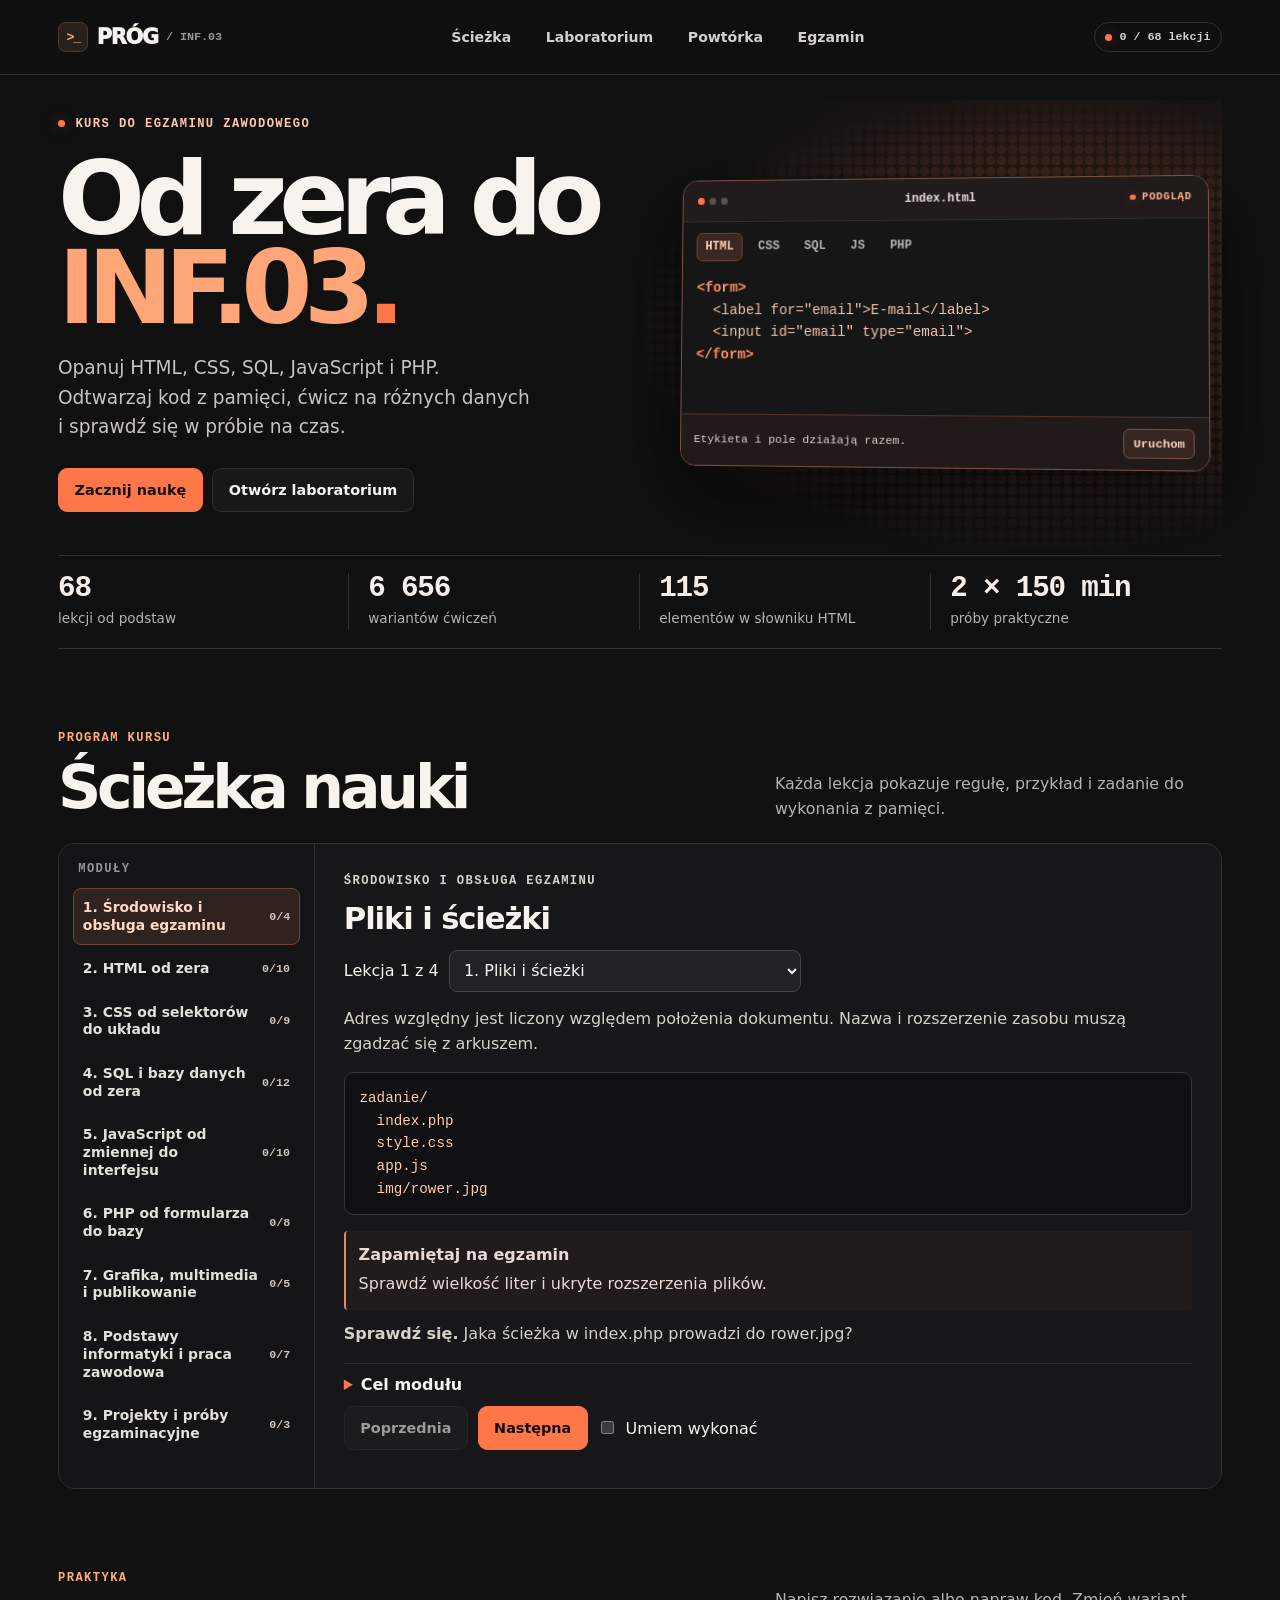
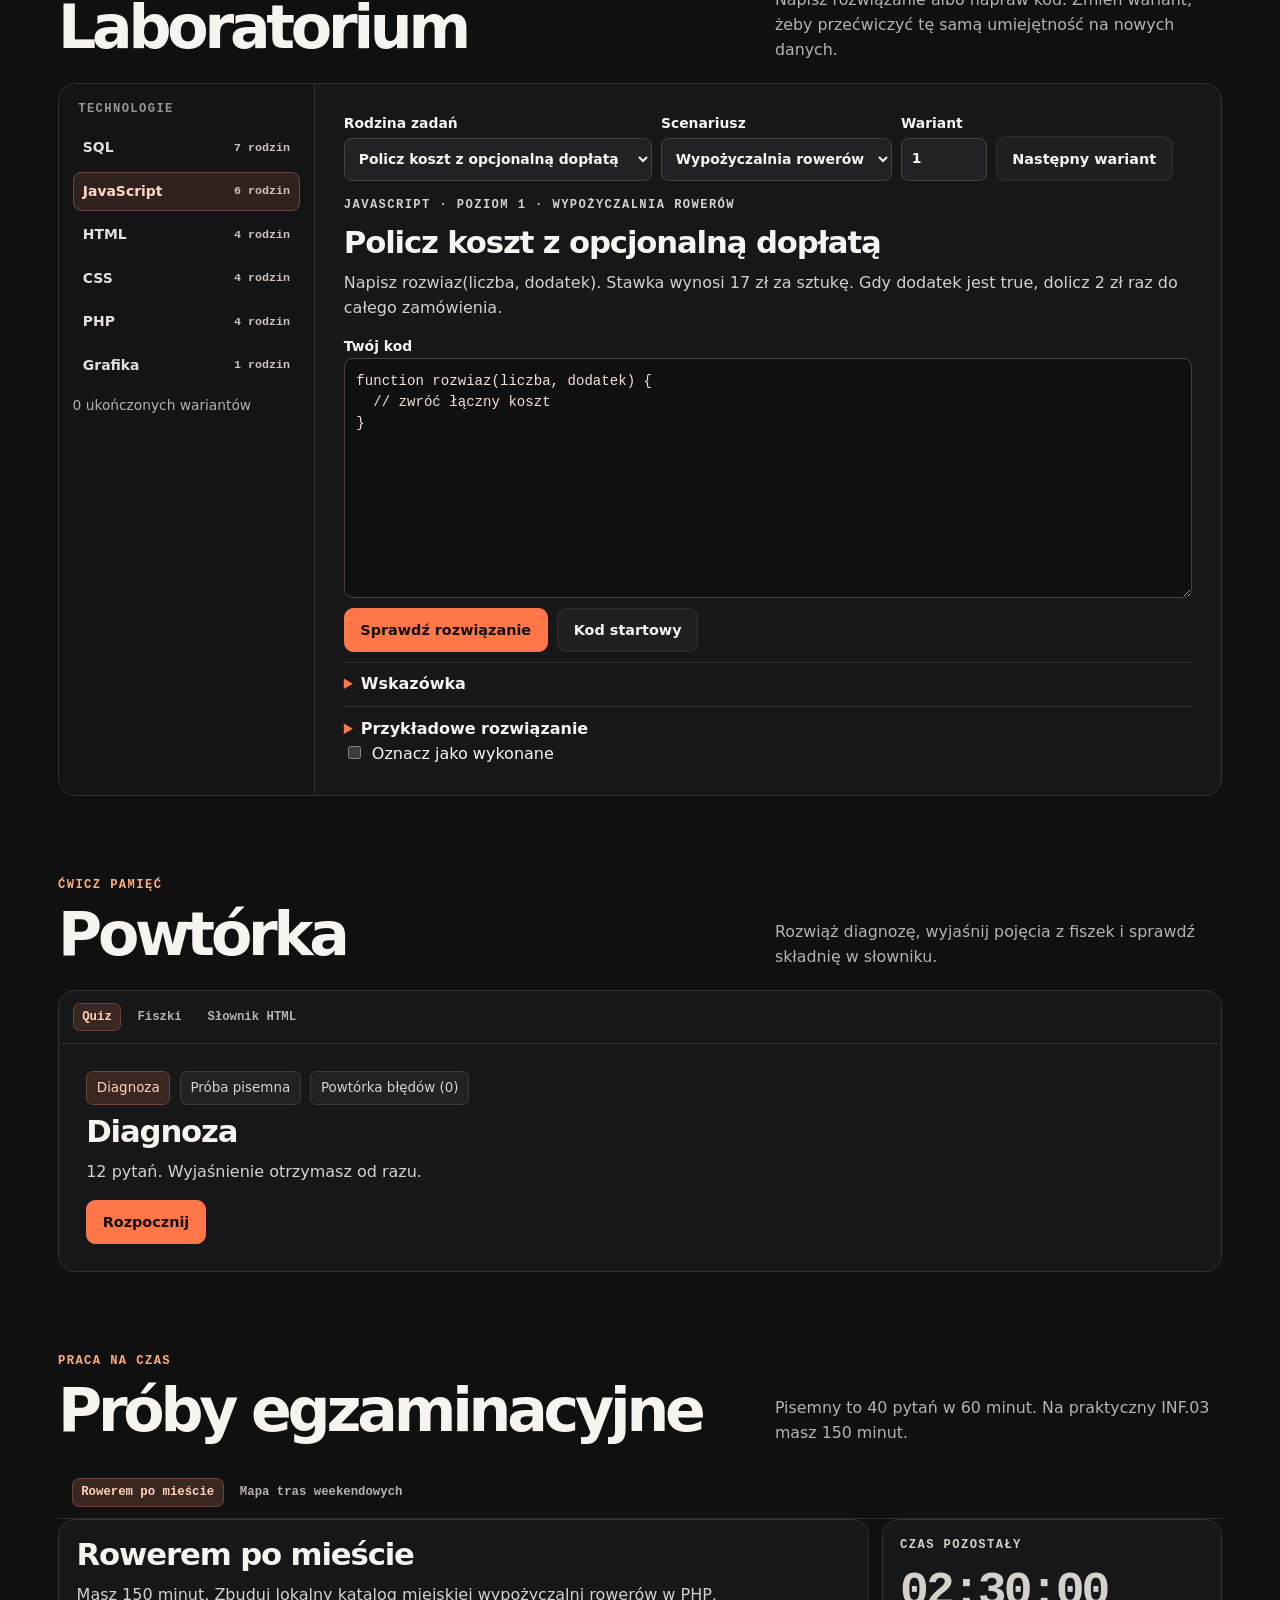
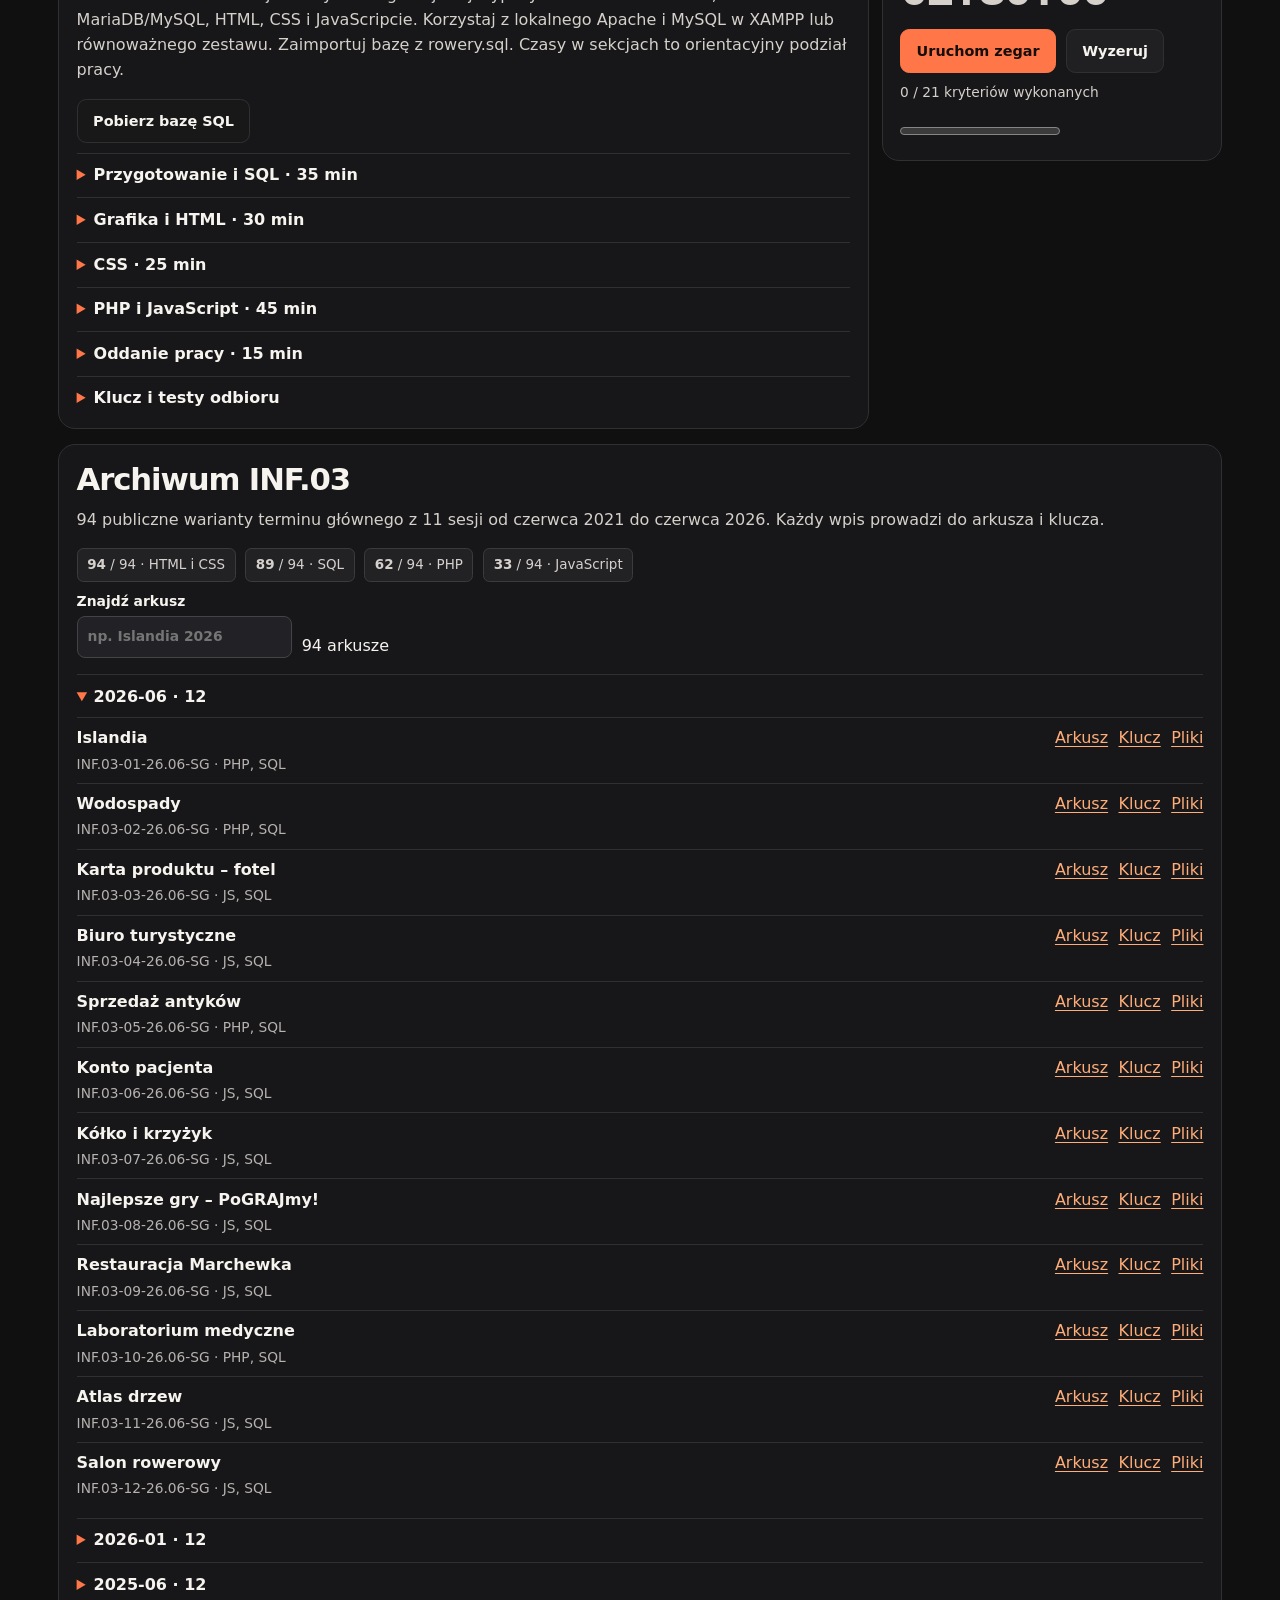
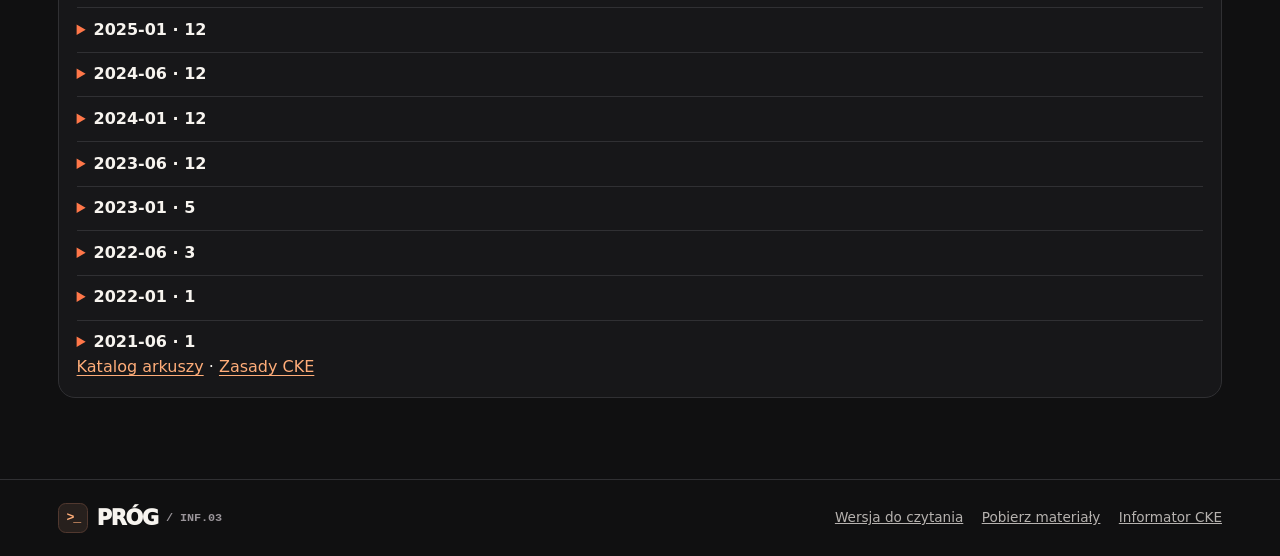
==== index.html @ 267eb2c7 "Opublikuj kurs INF.03" ====
<!doctype html>
<html lang="pl">
<head>
  <meta charset="utf-8">
  <meta name="viewport" content="width=device-width,initial-scale=1">
  <meta name="color-scheme" content="dark">
  <meta name="theme-color" content="#101011">
  <meta name="description" content="Kurs do INF.03 od zera. Lekcje, ćwiczenia z kodem, fiszki i próby egzaminacyjne dla technika programisty.">
  <title>PRÓG / Kurs INF.03</title>
  <link rel="stylesheet" href="style.css">
  <script type="module" src="app.mjs"></script>
</head>
<body>
<a class="skip" href="#tresc">Przejdź do treści</a>
<header class="site-header">
  <div class="wrap bar">
    <a class="brand" href="#start"><span class="brand-mark" aria-hidden="true">&gt;_</span> PRÓG<span class="brand-code">/ INF.03</span></a>
    <button type="button" id="menu" aria-controls="nav" aria-expanded="false" hidden>Menu</button>
    <nav id="nav" aria-label="Kurs"><a href="#sciezka">Ścieżka</a><a href="#laboratorium">Laboratorium</a><a href="#powtorka">Powtórka</a><a href="#egzamin">Egzamin</a></nav>
    <a class="head-progress" href="#sciezka"><span class="status-dot"></span><span id="header-progress">Mój postęp</span></a>
  </div>
</header>
<main id="tresc">
  <section id="start" class="wrap hero" aria-labelledby="hero-heading">
    <div class="hero-text">
      <p class="eyebrow"><span></span> KURS DO EGZAMINU ZAWODOWEGO</p>
      <h1 id="hero-heading">Od zera do<br><em>INF.03<span>.</span></em></h1>
      <p class="intro">Opanuj HTML, CSS, SQL, JavaScript i PHP. Odtwarzaj kod z pamięci, ćwicz na różnych danych i sprawdź się w próbie na czas.</p>
      <div class="actions"><a class="button primary" id="continue" href="#sciezka">Zacznij naukę</a><a class="button quiet" href="#laboratorium">Otwórz laboratorium</a></div>
    </div>
    <div class="hero-visual" aria-label="Interaktywny podgląd kodu i jego wyniku">
      <div class="visual-grid" aria-hidden="true"></div>
      <div class="console">
        <div class="console-top"><span class="window-dots" aria-hidden="true"><i></i><i></i><i></i></span><span id="demo-file">index.html</span><span class="console-state"><i></i> PODGLĄD</span></div>
        <div class="demo-tabs" id="demo-tabs" role="group" aria-label="Przykładowa technologia"></div>
        <pre class="demo-code" id="demo-code"><code><b>&lt;form&gt;</b>
  &lt;label for="email"&gt;E-mail&lt;/label&gt;
  &lt;input id="email" type="email"&gt;
<b>&lt;/form&gt;</b></code></pre>
        <div class="console-output"><span class="console-result" id="demo-result">Etykieta i pole działają razem.</span><button type="button" class="run" id="demo-run" hidden>Uruchom</button></div>
      </div>
      <div class="orbit" aria-hidden="true"></div>
    </div>
  </section>
  <div class="wrap metrics" aria-label="Zawartość kursu">
    <div><strong>68</strong><span>lekcji od podstaw</span></div><div><strong>6 656</strong><span>wariantów ćwiczeń</span></div><div><strong>115</strong><span>elementów w słowniku HTML</span></div><div><strong>2 × 150 min</strong><span>próby praktyczne</span></div>
  </div>
  <noscript><div class="wrap notice">Materiały do czytania, przykłady, zadania i archiwum działają w <a href="lektura.html">wersji do czytania</a>. Edytor i quiz wymagają JavaScriptu.</div></noscript>
  <section class="wrap section" id="sciezka" aria-labelledby="lesson-heading">
    <div class="section-heading"><div><p class="kicker">PROGRAM KURSU</p><h2 id="lesson-heading">Ścieżka nauki</h2></div><p class="lede">Każda lekcja pokazuje regułę, przykład i zadanie do wykonania z pamięci.</p></div>
    <div class="course layout" id="course"><div class="loading">Wczytuję lekcje… <a href="lektura.html">Wersja do czytania</a></div></div>
  </section>
  <section class="wrap section" id="laboratorium" aria-labelledby="lab-heading">
    <div class="section-heading"><div><p class="kicker">PRAKTYKA</p><h2 id="lab-heading">Laboratorium</h2></div><p class="lede">Napisz rozwiązanie albo napraw kod. Zmień wariant, żeby przećwiczyć tę samą umiejętność na nowych danych.</p></div>
    <div id="lab" class="layout"></div>
  </section>
  <section class="wrap section" id="powtorka" aria-labelledby="recall-heading">
    <div class="section-heading"><div><p class="kicker">ĆWICZ PAMIĘĆ</p><h2 id="recall-heading">Powtórka</h2></div><p class="lede">Rozwiąż diagnozę, wyjaśnij pojęcia z fiszek i sprawdź składnię w słowniku.</p></div>
    <div id="recall" class="panel"></div>
  </section>
  <section class="wrap section" id="egzamin" aria-labelledby="exam-heading">
    <div class="section-heading"><div><p class="kicker">PRACA NA CZAS</p><h2 id="exam-heading">Próby egzaminacyjne</h2></div><p class="lede">Pisemny to 40 pytań w 60 minut. Na praktyczny INF.03 masz 150 minut.</p></div>
    <div id="exams"></div>
    <div class="archive" id="archiwum"><h3>Archiwum INF.03</h3><p>94 publiczne warianty terminu głównego z 11 sesji od czerwca 2021 do czerwca 2026. Każdy wpis prowadzi do arkusza i klucza.</p><div id="archive"></div></div>
  </section>
</main>
<footer class="site-footer"><div class="wrap footer-row"><a class="brand" href="#start"><span class="brand-mark" aria-hidden="true">&gt;_</span> PRÓG<span class="brand-code">/ INF.03</span></a><a href="lektura.html">Wersja do czytania</a><a href="materialy-inf03.zip" download>Pobierz materiały</a><a href="https://bip.cke.gov.pl/attachments/download/8580">Informator CKE</a></div></footer>
</body>
</html>
---- style.css ----
:root{color-scheme:dark;--bg:#101011;--surface:#171719;--lift:#1e1e21;--line:#303033;--text:#f7f4ef;--muted:#b6b2af;--quiet:#999499;--hot:#ff7749;--hot2:#ffad79;--amber:#ffca94;--good:#a6e2a3;--bad:#ffaca0;--r:17px;--mono:"Cascadia Mono",Consolas,monospace;--sans:"Segoe UI",system-ui,sans-serif}
*,*::before,*::after{box-sizing:border-box}
html{scroll-behavior:smooth;scroll-padding-top:96px}body{margin:0;background:var(--bg);color:var(--text);font:1rem/1.58 var(--sans)}body::selection{background:#e67451;color:#130e0c}
button,input,select,textarea{font:inherit}a{color:inherit}button{cursor:pointer}button:disabled{cursor:default;opacity:.6}
[hidden]{display:none!important}*:focus-visible{outline:2px solid var(--hot2);outline-offset:4px}
h1,h2,h3,h4,p{margin-top:0}h2,h3,h4{line-height:1.13;letter-spacing:-.037em}p:last-child{margin-bottom:0}
pre{margin:0;font: .89rem/1.6 var(--mono);white-space:pre;overflow:auto;tab-size:2}code{font-family:var(--mono)}
.wrap{width:min(calc(100% - 7.25rem),1168px);margin-inline:auto}
.skip{position:fixed;top:-8rem;left:1rem;background:var(--hot);color:#140e0b;padding:.5rem 1rem;z-index:10}.skip:focus{top:.5rem}
.site-header{position:sticky;top:0;z-index:5;background:#101011f5;backdrop-filter:blur(14px);border-bottom:1px solid var(--line)}
.bar{height:4.65rem;display:flex;align-items:center;justify-content:space-between;gap:1rem}.brand{display:inline-flex;align-items:center;gap:.52rem;font-weight:930;font-size:1.3rem;letter-spacing:-.06em;text-decoration:none;white-space:nowrap}.brand-code{font:600 .74rem var(--mono);color:var(--quiet);letter-spacing:-.01em}.brand-mark{background:#27201d;color:var(--hot2);display:grid;place-items:center;width:1.9rem;height:1.9rem;border-radius:.48rem;border:1px solid #51382f;font:650 .83rem var(--mono)}
.bar nav{display:flex;align-items:center;gap:clamp(.9rem,2.7vw,2.55rem)}.bar nav a,.head-progress{text-decoration:none;color:#d3cfcc;font-size:.88rem;font-weight:650;white-space:nowrap}.bar nav a:hover,.bar nav a[aria-current=location]{color:var(--hot2)}
.head-progress{display:flex;align-items:center;gap:.45rem;border:1px solid var(--line);padding:.43rem .65rem;border-radius:2rem;font:600 .73rem var(--mono)}
.status-dot,.eyebrow>span,.console-state i{width:.44rem;height:.44rem;border-radius:50%;display:inline-block;background:var(--hot);box-shadow:0 0 14px #ff77495c}
.hero{display:grid;grid-template-columns:1fr 1.03fr;min-height:30rem;align-items:center;gap:clamp(.5rem,2vw,2rem);padding-top:1.1rem}
.hero-text{position:relative;z-index:2;padding-bottom:1.3rem}
.eyebrow,.kicker,.small-label{font:650 .76rem/1.35 var(--mono);letter-spacing:.115em;text-transform:uppercase;color:var(--hot2)}
.eyebrow{color:#ffc7ac;display:flex;align-items:center;gap:.65rem;margin-bottom:1.35rem}
h1{font-size:clamp(4.05rem,8vw,7.2rem);line-height:.87;letter-spacing:-.084em;margin:0 0 1.35rem;font-weight:850}
h1 em{font-style:normal;color:#ffa678}h1 em span{color:var(--hot)}
.intro{color:#c8c2c0;font-size:clamp(1rem,1.7vw,1.16rem);line-height:1.58;max-width:30rem;margin-bottom:1.65rem}
.actions,.tool-row,.choice-row{display:flex;align-items:center;flex-wrap:wrap;gap:.6rem}
.button{display:inline-flex;justify-content:center;align-items:center;gap:.4rem;text-align:center;min-height:2.76rem;padding:.63rem .97rem;border:1px solid var(--line);border-radius:.58rem;background:#202023;color:var(--text);text-decoration:none;font-size:.9rem;font-weight:730;line-height:1.25;transition:border-color .15s,background .15s,transform .15s}
.button:hover{border-color:#78615b;background:#2a2525}.button:active{transform:translateY(1px)}
.button.primary{background:var(--hot);border-color:var(--hot);color:#160e0a}.button.primary:hover{background:#ff9a6e}.button.quiet{background:#181819}
.hero-visual{min-width:0;position:relative;min-height:28rem;isolation:isolate;display:grid;place-items:center;padding:2.6rem 1.1rem 2.8rem 1.9rem;background:radial-gradient(ellipse at 73% 40%,#4d291d90,transparent 66%)}
.visual-grid{position:absolute;inset:0;background:radial-gradient(circle closest-side,#dc724963 75%,transparent) 0 0/11px 11px;mask-image:radial-gradient(ellipse at 70% 50%,#000 2%,#0008 52%,transparent 74%);opacity:.58}
.orbit{position:absolute;border:1px solid #9b503857;border-radius:50%;width:91%;height:38%;top:35%;left:7%;transform:rotate(-23deg);z-index:-1;box-shadow:0 0 45px #aa573a27,inset 0 0 42px #8e4a2925;animation:ember 10s ease-in-out infinite alternate}
@keyframes ember{to{transform:rotate(-14deg) translateY(-9px);opacity:.42}}
.console{width:100%;position:relative;border:1px solid #765348;border-radius:1rem;overflow:hidden;background:#171617;box-shadow:0 1.8rem 4.5rem #000a;z-index:1;transform:perspective(1100px) rotateY(-5deg) rotateX(2deg);transition:transform .4s ease,border-color .3s ease}
.console:hover,.console:focus-within{transform:perspective(1100px) rotateY(0);border-color:#a46d58}
.console-top{background:#211b1b;color:#eee1dc;font:650 .75rem var(--mono);display:grid;grid-template-columns:1fr 1fr 1fr;align-items:center;text-align:center;padding:.83rem .95rem;border-bottom:1px solid #3a2d29}
.window-dots{display:flex;gap:.32rem}.window-dots i{width:.42rem;height:.42rem;border-radius:50%;background:#5b504e}.window-dots i:first-child{background:var(--hot)}
.console-state{justify-self:end;display:flex;align-items:center;gap:.4rem;font-size:.65rem;color:#ffb38c;letter-spacing:.065em}
.console-state i{width:.34rem;height:.34rem}
.demo-tabs{display:flex;gap:.38rem;padding:.72rem .85rem 0;overflow:auto}.demo-tabs button,.tab{font:650 .77rem var(--mono);color:var(--muted);background:transparent;border:1px solid transparent;border-radius:.42rem;padding:.4rem .54rem;white-space:nowrap}
.demo-tabs button[aria-pressed=true],.tab[aria-pressed=true],.chip[aria-pressed=true]{color:#ffd1b8;background:#3a2721;border-color:#6c4235}
.demo-code{padding:1rem .92rem;color:#f2c4aa;min-height:9.7rem}.demo-code b{color:#ff8f62;font-weight:600}
.console-output{background:#211a19;display:flex;gap:.5rem;align-items:center;justify-content:space-between;border-top:1px solid #50342b;padding:.65rem .83rem;min-height:3.25rem}
.console-result{font:.73rem/1.35 var(--mono);color:#d9cfca}.console-result[data-ran]{color:#ffb884;animation:resultIn .27s ease-out}@keyframes resultIn{from{opacity:.15;transform:translateY(3px)}}
.run{font:700 .74rem var(--mono);padding:.42rem .55rem;border-radius:.38rem;border:1px solid #765044;background:#352621;color:#ffd4bb}
.metrics{display:grid;grid-template-columns:repeat(4,1fr);border-block:1px solid var(--line);padding:1.05rem 0 1.12rem}
.metrics>div{display:grid;gap:.19rem;padding:0 1.2rem;border-right:1px solid var(--line)}.metrics>div:first-child{padding-left:0}.metrics>div:last-child{border:0}
.metrics strong{font:700 clamp(1.16rem,2.35vw,1.83rem)/1.1 var(--mono);color:#f6eee9;letter-spacing:-.04em}.metrics span{color:var(--muted);font-size:.85rem}
.section{margin-block:5.05rem;scroll-margin-top:0}.section-heading{display:grid;grid-template-columns:1fr minmax(15rem,.64fr);gap:1.15rem;align-items:end;margin-bottom:1.35rem}
.kicker{margin-bottom:.47rem}.section h2{font-weight:820;font-size:clamp(2.15rem,4.7vw,4.06rem);letter-spacing:-.07em;margin-bottom:0}.lede{color:var(--muted);margin:0;max-width:30rem;justify-self:end;font-size:.99rem}
.layout{display:grid;grid-template-columns:minmax(12rem,16rem) minmax(0,1fr);border:1px solid var(--line);border-radius:var(--r);overflow:hidden;background:var(--surface)}
.sidebar{padding:.85rem;border-right:1px solid var(--line);background:#141416;min-width:0}.sidebar .small-label{margin:.2rem .35rem .7rem;color:var(--quiet)}.side-button{display:flex;align-items:center;gap:.64rem;justify-content:space-between;color:#e3dfda;background:transparent;border:1px solid transparent;border-radius:.5rem;text-align:left;width:100%;padding:.59rem .58rem;font-weight:650;font-size:.87rem;line-height:1.28}
.side-button:hover{background:#222226}.side-button[aria-pressed=true]{background:#30231f;border-color:#68473c;color:#ffd8c5}
.side-button span{font:600 .73rem var(--mono);color:#cfc3bc;white-space:nowrap}
.main-panel{padding:clamp(1rem,2.5vw,1.8rem);min-width:0}
.main-panel h3,.recall-content h3,.exam-card h3,.archive h3{font-size:clamp(1.47rem,2.4vw,2.14rem);margin-bottom:.6rem}
.main-panel h4{font-size:1.16rem;margin-bottom:.55rem}.main-panel p,.recall-content>p,.exam-card>p,.archive>p{color:#d5d0ca}
.step{min-height:3rem;display:grid;gap:.22rem}.contacts{display:grid;gap:.3rem;margin-bottom:.65rem}.lesson-select{margin:.85rem 0;display:flex;align-items:center;gap:.65rem}.lesson-select select{max-width:100%}
.chip{color:#d7d1cd;background:#222225;border:1px solid #3c3b3c;border-radius:.4rem;padding:.34rem .6rem;font-size:.84rem}
.codebox{border:1px solid #38363a;background:#101012;padding:.85rem .92rem;border-radius:.6rem;color:#ffcaad;margin:.65rem 0 1rem}
.note{padding:.64rem .8rem;background:#211c1b;border-left:2px solid #e98764;border-radius:.25rem;margin:.7rem 0;color:#e8d9d4}.note p{margin:.25rem 0;color:inherit}
.note.ok{border-color:#8ac791}.note.error{border-color:#ff9d8b}.muted,.small{color:var(--muted)}.small{font-size:.86rem}
fieldset{border:1px solid var(--line);border-radius:.6rem;margin:.7rem 0;padding:.62rem .72rem;min-width:0}legend{padding:0 .35rem}.check{display:flex;align-items:baseline;gap:.5rem}.check input{flex:none}input[type=checkbox],input[type=radio],progress{accent-color:var(--hot)}
select,input[type=search],input[type=number]{min-height:2.65rem;color:var(--text);background:#222226;border:1px solid #444447;border-radius:.5rem;padding:.37rem .62rem}
input[type=number]{width:5.35rem}.control{display:grid;gap:.2rem;font-size:.87rem;font-weight:650}.controls{display:flex;align-items:end;gap:.58rem;flex-wrap:wrap;margin-bottom:1rem}.controls select{max-width:100%}
.editor{display:block;width:100%;min-height:15rem;resize:vertical;background:#101012;color:#f4e1d5;border:1px solid #494148;border-radius:.55rem;padding:.72rem;font:.88rem/1.5 var(--mono);tab-size:2}
.editor-grid{display:grid;grid-template-columns:1fr;gap:.75rem;margin:.6rem 0}.editor-grid.with-preview{grid-template-columns:1fr 1fr}.editor-grid>div{min-width:0}.preview{width:100%;min-height:15rem;background:white;border:1px solid #aca6a2;border-radius:.55rem;display:block}
.fold{border-top:1px solid var(--line);margin-top:.62rem;padding:.53rem 0 0}.fold summary{cursor:pointer;font-weight:700}.fold summary:hover{color:var(--hot2)}summary::marker{color:var(--hot)}
.panel,.exam-card,.archive{background:var(--surface);border:1px solid var(--line);border-radius:var(--r);min-width:0}.tabs{padding:.7rem .85rem;border-bottom:1px solid var(--line);display:flex;gap:.4rem;flex-wrap:wrap}.recall-content{padding:clamp(1rem,2.5vw,1.7rem)}
.question,.quiz-option{white-space:pre-wrap;overflow-wrap:anywhere}.quiz-option{display:flex;align-items:baseline;gap:.48rem;background:#222225;border:1px solid #3b393d;border-radius:.5rem;padding:.46rem .7rem;margin:.4rem 0;color:#f4efea}.quiz-option input{flex:none}.quiz-option:has(:checked){border-color:#e48c67}
.flash-card{min-height:10.3rem;border:1px solid #604235;border-radius:.75rem;background:radial-gradient(ellipse at 84% 8%,#422c24,#211919 75%);padding:1rem 1.1rem;margin:.65rem 0}.flash-answer{animation:resultIn .22s ease}
.tag-list{display:grid;grid-template-columns:repeat(auto-fit,minmax(min(100%,18rem),1fr));gap:.55rem;margin-top:.75rem}.tag-card{background:#201f22;border:1px solid #3a383d;border-radius:.57rem;padding:.59rem .64rem;min-width:0}.tag-card summary{cursor:pointer}.tag-card p{margin:.55rem 0}
.exam-grid{display:grid;grid-template-columns:minmax(0,1fr) minmax(15rem,.42fr);gap:.8rem;align-items:start}.exam-card,.archive{padding:1.1rem}.exam-time{font:750 clamp(1.7rem,3.8vw,3rem)/1.1 var(--mono);letter-spacing:-.06em;color:var(--hot2);margin:.65rem 0}.exam-sticky{position:sticky;top:5.65rem}
.exam-card .fold .check{border-top:1px solid #303033;padding:.47rem 0;margin:.42rem 0}.archive{margin-top:.9rem}.archive a,.recall-content a,.footer-row>a:hover,.source a{color:var(--hot2);text-underline-offset:.16em}
.archive-list{margin:.5rem 0;padding:0;list-style:none}.archive-list li{display:flex;justify-content:space-between;flex-wrap:wrap;border-top:1px solid var(--line);padding:.45rem 0;gap:.25rem .7rem}.archive-links{display:flex;gap:.65rem;flex-wrap:wrap}
.notice,.loading{background:#221f20;border:1px solid var(--line);padding:.7rem .9rem;border-radius:.5rem;margin-block:.8rem}.loading{grid-column:1/-1;margin:.7rem}
.site-footer{border-top:1px solid var(--line);padding:1.35rem 0}.footer-row{display:flex;flex-wrap:wrap;align-items:center;gap:.55rem 1.15rem}.footer-row .brand{margin-right:auto}.footer-row>a:not(.brand){color:var(--muted);font-size:.85rem}
.reading{max-width:59rem;margin-block:3rem}.reading h1{font-size:clamp(2.65rem,7vw,4.7rem)}.reading details{margin:.6rem 0}
.recall-content h3{margin-top:.6rem}.tool-row{margin-block:.55rem}
@media(max-width:1000px){.wrap{width:min(calc(100% - 3.45rem),1168px)}.hero{min-height:29rem}.hero-visual{padding-left:.75rem;padding-right:.35rem}.section{margin-block:4rem}}
@media(max-width:760px){html{scroll-padding-top:6rem}.wrap{width:calc(100% - 1.5rem)}.bar{height:auto;min-height:3.7rem;justify-content:flex-start;gap:.55rem;flex-wrap:wrap;padding:.5rem 0}.head-progress{margin-left:auto}.bar nav{order:3;width:100%;gap:1.1rem;overflow:auto;padding:.21rem 0 .35rem}.bar nav a{font-size:.82rem}.hero{grid-template-columns:1fr;min-height:auto;padding-top:2.3rem;gap:0}.hero-text{padding-bottom:0}.intro{max-width:32rem;margin-bottom:1.1rem}.eyebrow{margin-bottom:.85rem}h1{font-size:clamp(3.72rem,12vw,6.1rem);margin-bottom:1.05rem}.hero-visual{min-height:19rem;padding:1.5rem .36rem 1.5rem}.console{transform:none}.demo-code{min-height:8.65rem}.metrics{grid-template-columns:1fr 1fr;row-gap:.72rem}.metrics>div{padding:0 .56rem}.metrics>div:nth-child(2){border-right:0}.metrics>div:nth-child(3){padding-left:0}.metrics span{font-size:.78rem}.section{margin-block:3.15rem}.section-heading{grid-template-columns:1fr;gap:.45rem;margin-bottom:.8rem}.lede{justify-self:start}.layout,.exam-grid{grid-template-columns:1fr}.sidebar{border-right:0;border-bottom:1px solid var(--line);padding:.57rem}.contacts{grid-template-columns:repeat(2,minmax(0,1fr));gap:.24rem;margin-bottom:0}.sidebar .small-label{margin-bottom:.3rem}.side-button{font-size:.8rem;padding:.42rem .4rem}.exam-sticky{position:static;grid-row:1}.editor-grid.with-preview{grid-template-columns:1fr}}
@media(prefers-reduced-motion:reduce){*,*::before,*::after{scroll-behavior:auto!important;animation:none!important;transition:none!important}}
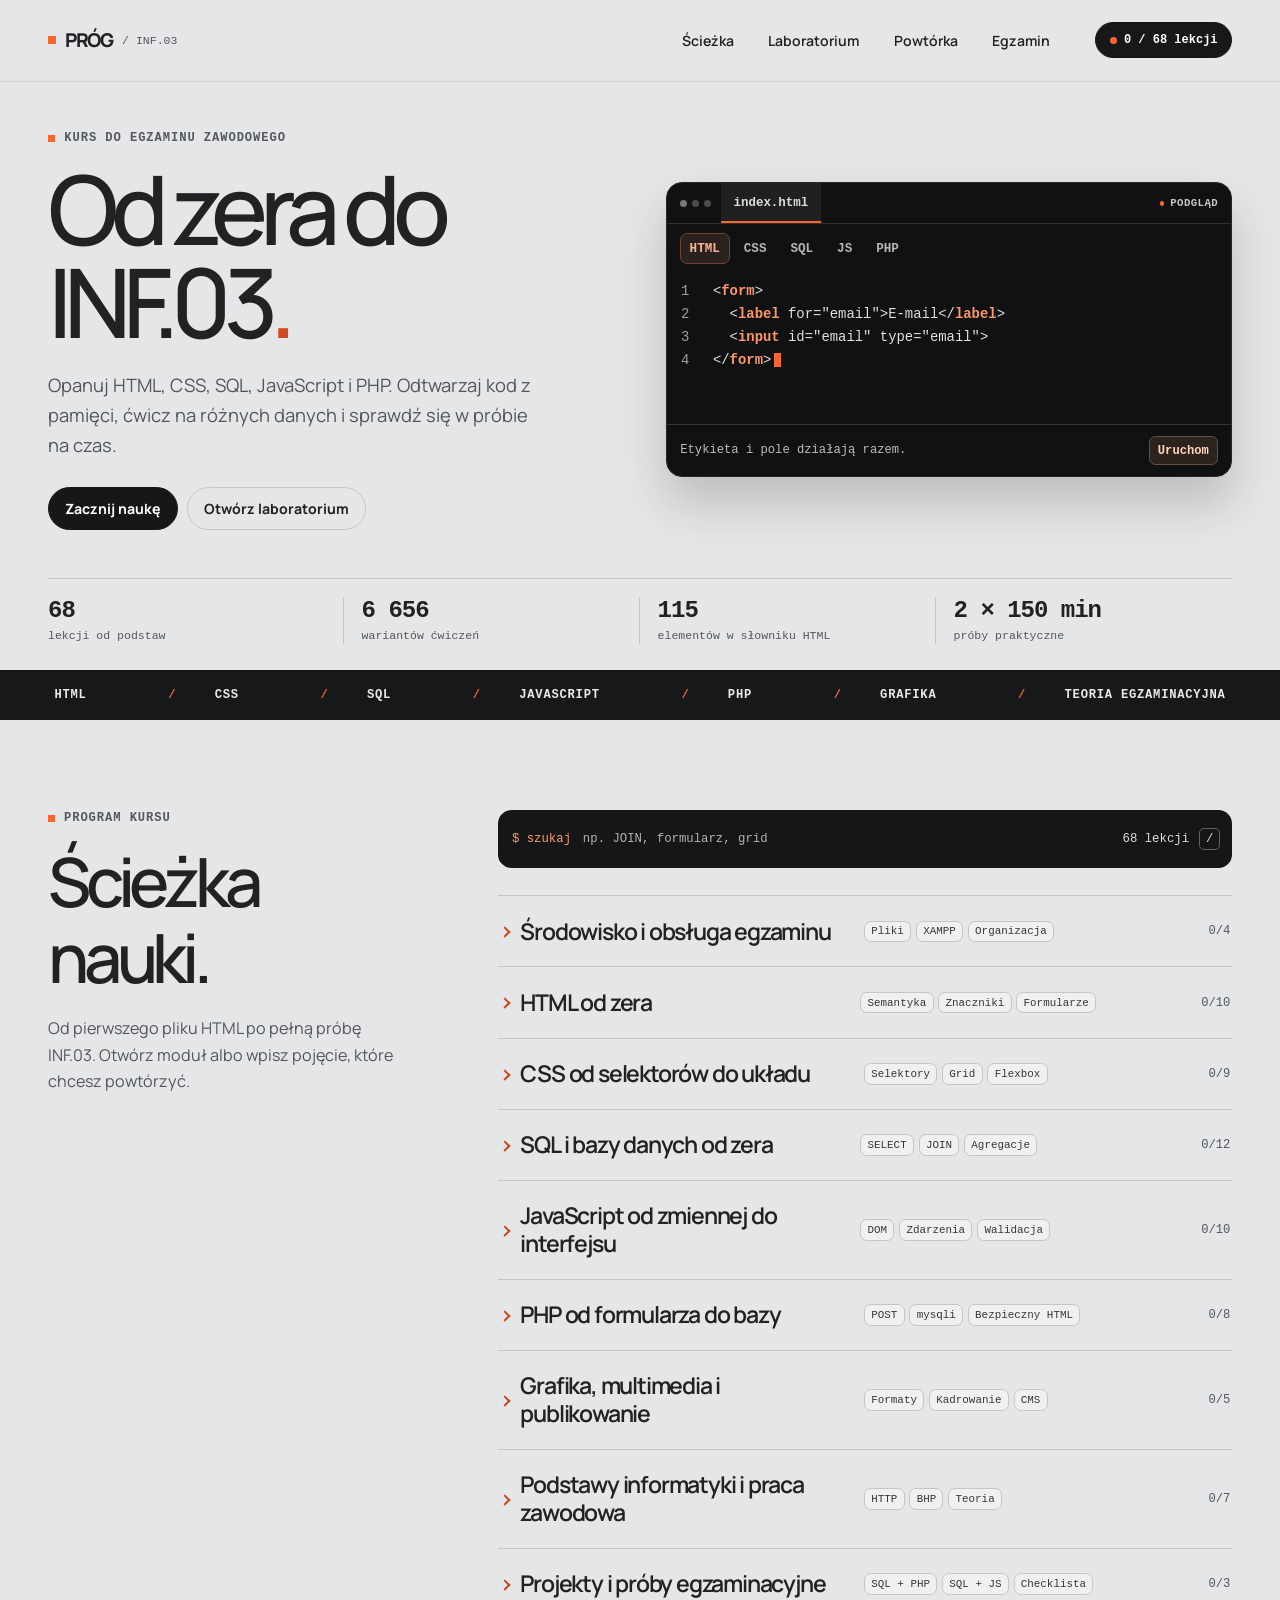
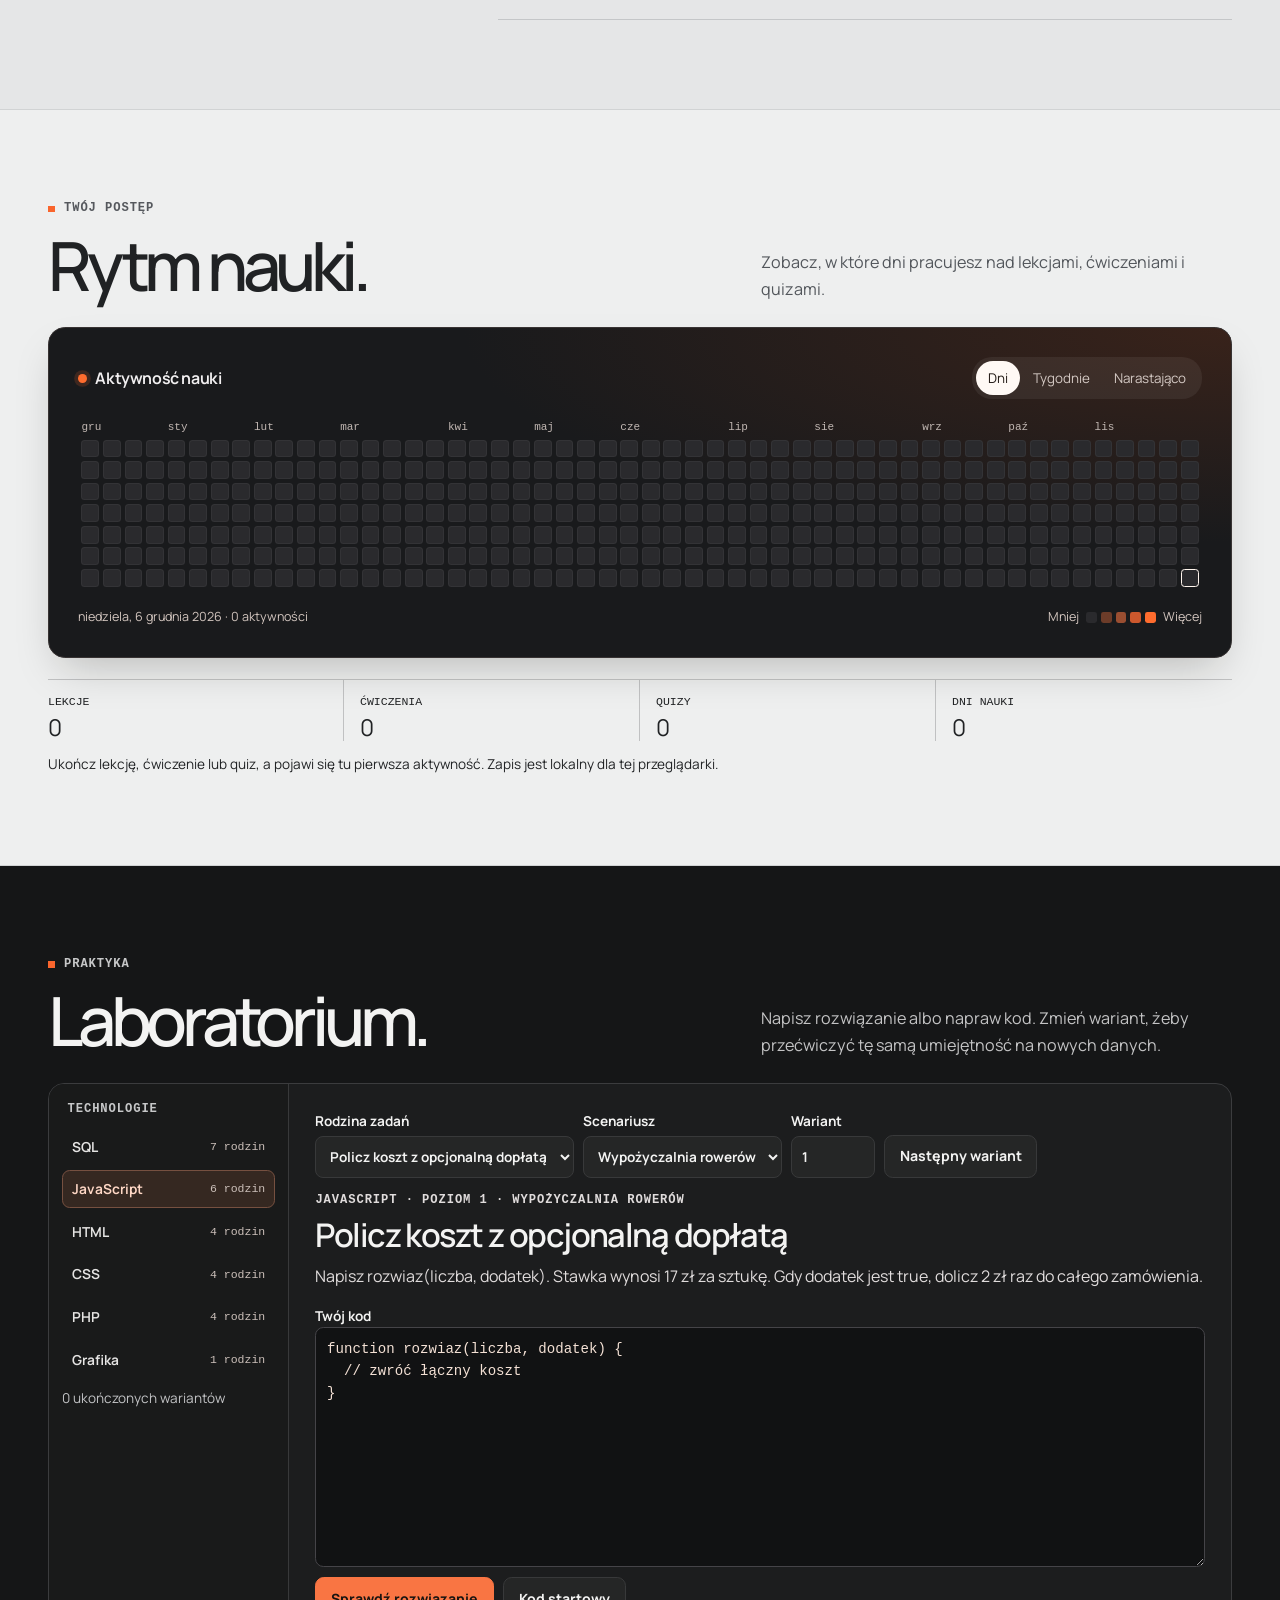
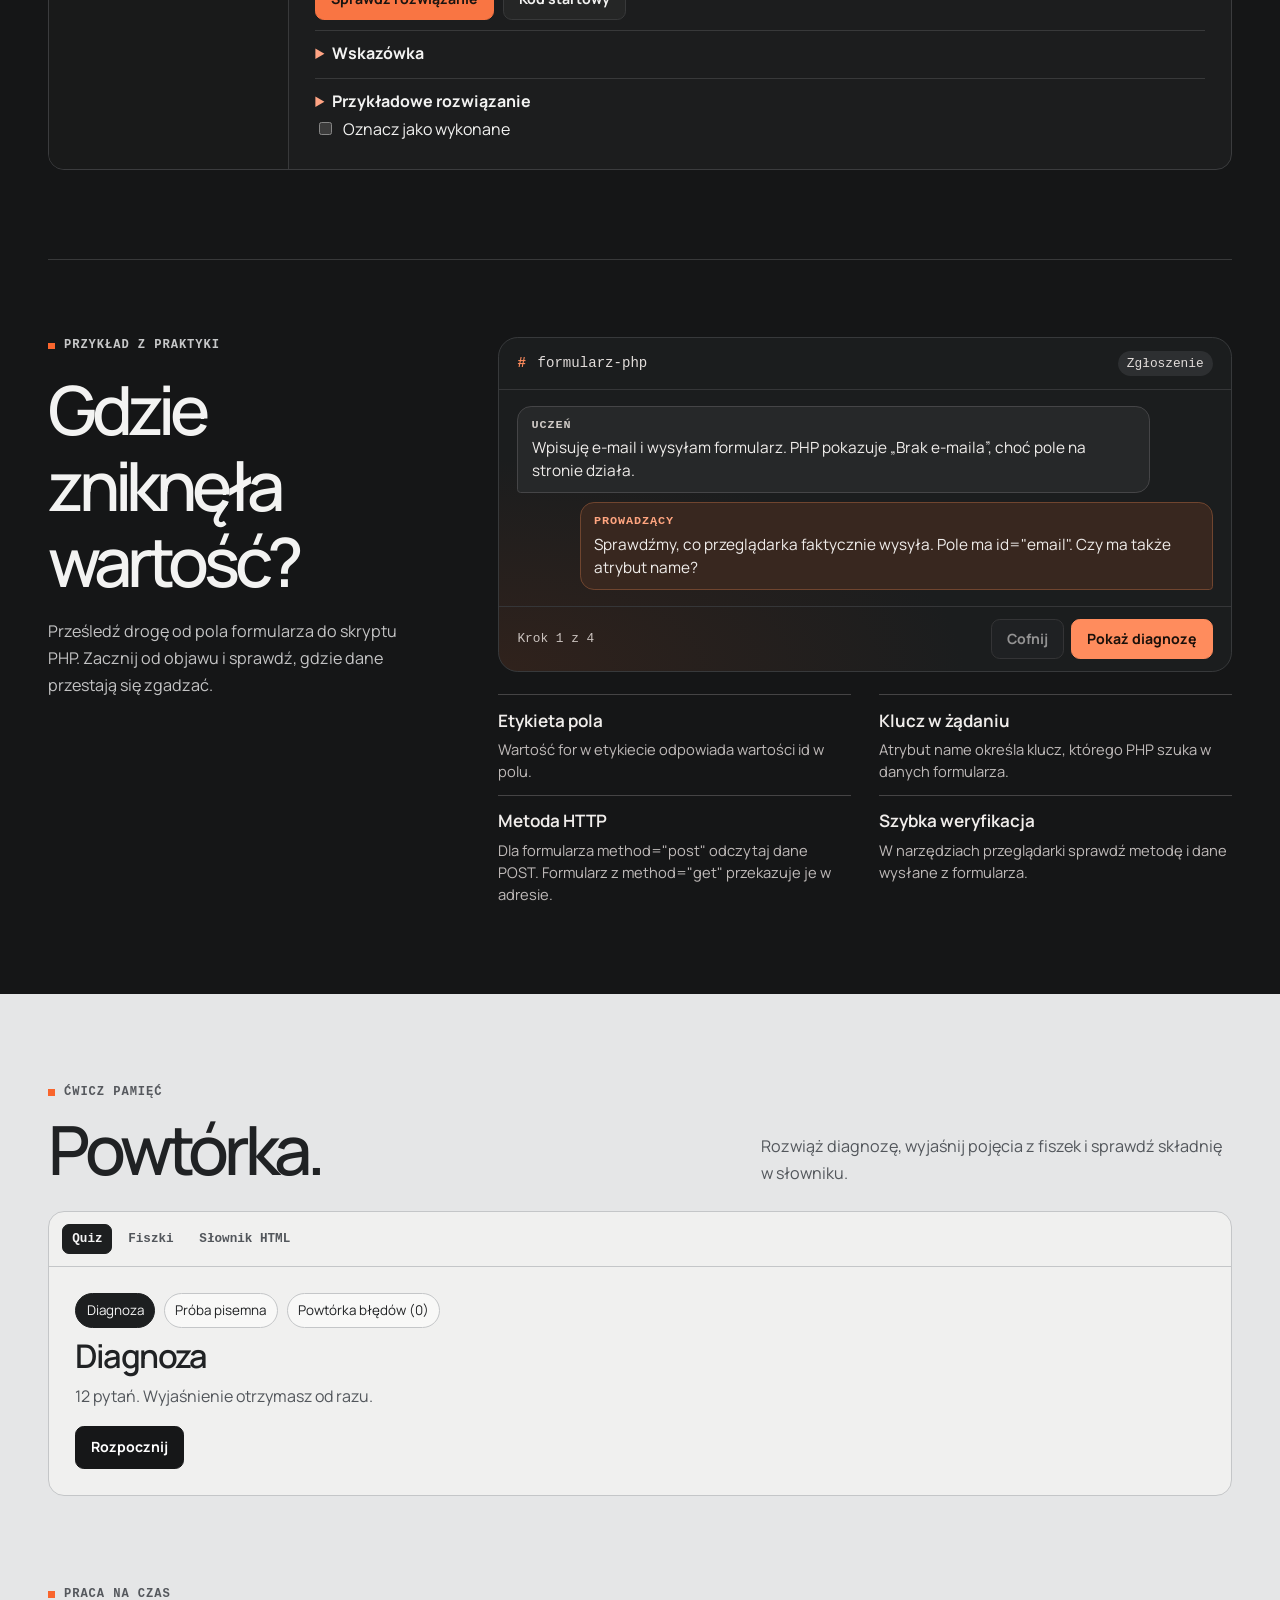
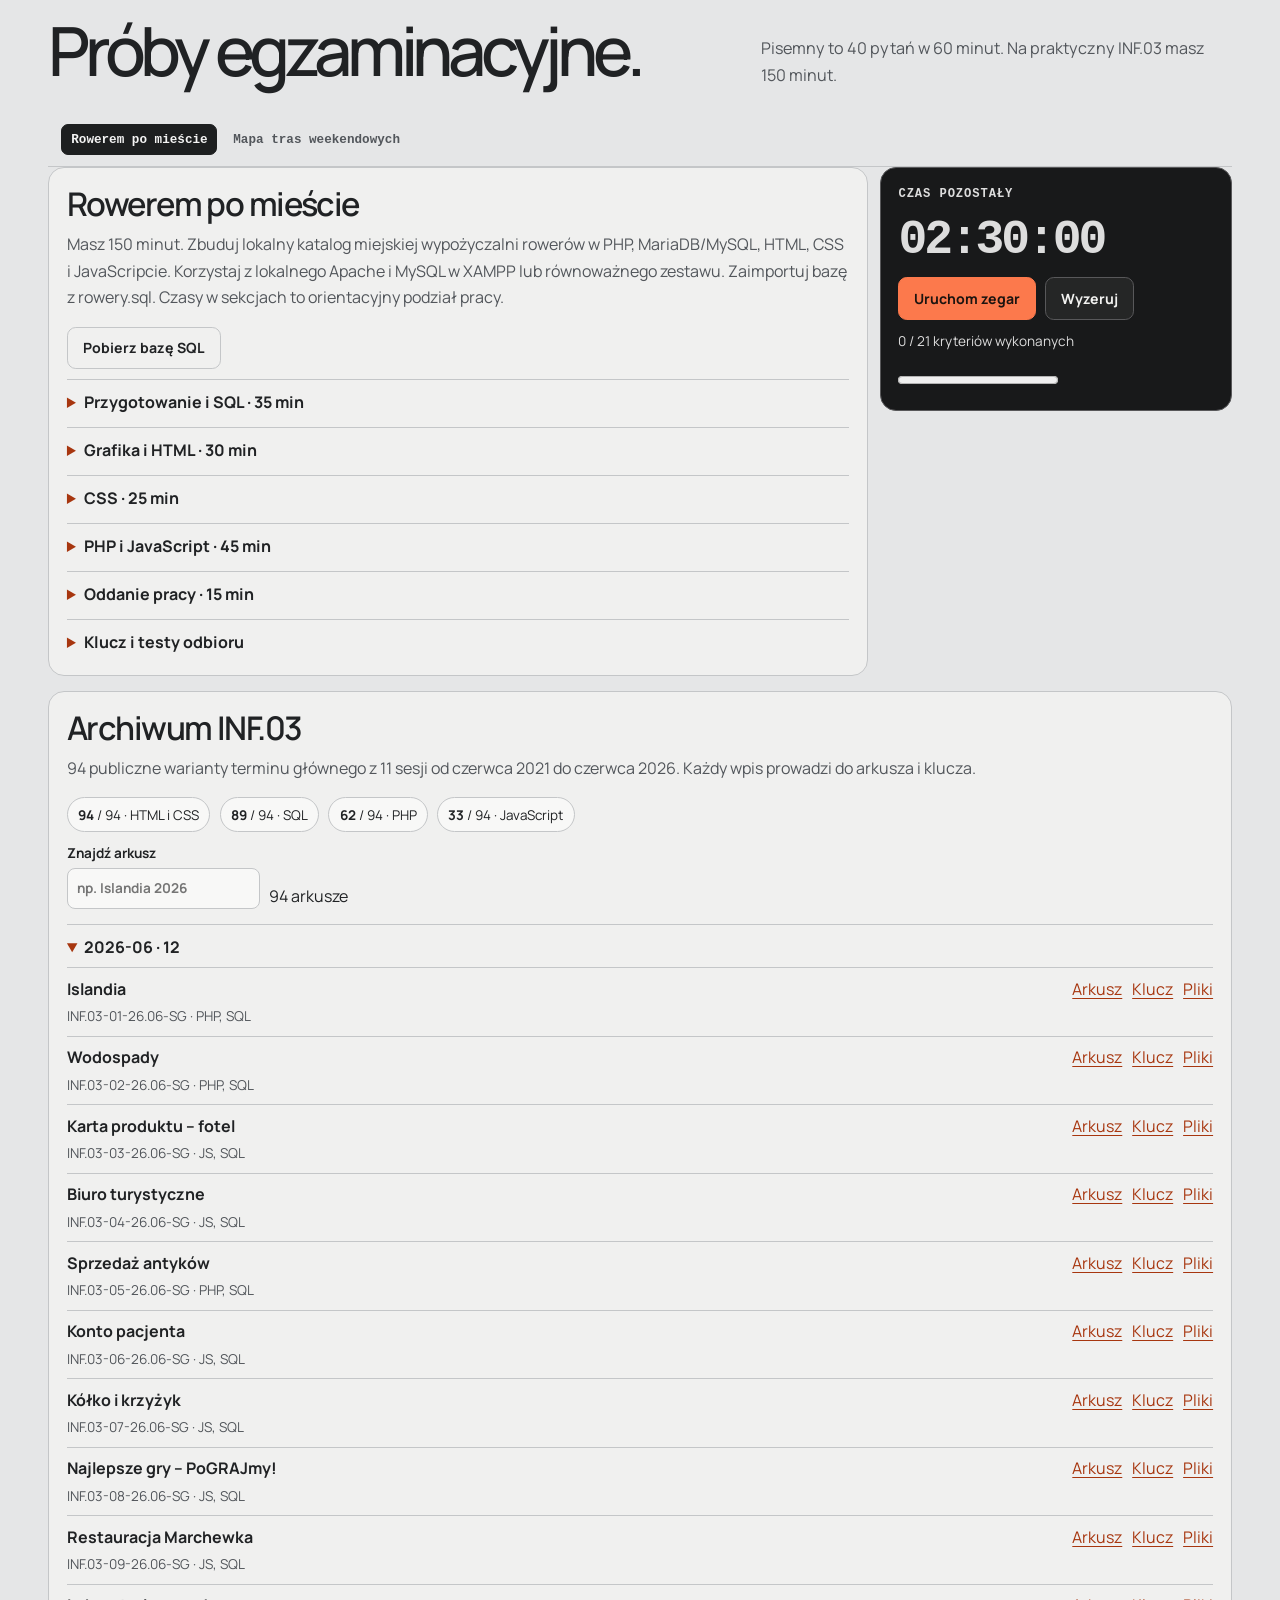
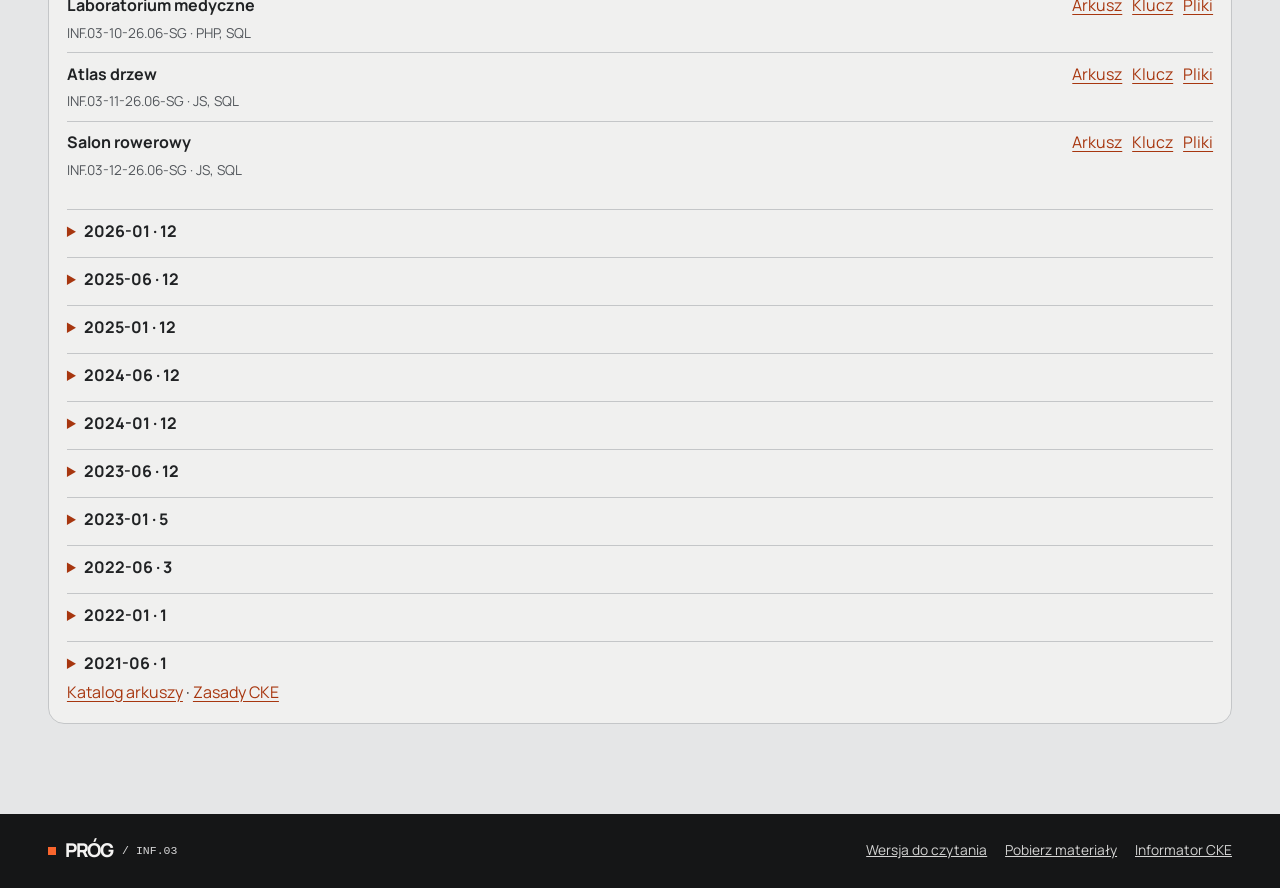
==== commit 7908cf33: "Zaktualizuj projekt i dodaj aktywność nauki" ====
--- a/index.html
+++ b/index.html
@@ -3,21 +3,22 @@
 <head>
   <meta charset="utf-8">
   <meta name="viewport" content="width=device-width,initial-scale=1">
-  <meta name="color-scheme" content="dark">
-  <meta name="theme-color" content="#101011">
+  <meta name="color-scheme" content="light">
+  <meta name="theme-color" content="#e5e6e7">
   <meta name="description" content="Kurs do INF.03 od zera. Lekcje, ćwiczenia z kodem, fiszki i próby egzaminacyjne dla technika programisty.">
   <title>PRÓG / Kurs INF.03</title>
-  <link rel="stylesheet" href="style.css">
-  <script type="module" src="app.mjs"></script>
+  <link rel="stylesheet" href="style.css?v=3">
+  <link rel="stylesheet" href="activity.css">
+  <link rel="stylesheet" href="walkthrough.css">
+  <script type="module" src="app.mjs?v=3"></script>
 </head>
 <body>
 <a class="skip" href="#tresc">Przejdź do treści</a>
 <header class="site-header">
   <div class="wrap bar">
     <a class="brand" href="#start"><span class="brand-mark" aria-hidden="true">&gt;_</span> PRÓG<span class="brand-code">/ INF.03</span></a>
-    <button type="button" id="menu" aria-controls="nav" aria-expanded="false" hidden>Menu</button>
     <nav id="nav" aria-label="Kurs"><a href="#sciezka">Ścieżka</a><a href="#laboratorium">Laboratorium</a><a href="#powtorka">Powtórka</a><a href="#egzamin">Egzamin</a></nav>
-    <a class="head-progress" href="#sciezka"><span class="status-dot"></span><span id="header-progress">Mój postęp</span></a>
+    <a class="head-progress" href="#postep"><span class="status-dot" aria-hidden="true"></span><span id="header-progress">Mój postęp</span></a>
   </div>
 </header>
 <main id="tresc">
@@ -29,7 +30,6 @@
       <div class="actions"><a class="button primary" id="continue" href="#sciezka">Zacznij naukę</a><a class="button quiet" href="#laboratorium">Otwórz laboratorium</a></div>
     </div>
     <div class="hero-visual" aria-label="Interaktywny podgląd kodu i jego wyniku">
-      <div class="visual-grid" aria-hidden="true"></div>
       <div class="console">
         <div class="console-top"><span class="window-dots" aria-hidden="true"><i></i><i></i><i></i></span><span id="demo-file">index.html</span><span class="console-state"><i></i> PODGLĄD</span></div>
         <div class="demo-tabs" id="demo-tabs" role="group" aria-label="Przykładowa technologia"></div>
@@ -39,27 +39,43 @@
 <b>&lt;/form&gt;</b></code></pre>
         <div class="console-output"><span class="console-result" id="demo-result">Etykieta i pole działają razem.</span><button type="button" class="run" id="demo-run" hidden>Uruchom</button></div>
       </div>
-      <div class="orbit" aria-hidden="true"></div>
     </div>
   </section>
   <div class="wrap metrics" aria-label="Zawartość kursu">
     <div><strong>68</strong><span>lekcji od podstaw</span></div><div><strong>6 656</strong><span>wariantów ćwiczeń</span></div><div><strong>115</strong><span>elementów w słowniku HTML</span></div><div><strong>2 × 150 min</strong><span>próby praktyczne</span></div>
   </div>
+  <nav class="technology-strip" aria-label="Przejdź do modułu">
+    <div class="wrap technology-track">
+      <a href="#sciezka" data-track-module="html">HTML</a><a href="#sciezka" data-track-module="css">CSS</a><a href="#sciezka" data-track-module="sql">SQL</a><a href="#sciezka" data-track-module="js">JavaScript</a><a href="#sciezka" data-track-module="php">PHP</a><a href="#sciezka" data-track-module="media">Grafika</a><a href="#sciezka" data-track-module="pisemny">Teoria egzaminacyjna</a>
+    </div>
+  </nav>
   <noscript><div class="wrap notice">Materiały do czytania, przykłady, zadania i archiwum działają w <a href="lektura.html">wersji do czytania</a>. Edytor i quiz wymagają JavaScriptu.</div></noscript>
-  <section class="wrap section" id="sciezka" aria-labelledby="lesson-heading">
-    <div class="section-heading"><div><p class="kicker">PROGRAM KURSU</p><h2 id="lesson-heading">Ścieżka nauki</h2></div><p class="lede">Każda lekcja pokazuje regułę, przykład i zadanie do wykonania z pamięci.</p></div>
-    <div class="course layout" id="course"><div class="loading">Wczytuję lekcje… <a href="lektura.html">Wersja do czytania</a></div></div>
+  <section class="wrap section editorial" id="sciezka" aria-labelledby="lesson-heading">
+    <div class="editorial-intro"><p class="kicker">PROGRAM KURSU</p><h2 id="lesson-heading">Ścieżka<br class="wide-break"> nauki.</h2><p class="lede">Od pierwszego pliku HTML po pełną próbę INF.03. Otwórz moduł albo wpisz pojęcie, które chcesz powtórzyć.</p></div>
+    <div class="course" id="course"><div class="loading">Wczytuję lekcje… <a href="lektura.html">Wersja do czytania</a></div></div>
   </section>
-  <section class="wrap section" id="laboratorium" aria-labelledby="lab-heading">
-    <div class="section-heading"><div><p class="kicker">PRAKTYKA</p><h2 id="lab-heading">Laboratorium</h2></div><p class="lede">Napisz rozwiązanie albo napraw kod. Zmień wariant, żeby przećwiczyć tę samą umiejętność na nowych danych.</p></div>
-    <div id="lab" class="layout"></div>
+  <section class="activity-band" id="postep" aria-labelledby="progress-heading">
+    <div class="wrap section">
+      <div class="section-heading"><div><p class="kicker">TWÓJ POSTĘP</p><h2 id="progress-heading">Rytm nauki.</h2></div><p class="lede">Zobacz, w które dni pracujesz nad lekcjami, ćwiczeniami i quizami.</p></div>
+      <div id="activity"></div>
+    </div>
   </section>
+  <div class="dark-band">
+    <section class="wrap section" id="laboratorium" aria-labelledby="lab-heading">
+      <div class="section-heading"><div><p class="kicker">PRAKTYKA</p><h2 id="lab-heading">Laboratorium.</h2></div><p class="lede">Napisz rozwiązanie albo napraw kod. Zmień wariant, żeby przećwiczyć tę samą umiejętność na nowych danych.</p></div>
+      <div id="lab" class="layout"></div>
+    </section>
+    <section class="wrap section editorial worked" id="przyklad" aria-labelledby="worked-heading">
+      <div class="editorial-intro"><p class="kicker">PRZYKŁAD Z PRAKTYKI</p><h2 id="worked-heading">Gdzie zniknęła wartość?</h2><p class="lede">Prześledź drogę od pola formularza do skryptu PHP. Zacznij od objawu i sprawdź, gdzie dane przestają się zgadzać.</p></div>
+      <div id="walkthrough"></div>
+    </section>
+  </div>
   <section class="wrap section" id="powtorka" aria-labelledby="recall-heading">
-    <div class="section-heading"><div><p class="kicker">ĆWICZ PAMIĘĆ</p><h2 id="recall-heading">Powtórka</h2></div><p class="lede">Rozwiąż diagnozę, wyjaśnij pojęcia z fiszek i sprawdź składnię w słowniku.</p></div>
+    <div class="section-heading"><div><p class="kicker">ĆWICZ PAMIĘĆ</p><h2 id="recall-heading">Powtórka.</h2></div><p class="lede">Rozwiąż diagnozę, wyjaśnij pojęcia z fiszek i sprawdź składnię w słowniku.</p></div>
     <div id="recall" class="panel"></div>
   </section>
   <section class="wrap section" id="egzamin" aria-labelledby="exam-heading">
-    <div class="section-heading"><div><p class="kicker">PRACA NA CZAS</p><h2 id="exam-heading">Próby egzaminacyjne</h2></div><p class="lede">Pisemny to 40 pytań w 60 minut. Na praktyczny INF.03 masz 150 minut.</p></div>
+    <div class="section-heading"><div><p class="kicker">PRACA NA CZAS</p><h2 id="exam-heading">Próby egzaminacyjne.</h2></div><p class="lede">Pisemny to 40 pytań w 60 minut. Na praktyczny INF.03 masz 150 minut.</p></div>
     <div id="exams"></div>
     <div class="archive" id="archiwum"><h3>Archiwum INF.03</h3><p>94 publiczne warianty terminu głównego z 11 sesji od czerwca 2021 do czerwca 2026. Każdy wpis prowadzi do arkusza i klucza.</p><div id="archive"></div></div>
   </section>
--- a/style.css
+++ b/style.css
@@ -1,78 +1,178 @@
-:root{color-scheme:dark;--bg:#101011;--surface:#171719;--lift:#1e1e21;--line:#303033;--text:#f7f4ef;--muted:#b6b2af;--quiet:#999499;--hot:#ff7749;--hot2:#ffad79;--amber:#ffca94;--good:#a6e2a3;--bad:#ffaca0;--r:17px;--mono:"Cascadia Mono",Consolas,monospace;--sans:"Segoe UI",system-ui,sans-serif}
+@font-face{font-family:Manrope;src:url("manrope-latin-ext-wght-normal.woff2") format("woff2");font-weight:200 800;font-display:swap;unicode-range:U+0100-02BA,U+02BD-02C5,U+02C7-02CC,U+02CE-02D7,U+02DD-02FF,U+0304,U+0308,U+0329,U+1D00-1DBF,U+1E00-1E9F,U+1EF2-1EFF,U+2020,U+20A0-20AB,U+20AD-20C0,U+2113,U+2C60-2C7F,U+A720-A7FF}
+@font-face{font-family:Manrope;src:url("manrope-latin-wght-normal.woff2") format("woff2");font-weight:200 800;font-display:swap;unicode-range:U+0000-00FF,U+0131,U+0152-0153,U+02BB-02BC,U+02C6,U+02DA,U+02DC,U+0304,U+0308,U+0329,U+2000-206F,U+20AC,U+2122,U+2191,U+2193,U+2212,U+2215,U+FEFF,U+FFFD}
+
+:root{color-scheme:light;--page:#e5e6e7;--paper:#eff0f0;--surface:#f0f0ef;--lift:#f8f8f7;--line:#c4c6c8;--text:#202224;--muted:#52565b;--quiet:#55585d;--hot:#f9652d;--ink-orange:#a7360f;--hot2:#ff9b75;--mono:"Cascadia Mono",Consolas,monospace;--sans:Manrope,"Segoe UI",system-ui,sans-serif;--radius:16px}
 *,*::before,*::after{box-sizing:border-box}
-html{scroll-behavior:smooth;scroll-padding-top:96px}body{margin:0;background:var(--bg);color:var(--text);font:1rem/1.58 var(--sans)}body::selection{background:#e67451;color:#130e0c}
-button,input,select,textarea{font:inherit}a{color:inherit}button{cursor:pointer}button:disabled{cursor:default;opacity:.6}
-[hidden]{display:none!important}*:focus-visible{outline:2px solid var(--hot2);outline-offset:4px}
-h1,h2,h3,h4,p{margin-top:0}h2,h3,h4{line-height:1.13;letter-spacing:-.037em}p:last-child{margin-bottom:0}
-pre{margin:0;font: .89rem/1.6 var(--mono);white-space:pre;overflow:auto;tab-size:2}code{font-family:var(--mono)}
-.wrap{width:min(calc(100% - 7.25rem),1168px);margin-inline:auto}
-.skip{position:fixed;top:-8rem;left:1rem;background:var(--hot);color:#140e0b;padding:.5rem 1rem;z-index:10}.skip:focus{top:.5rem}
-.site-header{position:sticky;top:0;z-index:5;background:#101011f5;backdrop-filter:blur(14px);border-bottom:1px solid var(--line)}
-.bar{height:4.65rem;display:flex;align-items:center;justify-content:space-between;gap:1rem}.brand{display:inline-flex;align-items:center;gap:.52rem;font-weight:930;font-size:1.3rem;letter-spacing:-.06em;text-decoration:none;white-space:nowrap}.brand-code{font:600 .74rem var(--mono);color:var(--quiet);letter-spacing:-.01em}.brand-mark{background:#27201d;color:var(--hot2);display:grid;place-items:center;width:1.9rem;height:1.9rem;border-radius:.48rem;border:1px solid #51382f;font:650 .83rem var(--mono)}
-.bar nav{display:flex;align-items:center;gap:clamp(.9rem,2.7vw,2.55rem)}.bar nav a,.head-progress{text-decoration:none;color:#d3cfcc;font-size:.88rem;font-weight:650;white-space:nowrap}.bar nav a:hover,.bar nav a[aria-current=location]{color:var(--hot2)}
-.head-progress{display:flex;align-items:center;gap:.45rem;border:1px solid var(--line);padding:.43rem .65rem;border-radius:2rem;font:600 .73rem var(--mono)}
-.status-dot,.eyebrow>span,.console-state i{width:.44rem;height:.44rem;border-radius:50%;display:inline-block;background:var(--hot);box-shadow:0 0 14px #ff77495c}
-.hero{display:grid;grid-template-columns:1fr 1.03fr;min-height:30rem;align-items:center;gap:clamp(.5rem,2vw,2rem);padding-top:1.1rem}
-.hero-text{position:relative;z-index:2;padding-bottom:1.3rem}
-.eyebrow,.kicker,.small-label{font:650 .76rem/1.35 var(--mono);letter-spacing:.115em;text-transform:uppercase;color:var(--hot2)}
-.eyebrow{color:#ffc7ac;display:flex;align-items:center;gap:.65rem;margin-bottom:1.35rem}
-h1{font-size:clamp(4.05rem,8vw,7.2rem);line-height:.87;letter-spacing:-.084em;margin:0 0 1.35rem;font-weight:850}
-h1 em{font-style:normal;color:#ffa678}h1 em span{color:var(--hot)}
-.intro{color:#c8c2c0;font-size:clamp(1rem,1.7vw,1.16rem);line-height:1.58;max-width:30rem;margin-bottom:1.65rem}
-.actions,.tool-row,.choice-row{display:flex;align-items:center;flex-wrap:wrap;gap:.6rem}
-.button{display:inline-flex;justify-content:center;align-items:center;gap:.4rem;text-align:center;min-height:2.76rem;padding:.63rem .97rem;border:1px solid var(--line);border-radius:.58rem;background:#202023;color:var(--text);text-decoration:none;font-size:.9rem;font-weight:730;line-height:1.25;transition:border-color .15s,background .15s,transform .15s}
-.button:hover{border-color:#78615b;background:#2a2525}.button:active{transform:translateY(1px)}
-.button.primary{background:var(--hot);border-color:var(--hot);color:#160e0a}.button.primary:hover{background:#ff9a6e}.button.quiet{background:#181819}
-.hero-visual{min-width:0;position:relative;min-height:28rem;isolation:isolate;display:grid;place-items:center;padding:2.6rem 1.1rem 2.8rem 1.9rem;background:radial-gradient(ellipse at 73% 40%,#4d291d90,transparent 66%)}
-.visual-grid{position:absolute;inset:0;background:radial-gradient(circle closest-side,#dc724963 75%,transparent) 0 0/11px 11px;mask-image:radial-gradient(ellipse at 70% 50%,#000 2%,#0008 52%,transparent 74%);opacity:.58}
-.orbit{position:absolute;border:1px solid #9b503857;border-radius:50%;width:91%;height:38%;top:35%;left:7%;transform:rotate(-23deg);z-index:-1;box-shadow:0 0 45px #aa573a27,inset 0 0 42px #8e4a2925;animation:ember 10s ease-in-out infinite alternate}
-@keyframes ember{to{transform:rotate(-14deg) translateY(-9px);opacity:.42}}
-.console{width:100%;position:relative;border:1px solid #765348;border-radius:1rem;overflow:hidden;background:#171617;box-shadow:0 1.8rem 4.5rem #000a;z-index:1;transform:perspective(1100px) rotateY(-5deg) rotateX(2deg);transition:transform .4s ease,border-color .3s ease}
-.console:hover,.console:focus-within{transform:perspective(1100px) rotateY(0);border-color:#a46d58}
-.console-top{background:#211b1b;color:#eee1dc;font:650 .75rem var(--mono);display:grid;grid-template-columns:1fr 1fr 1fr;align-items:center;text-align:center;padding:.83rem .95rem;border-bottom:1px solid #3a2d29}
-.window-dots{display:flex;gap:.32rem}.window-dots i{width:.42rem;height:.42rem;border-radius:50%;background:#5b504e}.window-dots i:first-child{background:var(--hot)}
-.console-state{justify-self:end;display:flex;align-items:center;gap:.4rem;font-size:.65rem;color:#ffb38c;letter-spacing:.065em}
-.console-state i{width:.34rem;height:.34rem}
-.demo-tabs{display:flex;gap:.38rem;padding:.72rem .85rem 0;overflow:auto}.demo-tabs button,.tab{font:650 .77rem var(--mono);color:var(--muted);background:transparent;border:1px solid transparent;border-radius:.42rem;padding:.4rem .54rem;white-space:nowrap}
-.demo-tabs button[aria-pressed=true],.tab[aria-pressed=true],.chip[aria-pressed=true]{color:#ffd1b8;background:#3a2721;border-color:#6c4235}
-.demo-code{padding:1rem .92rem;color:#f2c4aa;min-height:9.7rem}.demo-code b{color:#ff8f62;font-weight:600}
-.console-output{background:#211a19;display:flex;gap:.5rem;align-items:center;justify-content:space-between;border-top:1px solid #50342b;padding:.65rem .83rem;min-height:3.25rem}
-.console-result{font:.73rem/1.35 var(--mono);color:#d9cfca}.console-result[data-ran]{color:#ffb884;animation:resultIn .27s ease-out}@keyframes resultIn{from{opacity:.15;transform:translateY(3px)}}
-.run{font:700 .74rem var(--mono);padding:.42rem .55rem;border-radius:.38rem;border:1px solid #765044;background:#352621;color:#ffd4bb}
-.metrics{display:grid;grid-template-columns:repeat(4,1fr);border-block:1px solid var(--line);padding:1.05rem 0 1.12rem}
-.metrics>div{display:grid;gap:.19rem;padding:0 1.2rem;border-right:1px solid var(--line)}.metrics>div:first-child{padding-left:0}.metrics>div:last-child{border:0}
-.metrics strong{font:700 clamp(1.16rem,2.35vw,1.83rem)/1.1 var(--mono);color:#f6eee9;letter-spacing:-.04em}.metrics span{color:var(--muted);font-size:.85rem}
-.section{margin-block:5.05rem;scroll-margin-top:0}.section-heading{display:grid;grid-template-columns:1fr minmax(15rem,.64fr);gap:1.15rem;align-items:end;margin-bottom:1.35rem}
-.kicker{margin-bottom:.47rem}.section h2{font-weight:820;font-size:clamp(2.15rem,4.7vw,4.06rem);letter-spacing:-.07em;margin-bottom:0}.lede{color:var(--muted);margin:0;max-width:30rem;justify-self:end;font-size:.99rem}
-.layout{display:grid;grid-template-columns:minmax(12rem,16rem) minmax(0,1fr);border:1px solid var(--line);border-radius:var(--r);overflow:hidden;background:var(--surface)}
-.sidebar{padding:.85rem;border-right:1px solid var(--line);background:#141416;min-width:0}.sidebar .small-label{margin:.2rem .35rem .7rem;color:var(--quiet)}.side-button{display:flex;align-items:center;gap:.64rem;justify-content:space-between;color:#e3dfda;background:transparent;border:1px solid transparent;border-radius:.5rem;text-align:left;width:100%;padding:.59rem .58rem;font-weight:650;font-size:.87rem;line-height:1.28}
-.side-button:hover{background:#222226}.side-button[aria-pressed=true]{background:#30231f;border-color:#68473c;color:#ffd8c5}
-.side-button span{font:600 .73rem var(--mono);color:#cfc3bc;white-space:nowrap}
-.main-panel{padding:clamp(1rem,2.5vw,1.8rem);min-width:0}
-.main-panel h3,.recall-content h3,.exam-card h3,.archive h3{font-size:clamp(1.47rem,2.4vw,2.14rem);margin-bottom:.6rem}
-.main-panel h4{font-size:1.16rem;margin-bottom:.55rem}.main-panel p,.recall-content>p,.exam-card>p,.archive>p{color:#d5d0ca}
-.step{min-height:3rem;display:grid;gap:.22rem}.contacts{display:grid;gap:.3rem;margin-bottom:.65rem}.lesson-select{margin:.85rem 0;display:flex;align-items:center;gap:.65rem}.lesson-select select{max-width:100%}
-.chip{color:#d7d1cd;background:#222225;border:1px solid #3c3b3c;border-radius:.4rem;padding:.34rem .6rem;font-size:.84rem}
-.codebox{border:1px solid #38363a;background:#101012;padding:.85rem .92rem;border-radius:.6rem;color:#ffcaad;margin:.65rem 0 1rem}
-.note{padding:.64rem .8rem;background:#211c1b;border-left:2px solid #e98764;border-radius:.25rem;margin:.7rem 0;color:#e8d9d4}.note p{margin:.25rem 0;color:inherit}
-.note.ok{border-color:#8ac791}.note.error{border-color:#ff9d8b}.muted,.small{color:var(--muted)}.small{font-size:.86rem}
-fieldset{border:1px solid var(--line);border-radius:.6rem;margin:.7rem 0;padding:.62rem .72rem;min-width:0}legend{padding:0 .35rem}.check{display:flex;align-items:baseline;gap:.5rem}.check input{flex:none}input[type=checkbox],input[type=radio],progress{accent-color:var(--hot)}
-select,input[type=search],input[type=number]{min-height:2.65rem;color:var(--text);background:#222226;border:1px solid #444447;border-radius:.5rem;padding:.37rem .62rem}
-input[type=number]{width:5.35rem}.control{display:grid;gap:.2rem;font-size:.87rem;font-weight:650}.controls{display:flex;align-items:end;gap:.58rem;flex-wrap:wrap;margin-bottom:1rem}.controls select{max-width:100%}
-.editor{display:block;width:100%;min-height:15rem;resize:vertical;background:#101012;color:#f4e1d5;border:1px solid #494148;border-radius:.55rem;padding:.72rem;font:.88rem/1.5 var(--mono);tab-size:2}
-.editor-grid{display:grid;grid-template-columns:1fr;gap:.75rem;margin:.6rem 0}.editor-grid.with-preview{grid-template-columns:1fr 1fr}.editor-grid>div{min-width:0}.preview{width:100%;min-height:15rem;background:white;border:1px solid #aca6a2;border-radius:.55rem;display:block}
-.fold{border-top:1px solid var(--line);margin-top:.62rem;padding:.53rem 0 0}.fold summary{cursor:pointer;font-weight:700}.fold summary:hover{color:var(--hot2)}summary::marker{color:var(--hot)}
-.panel,.exam-card,.archive{background:var(--surface);border:1px solid var(--line);border-radius:var(--r);min-width:0}.tabs{padding:.7rem .85rem;border-bottom:1px solid var(--line);display:flex;gap:.4rem;flex-wrap:wrap}.recall-content{padding:clamp(1rem,2.5vw,1.7rem)}
-.question,.quiz-option{white-space:pre-wrap;overflow-wrap:anywhere}.quiz-option{display:flex;align-items:baseline;gap:.48rem;background:#222225;border:1px solid #3b393d;border-radius:.5rem;padding:.46rem .7rem;margin:.4rem 0;color:#f4efea}.quiz-option input{flex:none}.quiz-option:has(:checked){border-color:#e48c67}
-.flash-card{min-height:10.3rem;border:1px solid #604235;border-radius:.75rem;background:radial-gradient(ellipse at 84% 8%,#422c24,#211919 75%);padding:1rem 1.1rem;margin:.65rem 0}.flash-answer{animation:resultIn .22s ease}
-.tag-list{display:grid;grid-template-columns:repeat(auto-fit,minmax(min(100%,18rem),1fr));gap:.55rem;margin-top:.75rem}.tag-card{background:#201f22;border:1px solid #3a383d;border-radius:.57rem;padding:.59rem .64rem;min-width:0}.tag-card summary{cursor:pointer}.tag-card p{margin:.55rem 0}
-.exam-grid{display:grid;grid-template-columns:minmax(0,1fr) minmax(15rem,.42fr);gap:.8rem;align-items:start}.exam-card,.archive{padding:1.1rem}.exam-time{font:750 clamp(1.7rem,3.8vw,3rem)/1.1 var(--mono);letter-spacing:-.06em;color:var(--hot2);margin:.65rem 0}.exam-sticky{position:sticky;top:5.65rem}
-.exam-card .fold .check{border-top:1px solid #303033;padding:.47rem 0;margin:.42rem 0}.archive{margin-top:.9rem}.archive a,.recall-content a,.footer-row>a:hover,.source a{color:var(--hot2);text-underline-offset:.16em}
-.archive-list{margin:.5rem 0;padding:0;list-style:none}.archive-list li{display:flex;justify-content:space-between;flex-wrap:wrap;border-top:1px solid var(--line);padding:.45rem 0;gap:.25rem .7rem}.archive-links{display:flex;gap:.65rem;flex-wrap:wrap}
-.notice,.loading{background:#221f20;border:1px solid var(--line);padding:.7rem .9rem;border-radius:.5rem;margin-block:.8rem}.loading{grid-column:1/-1;margin:.7rem}
-.site-footer{border-top:1px solid var(--line);padding:1.35rem 0}.footer-row{display:flex;flex-wrap:wrap;align-items:center;gap:.55rem 1.15rem}.footer-row .brand{margin-right:auto}.footer-row>a:not(.brand){color:var(--muted);font-size:.85rem}
-.reading{max-width:59rem;margin-block:3rem}.reading h1{font-size:clamp(2.65rem,7vw,4.7rem)}.reading details{margin:.6rem 0}
-.recall-content h3{margin-top:.6rem}.tool-row{margin-block:.55rem}
-@media(max-width:1000px){.wrap{width:min(calc(100% - 3.45rem),1168px)}.hero{min-height:29rem}.hero-visual{padding-left:.75rem;padding-right:.35rem}.section{margin-block:4rem}}
-@media(max-width:760px){html{scroll-padding-top:6rem}.wrap{width:calc(100% - 1.5rem)}.bar{height:auto;min-height:3.7rem;justify-content:flex-start;gap:.55rem;flex-wrap:wrap;padding:.5rem 0}.head-progress{margin-left:auto}.bar nav{order:3;width:100%;gap:1.1rem;overflow:auto;padding:.21rem 0 .35rem}.bar nav a{font-size:.82rem}.hero{grid-template-columns:1fr;min-height:auto;padding-top:2.3rem;gap:0}.hero-text{padding-bottom:0}.intro{max-width:32rem;margin-bottom:1.1rem}.eyebrow{margin-bottom:.85rem}h1{font-size:clamp(3.72rem,12vw,6.1rem);margin-bottom:1.05rem}.hero-visual{min-height:19rem;padding:1.5rem .36rem 1.5rem}.console{transform:none}.demo-code{min-height:8.65rem}.metrics{grid-template-columns:1fr 1fr;row-gap:.72rem}.metrics>div{padding:0 .56rem}.metrics>div:nth-child(2){border-right:0}.metrics>div:nth-child(3){padding-left:0}.metrics span{font-size:.78rem}.section{margin-block:3.15rem}.section-heading{grid-template-columns:1fr;gap:.45rem;margin-bottom:.8rem}.lede{justify-self:start}.layout,.exam-grid{grid-template-columns:1fr}.sidebar{border-right:0;border-bottom:1px solid var(--line);padding:.57rem}.contacts{grid-template-columns:repeat(2,minmax(0,1fr));gap:.24rem;margin-bottom:0}.sidebar .small-label{margin-bottom:.3rem}.side-button{font-size:.8rem;padding:.42rem .4rem}.exam-sticky{position:static;grid-row:1}.editor-grid.with-preview{grid-template-columns:1fr}}
+html{scroll-behavior:smooth;scroll-padding-top:110px}
+body{margin:0;background:var(--page);color:var(--text);font:1rem/1.65 var(--sans)}
+button,input,select,textarea{font:inherit}a{color:inherit}button{cursor:pointer}button:disabled{cursor:default;opacity:.48}
+[hidden]{display:none!important}
+*:focus-visible{outline:2px solid var(--ink-orange);outline-offset:4px}
+.dark-band *:focus-visible,.console *:focus-visible,.terminal-search:focus-within{outline-color:var(--hot2)}
+h1,h2,h3,h4,p{margin-top:0}h2,h3,h4{line-height:1.12;letter-spacing:-.048em;font-weight:585}p:last-child{margin-bottom:0}
+pre{margin:0;font:.87rem/1.65 var(--mono);white-space:pre;overflow:auto;tab-size:2}code,kbd{font-family:var(--mono)}
+.wrap{width:min(100% - 6rem,1280px);margin-inline:auto}
+.sr-only,.skip:not(:focus){position:absolute;width:1px;height:1px;padding:0;margin:-1px;overflow:hidden;clip-path:inset(50%);white-space:nowrap;border:0}
+.skip{position:fixed;top:1rem;left:1rem;background:#141516;color:#fff;padding:.55rem .95rem;z-index:10;border-radius:.45rem}
+
+.site-header{position:sticky;top:0;z-index:5;background:#e5e6e7ed;backdrop-filter:blur(14px);border-bottom:1px solid #b5b8bc65}
+.bar{min-height:5.05rem;display:flex;align-items:center;gap:clamp(1rem,3.5vw,3.1rem)}
+.brand{display:inline-flex;align-items:center;gap:.57rem;font-weight:795;font-size:1.19rem;letter-spacing:-.065em;text-decoration:none;white-space:nowrap;margin-right:auto}
+.brand-code{font:500 .72rem var(--mono);color:var(--quiet);letter-spacing:0}
+.brand-mark{width:.49rem;height:.49rem;flex:none;background:var(--hot);overflow:hidden;text-indent:1rem}
+.bar nav{display:flex;align-items:center;gap:clamp(.9rem,2.7vw,2.45rem)}
+.bar nav a,.head-progress{text-decoration:none;font-size:.88rem;font-weight:610;white-space:nowrap}
+.bar nav a:hover,.bar nav a[aria-current=location]{color:var(--ink-orange)}
+.head-progress{display:flex;align-items:center;gap:.46rem;background:#171819;color:#fff;border:1px solid #171819;padding:.63rem .84rem;border-radius:2rem;font:550 .75rem var(--mono)}
+.status-dot,.eyebrow>span,.console-state i{width:.44rem;height:.44rem;display:inline-block;background:var(--hot);flex:none}
+.head-progress .status-dot,.console-state i{border-radius:50%}
+
+.hero{display:grid;grid-template-columns:minmax(0,1fr) minmax(0,1.02fr);min-height:30.8rem;align-items:center;gap:clamp(1.7rem,5vw,6rem);padding-block:3rem}
+.hero-text{min-width:0}
+.eyebrow,.kicker,.small-label{font:570 .76rem/1.45 var(--mono);letter-spacing:.075em;text-transform:uppercase}
+.eyebrow,.kicker{display:flex;align-items:center;gap:.58rem;color:var(--quiet);margin-bottom:1rem}
+.kicker::before{content:"";width:.42rem;height:.42rem;background:var(--hot);flex:none}
+h1{font-size:clamp(4.8rem,7.5vw,7.3rem);line-height:.96;letter-spacing:-.083em;margin:0 0 1.4rem;font-weight:530}
+h1 em{font-style:normal}h1 em span{color:#d24a1b}
+.intro{color:var(--muted);font-size:clamp(1rem,1.6vw,1.15rem);line-height:1.64;max-width:31rem;margin-bottom:1.65rem}
+.actions,.tool-row,.choice-row{display:flex;align-items:center;flex-wrap:wrap;gap:.58rem}
+.tool-row{margin-block:.6rem}
+.button{display:inline-flex;justify-content:center;align-items:center;gap:.4rem;text-align:center;min-height:2.68rem;padding:.62rem .93rem;border:1px solid var(--line);border-radius:.55rem;background:var(--lift);color:var(--text);text-decoration:none;font-size:.88rem;font-weight:720;line-height:1.25;transition:border-color .15s,background .15s,transform .16s}
+.button:hover{border-color:#8b8d91;background:#fff}.button:active{transform:translateY(1px)}
+.button.primary{background:#161718;border-color:#161718;color:#fff}.button.primary:hover{background:#383334}
+.button.quiet{background:transparent}.button.quiet:hover{background:var(--lift)}
+.hero .button{border-radius:2rem;padding-inline:1rem}
+.hero-visual{min-width:0;position:relative}
+.console{color:#f3f3f3;position:relative;border-radius:1rem;overflow:hidden;background:#101112;border:1px solid #262729;box-shadow:0 1.65rem 2.9rem #20212335;transition:box-shadow .25s}
+.console:focus-within,.console:hover{box-shadow:0 1.8rem 3.4rem #2021234a}
+.console-top{color:#ddd;display:flex;align-items:center;gap:.65rem;padding-inline:.8rem;border-bottom:1px solid #303031;font:550 .78rem var(--mono)}
+.console-top #demo-file{background:#1f2021;border-bottom:2px solid var(--hot);padding:.78rem .78rem .69rem}
+.window-dots{display:flex;gap:.29rem}.window-dots i{width:.44rem;height:.44rem;border-radius:50%;background:#4c4d4f}.window-dots i:first-child{background:#787979}
+.console-state{margin-left:auto;display:flex;align-items:center;gap:.36rem;font-size:.67rem;color:#c7c4c3;letter-spacing:.04em}
+.console-state i{width:.3rem;height:.3rem}
+.demo-tabs{display:flex;gap:.27rem;padding:.59rem .77rem 0;overflow:auto}
+.demo-tabs button,.tab{font:595 .79rem var(--mono);color:var(--muted);background:transparent;border:1px solid transparent;border-radius:.44rem;padding:.42rem .55rem;white-space:nowrap}
+.demo-tabs button{color:#b7b5b4;transition:color .16s,background .16s}
+.demo-tabs button:hover{color:white;background:#292a2c}
+.demo-tabs button[aria-pressed=true]{background:#29221e;border-color:#75432d;color:#ffb294}
+.demo-code{padding:1rem .84rem;color:#e0e0df;min-height:10rem}
+.demo-code b{color:#ff966a;font-weight:580}.line-number{display:inline-block;width:2rem;color:#9c9e9e;user-select:none}.code-cursor{height:.95em;width:.43rem;background:var(--hot);display:inline-block;vertical-align:middle;margin-left:.18rem;animation:cursor 1.2s steps(2,end) 3}
+@keyframes cursor{50%{opacity:.12}}
+.console-output{display:flex;gap:.45rem;align-items:center;justify-content:space-between;border-top:1px solid #343435;padding:.66rem .8rem;min-height:3.28rem}
+.console-result{font:.76rem/1.4 var(--mono);color:#bbbdbf}.console-result[data-ran]{color:#ffab87;animation:arrive .28s ease-out}
+@keyframes arrive{from{opacity:.2;transform:translateY(4px)}}
+.run{font:655 .76rem var(--mono);padding:.42rem .52rem;border-radius:.4rem;border:1px solid #665044;background:#2c231e;color:#ffd2bb}
+.run:hover{background:#493124}
+.metrics{display:grid;grid-template-columns:repeat(4,1fr);border-top:1px solid var(--line);padding:1.1rem 0 1.65rem}
+.metrics>div{display:grid;gap:.22rem;padding:0 1.1rem;border-right:1px solid var(--line)}
+.metrics>div:first-child{padding-left:0}.metrics>div:last-child{border:0}
+.metrics strong{font:610 clamp(1.03rem,1.95vw,1.5rem)/1.15 var(--mono);letter-spacing:-.042em}
+.metrics span{color:var(--muted);font:.72rem/1.4 var(--mono)}
+.technology-strip{background:#171819;color:#e9e9e8;padding:.64rem 0}
+.technology-track{display:flex;align-items:center;justify-content:space-between;gap:.6rem;overflow-x:auto;scrollbar-width:thin;padding:.24rem .15rem}
+.technology-track a{font:590 .76rem var(--mono);text-decoration:none;text-transform:uppercase;letter-spacing:.062em;white-space:nowrap;padding:.25rem}
+.technology-track a+a::before{content:"/";color:var(--hot);margin-right:clamp(.45rem,3vw,2.4rem)}
+.technology-track a:hover{color:var(--hot2)}
+
+.section{margin-block:clamp(3.55rem,7vw,6.8rem)}
+.section-heading{display:grid;grid-template-columns:minmax(0,1fr) minmax(0,.68fr);gap:1.3rem;align-items:end;margin-bottom:1.55rem}
+.section h2{font-size:clamp(2.45rem,5.3vw,4.7rem);letter-spacing:-.077em;margin:0;font-weight:545}
+.lede{color:var(--muted);margin:0;max-width:30rem;font-size:1.01rem;justify-self:end}
+.section-heading .kicker{margin-bottom:.56rem}
+.editorial{display:grid;grid-template-columns:minmax(0,.71fr) minmax(0,1.35fr);align-items:start;gap:clamp(1.4rem,5vw,5.5rem)}
+.editorial-intro{position:sticky;top:7.5rem;min-width:0}
+.editorial-intro .lede{margin-top:1.23rem;max-width:22.5rem}
+.course,#walkthrough{min-width:0}
+.terminal-search{background:#151617;color:#e7e8e8;border-radius:.85rem;display:flex;align-items:center;gap:.62rem;padding:.52rem .74rem;font:.77rem/1.35 var(--mono);outline:2px solid transparent;outline-offset:3px}
+.search-prompt{white-space:nowrap;color:#ff9b71;padding-left:.13rem}
+.terminal-search input{flex:1;min-width:0;border:0!important;background:transparent!important;color:#f3f3f3!important;padding-inline:.12rem!important;font:inherit!important;outline:none!important}
+.terminal-search input::placeholder{color:#b3b3b3}
+.terminal-search [role=status]{white-space:nowrap;color:#ddd}
+.terminal-search kbd{border:1px solid #636365;border-radius:.3rem;padding:.12rem .37rem;color:#ddd}
+.catalog{margin-top:1.7rem;border-top:1px solid var(--line)}
+.catalog-entry,.match-row{border-bottom:1px solid var(--line)}
+.catalog-row{display:grid;grid-template-columns:minmax(0,1.06fr) minmax(0,1fr) auto;align-items:center;gap:.73rem;width:100%;padding:1.33rem .1rem;text-align:left;color:var(--text);background:transparent;border:none;border-radius:0}
+.catalog-row:hover .catalog-title,.catalog-row[aria-expanded=true] .catalog-title{color:var(--ink-orange)}
+.catalog-title{display:flex;gap:.53rem;align-items:baseline;font-size:clamp(1.05rem,1.8vw,1.48rem);font-weight:615;line-height:1.2;letter-spacing:-.052em;transition:color .16s}
+.catalog-arrow{height:.49rem;width:.49rem;border-right:2px solid #c64a1d;border-top:2px solid #c64a1d;transform:rotate(45deg);flex:none;margin:.18rem .2rem .07rem .08rem;align-self:center;transition:transform .2s}
+.catalog-row[aria-expanded=true] .catalog-arrow{transform:rotate(135deg)}
+.catalog-tags{display:flex;flex-wrap:wrap;gap:.3rem;color:var(--muted);font-size:.83rem}
+.catalog-tags>span{background:#f0f0ef;border:1px solid #c4c5c7;color:#333639;border-radius:.43rem;padding:.24rem .39rem;font:.68rem var(--mono);white-space:nowrap}
+.catalog-progress{color:var(--muted);font:.76rem var(--mono);white-space:nowrap}
+.match-row{grid-template-columns:minmax(0,1.3fr) minmax(0,1fr);border-bottom:1px solid var(--line)}
+.lesson-panel{border:1px solid #c7c8c9;border-radius:var(--radius);background:#f0f0ef;margin-block:.1rem 1.15rem;animation:arrive .24s ease-out}
+.lesson-select{display:flex;align-items:center;flex-wrap:wrap;gap:.55rem;margin:.7rem 0 .88rem}.lesson-select select{max-width:100%}
+.activity-band{display:flow-root;background:#eeefef;border-block:1px solid #d1d3d4}
+
+.dark-band{display:flow-root;color-scheme:dark;background:#151617;color:#f3f3f2;--surface:#1c1d1e;--lift:#252626;--line:#38393a;--text:#f3f3f2;--muted:#c2c3c5;--quiet:#c7c8c9;--ink-orange:#ffa484}
+.dark-band .lede{color:#c4c4c5}
+.dark-band .button:hover{background:#373232;border-color:#755446}
+.dark-band .button.primary{background:#f97543;color:#191411;border-color:#f97543}
+.dark-band .button.primary:hover{background:#ffa281}
+.dark-band .layout{border-color:#3b3c3e}
+.dark-band .main-panel p{color:#e0dcdc}
+.worked{border-top:1px solid var(--line);padding-top:clamp(3.4rem,6vw,5.8rem)}
+
+.layout{display:grid;grid-template-columns:minmax(11.5rem,15rem) minmax(0,1fr);border:1px solid var(--line);border-radius:var(--radius);overflow:hidden;background:var(--surface)}
+.sidebar{padding:.83rem;border-right:1px solid var(--line);background:#191a1a;min-width:0}
+.sidebar .small-label{margin:.2rem .33rem .58rem;color:var(--quiet)}
+.contacts{display:grid;gap:.28rem;margin-bottom:.54rem}
+.side-button{display:flex;align-items:center;gap:.55rem;justify-content:space-between;color:#e5e4e3;background:transparent;border:1px solid transparent;border-radius:.48rem;text-align:left;width:100%;padding:.59rem .53rem;font-weight:650;font-size:.86rem;line-height:1.25}
+.side-button:hover{background:#282929}.side-button[aria-pressed=true]{background:#352821;border-color:#765040;color:#ffd8c6}
+.side-button span{font:535 .72rem var(--mono);color:#ccc0ba;white-space:nowrap}
+.main-panel,.recall-content{padding:clamp(1rem,2.5vw,1.65rem);min-width:0}
+.main-panel h3,.recall-content h3,.exam-card h3,.archive h3{font-size:clamp(1.5rem,2.55vw,2.18rem);margin-bottom:.55rem}
+.main-panel h3:focus,.question:focus{outline:none}
+.main-panel h4{font-size:1.17rem;margin-bottom:.49rem}
+.main-panel p,.recall-content>p,.exam-card>p,.archive>p{color:var(--muted)}
+.small-label{color:var(--quiet);margin-bottom:.45rem}
+.chip{color:var(--text);background:var(--lift);border:1px solid var(--line);border-radius:1.25rem;padding:.34rem .64rem;font-size:.84rem}
+.tab[aria-pressed=true],.chip[aria-pressed=true]{color:#f4f4f4;background:#1d1f20;border-color:#1d1f20}
+.tab:hover,.chip:hover{border-color:#848689}
+.codebox{border:1px solid #343537;background:#151617;padding:.81rem .89rem;border-radius:.53rem;color:#f3d4c2;margin:.62rem 0 1rem}
+.note{padding:.64rem .78rem;background:#f2e5df;color:#292527;border-left:2px solid #c75731;border-radius:.25rem;margin:.7rem 0}
+.note p{margin:.22rem 0;color:inherit}.note.ok{border-color:#44864c}.note.error{border-color:#c7422d}
+.dark-band .note{background:#2e2521;color:#f0e1da;border-left-color:#ff9c76}.dark-band .note.ok{border-left-color:#9bd294}
+.muted,.small{color:var(--muted)}.small{font-size:.85rem}
+.check{display:flex;align-items:baseline;gap:.48rem}.check input{flex:none}
+input[type=checkbox],input[type=radio],progress{accent-color:#c9481e}
+select,input[type=search],input[type=number]{min-height:2.6rem;color:var(--text);background:var(--lift);border:1px solid var(--line);border-radius:.5rem;padding:.36rem .59rem}
+input[type=number]{width:5.2rem}.control{display:grid;gap:.2rem;font-size:.85rem;font-weight:680}
+.controls{display:flex;align-items:end;gap:.57rem;flex-wrap:wrap;margin-bottom:.92rem}.controls select{max-width:100%}
+.editor{display:block;width:100%;min-height:15rem;resize:vertical;background:#111213;color:#f4e1d5;border:1px solid #454448;border-radius:.52rem;padding:.67rem;font:.88rem/1.55 var(--mono);tab-size:2}
+.editor-grid{display:grid;grid-template-columns:1fr;gap:.73rem;margin:.61rem 0}
+.editor-grid.with-preview{grid-template-columns:minmax(0,1fr) minmax(0,1fr)}.editor-grid>div{min-width:0}
+.preview{width:100%;min-height:15rem;background:white;border:1px solid #a6a6a5;border-radius:.52rem;display:block}
+.fold{border-top:1px solid var(--line);margin-top:.62rem;padding:.54rem 0 .13rem}
+.fold summary{cursor:pointer;font-weight:715}.fold summary:hover{color:var(--ink-orange)}summary::marker{color:var(--ink-orange)}
+.panel,.exam-card,.archive{background:var(--surface);border:1px solid var(--line);border-radius:var(--radius);min-width:0}
+.tabs{padding:.71rem .84rem;border-bottom:1px solid var(--line);display:flex;gap:.38rem;flex-wrap:wrap}
+.recall-content h3{margin-top:.63rem}
+.question,.quiz-option{white-space:pre-wrap;overflow-wrap:anywhere}
+.quiz-option{display:flex;align-items:baseline;gap:.5rem;background:var(--lift);border:1px solid var(--line);border-radius:.48rem;padding:.5rem .69rem;margin:.39rem 0}
+.quiz-option input{flex:none}.quiz-option:has(:checked){border-color:#a43f1a;background:#faeae2}
+.flash-card{min-height:10.3rem;border:1px solid #655049;border-radius:.72rem;background:radial-gradient(ellipse at 88% 5%,#44312a,#201c1b 74%);color:#f6f3f0;padding:1rem 1.09rem;margin:.65rem 0}
+.flash-card .small-label,.flash-card .muted{color:#d8ccc8}.flash-answer{animation:arrive .25s ease}
+.tag-list{display:grid;grid-template-columns:repeat(auto-fit,minmax(min(100%,17rem),1fr));gap:.57rem;margin-top:.75rem}
+.tag-card{background:var(--lift);border:1px solid var(--line);border-radius:.52rem;padding:.6rem .63rem;min-width:0}
+.tag-card summary{cursor:pointer}.tag-card p{margin:.52rem 0}
+.exam-grid{display:grid;grid-template-columns:minmax(0,1fr) minmax(14.3rem,.43fr);gap:.74rem;align-items:start}
+.exam-card,.archive{padding:1.12rem}
+.exam-time{font:720 clamp(1.7rem,3.8vw,3rem)/1.1 var(--mono);letter-spacing:-.064em;color:var(--ink-orange);margin:.65rem 0}
+.exam-sticky{position:sticky;top:6rem;background:#18191a;color:#f1f1ef;--line:#58585a;--text:#f2f2f0;--quiet:#ddd;--muted:#ddd;--ink-orange:#ff9975;--lift:#252626}
+.exam-sticky .button:hover{background:#3b3b3c}
+.exam-sticky .button.primary{background:#fc794c;color:#1c1410;border-color:#fc794c}
+.exam-card .fold .check{border-top:1px solid var(--line);padding:.46rem 0;margin:.43rem 0}
+.archive{margin-top:.9rem}.archive a,.recall-content a,.source a{text-underline-offset:.16em;color:var(--ink-orange)}
+.archive-list{margin:.46rem 0;padding:0;list-style:none}
+.archive-list li{display:flex;justify-content:space-between;flex-wrap:wrap;border-top:1px solid var(--line);padding:.46rem 0;gap:.27rem .67rem}
+.archive-links{display:flex;gap:.62rem;flex-wrap:wrap}
+.notice,.loading{background:var(--surface);border:1px solid var(--line);padding:.69rem .84rem;border-radius:.5rem;margin-block:.71rem}
+.site-footer{background:#151617;color:#f4f3f2;padding:1.34rem 0;--quiet:#d5d5d6}
+.footer-row{display:flex;flex-wrap:wrap;align-items:center;gap:.51rem 1.12rem}.footer-row>a:not(.brand){color:#d4d4d3;font-size:.86rem}.footer-row>a:hover{color:var(--hot2)}
+.reading{max-width:59rem;margin-block:3rem}.reading h1{font-size:clamp(2.65rem,7vw,4.7rem);margin-top:1rem}.reading details{margin:.58rem 0}
+
+@media(max-width:1040px){.wrap{width:min(100% - 3.3rem,1280px)}.hero{min-height:29rem}.section{margin-block:4.2rem}.catalog-row{grid-template-columns:minmax(0,1.2fr) minmax(0,.86fr) auto}.match-row{grid-template-columns:minmax(0,1.3fr) minmax(0,1fr)}}
+@media(max-width:760px){html{scroll-padding-top:104px}.wrap{width:calc(100% - 1.7rem)}.bar{min-height:3.3rem;gap:.45rem;flex-wrap:wrap;padding:.46rem 0}.bar nav{order:3;width:100%;gap:1.07rem;overflow:auto;padding:.15rem 0 .26rem}.bar nav a{font-size:.81rem}.head-progress{margin-left:auto;padding:.43rem .6rem}.hero{grid-template-columns:1fr;min-height:auto;padding-block:2.7rem 1.7rem;gap:1.5rem}.eyebrow{margin-bottom:.74rem}.intro{max-width:32rem;margin-bottom:1rem}h1{font-size:clamp(3.5rem,12vw,6.1rem);margin-bottom:1rem}.console{box-shadow:0 1rem 2.05rem #20212335}.demo-code{min-height:8rem}.metrics{grid-template-columns:1fr 1fr;row-gap:.73rem;padding:.9rem 0 1.1rem}.metrics>div{padding:0 .55rem}.metrics>div:nth-child(2){border-right:0}.metrics>div:nth-child(3){padding-left:0}.metrics span{font-size:.72rem}.technology-track{justify-content:flex-start;gap:.3rem}.technology-track a+a::before{margin-right:.62rem}.editorial,.section-heading,.layout,.exam-grid{grid-template-columns:minmax(0,1fr)}.editorial-intro{position:static}.editorial-intro .lede{margin-top:.7rem}.wide-break{display:none}.section{margin-block:3.15rem}.section-heading{gap:.54rem;margin-bottom:.9rem}.lede{justify-self:start}.catalog{margin-top:1.05rem}.catalog-row{padding:1rem .12rem;grid-template-columns:minmax(0,1fr) auto}.catalog-row>.catalog-tags{grid-row:2;grid-column:1/-1;padding-left:1.1rem}.match-row>.catalog-tags{padding-left:0;grid-row:auto}.catalog-progress{grid-column:2;grid-row:1}.sidebar{border-right:0;border-bottom:1px solid var(--line);padding:.56rem}.contacts{grid-template-columns:repeat(2,minmax(0,1fr));gap:.23rem;margin-bottom:0}.sidebar .small-label{margin-bottom:.29rem}.side-button{font-size:.8rem;padding:.41rem .41rem}.exam-sticky{position:static;grid-row:1}.editor-grid.with-preview{grid-template-columns:1fr}.terminal-search kbd{display:none}}
+@media(max-width:380px){.terminal-search{gap:.38rem;padding-inline:.5rem}.terminal-search input,.terminal-search{font-size:.72rem}.search-prompt{padding:0}.terminal-search input::placeholder{font-size:.67rem}}
 @media(prefers-reduced-motion:reduce){*,*::before,*::after{scroll-behavior:auto!important;animation:none!important;transition:none!important}}
--- a/activity.css
+++ b/activity.css
@@ -0,0 +1,150 @@
+.activity-card {
+  color-scheme: dark;
+  padding: clamp(1rem, 3vw, 1.8rem);
+  background: radial-gradient(ellipse at 100% 0%, #3e241a -8%, transparent 46%), #191a1c;
+  color: #f1eff0;
+  border: 1px solid #383333;
+  border-radius: 1.05rem;
+  box-shadow: 0 1.2rem 2.7rem -.85rem #15120d40;
+}
+
+.activity-header,
+.activity-footer {
+  display: flex;
+  justify-content: space-between;
+  align-items: center;
+  flex-wrap: wrap;
+  gap: .65rem 1rem;
+}
+
+.activity-title {
+  display: flex;
+  align-items: center;
+  gap: .55rem;
+  font-weight: 650;
+  letter-spacing: -.025em;
+}
+
+.activity-title i {
+  width: .55rem;
+  height: .55rem;
+  border-radius: 50%;
+  background: #ff6c2e;
+  box-shadow: 0 0 0 .24rem #ff6c2e29;
+}
+
+.activity-tabs {
+  display: flex;
+  flex-wrap: wrap;
+  padding: .26rem;
+  border-radius: 1.25rem;
+  background: #ffffff10;
+}
+
+.activity-tabs button {
+  min-height: 2.1rem;
+  padding: .34rem .76rem;
+  border: 0;
+  border-radius: 1.5rem;
+  color: #d3c8c3;
+  background: transparent;
+  font-size: .84rem;
+}
+
+.activity-tabs button:hover { color: #fff; }
+.activity-tabs button[aria-pressed="true"] { color: #221a16; background: #fff9f5; }
+.activity-tabs button:focus-visible { outline: 2px solid #ff966d; outline-offset: 1px; }
+
+.activity-scroll {
+  margin: 1.2rem 0 .88rem;
+  padding: .16rem .23rem .4rem;
+  overflow-x: auto;
+  overscroll-behavior-inline: contain;
+  scrollbar-color: #6c4b3c #1b1b1d;
+  scrollbar-width: thin;
+}
+
+.activity-chart-inner { min-width: 40rem; }
+.activity-months, .activity-plot {
+  display: grid;
+  gap: .24rem;
+  grid-template-columns: repeat(var(--activity-columns), minmax(0, 1fr));
+}
+
+.activity-months {
+  margin-bottom: .34rem;
+  color: #c1b7b2;
+  font: .69rem/1.2 var(--mono, monospace);
+}
+
+.activity-daily { grid-auto-flow: column; grid-template-rows: repeat(7, auto); }
+.activity-bars {
+  align-items: stretch;
+  min-height: 8.25rem;
+  background: repeating-linear-gradient(to top, #ffffff0d 0 1px, transparent 1px 25%);
+}
+
+.activity-point, .activity-future {
+  display: block;
+  min-width: 0;
+  width: 100%;
+  padding: 0;
+  border: 1px solid #ffffff0b;
+  border-radius: .22rem;
+  color: inherit;
+}
+
+.activity-daily > * { aspect-ratio: 1; }
+.activity-future { border-color: #ffffff12; }
+.activity-card [data-level="0"] { --activity-tint: #2a2a2d; }
+.activity-card [data-level="1"] { --activity-tint: #6c3c29; }
+.activity-card [data-level="2"] { --activity-tint: #9a4e31; }
+.activity-card [data-level="3"] { --activity-tint: #cc582d; }
+.activity-card [data-level="4"] { --activity-tint: #ff6c2e; }
+.activity-daily .activity-point, .activity-legend i { background: var(--activity-tint); }
+.activity-point:hover { border-color: #fcdfd1a0; }
+.activity-point[data-selected] { border-color: #fff5ed; }
+.activity-point:focus-visible { outline: 2px solid #ffb197; outline-offset: 1px; }
+.activity-bars .activity-point { position: relative; background: #ffffff09; }
+.activity-bars .activity-point span {
+  position: absolute;
+  inset: auto 0 0;
+  height: var(--activity-value);
+  border-radius: .18rem;
+  background: var(--activity-tint);
+}
+
+.activity-footer { color: #d2c5be; font-size: .785rem; }
+.activity-footer p { margin: 0; }
+.activity-legend { display: flex; gap: .25rem; align-items: center; }
+.activity-legend i { width: .67rem; height: .67rem; border-radius: .15rem; }
+.activity-legend span:first-child { margin-right: .22rem; }
+.activity-legend span:last-child { margin-left: .22rem; }
+
+.activity-summary {
+  display: grid;
+  grid-template-columns: repeat(4, minmax(0, 1fr));
+  margin: 1.35rem 0 .65rem;
+  border-top: 1px solid currentColor;
+  border-top-color: color-mix(in srgb, currentColor 22%, transparent);
+}
+
+.activity-summary > div {
+  padding: .9rem 1rem 0;
+  min-width: 0;
+  border-right: 1px solid color-mix(in srgb, currentColor 22%, transparent);
+}
+
+.activity-summary > div:first-child { padding-left: 0; }
+.activity-summary > div:last-child { border-right: 0; }
+.activity-summary dt { font: .72rem/1.2 var(--mono, monospace); text-transform: uppercase; }
+.activity-summary dd { margin: .33rem 0 0; font-size: 1.45rem; line-height: 1.18; letter-spacing: -.035em; }
+.activity-note { margin-top: .75rem; font-size: .85rem; }
+
+@media (max-width: 560px) {
+  .activity-scroll { margin-top: .82rem; }
+  .activity-tabs button { padding-inline: .58rem; }
+  .activity-summary { grid-template-columns: repeat(2, minmax(0, 1fr)); row-gap: .65rem; }
+  .activity-summary > div:nth-child(odd) { padding-left: 0; }
+  .activity-summary > div:nth-child(even) { border-right: 0; }
+}
--- a/walkthrough.css
+++ b/walkthrough.css
@@ -0,0 +1,80 @@
+.walk-panel {
+  min-width: 0;
+  color: #f0edeb;
+  background: radial-gradient(ellipse at bottom left, #30221c 0, transparent 45%), #1b1d1e;
+  border: 1px solid #37393b;
+  border-radius: 1.24rem;
+  overflow-wrap: break-word;
+}
+
+.walk-header, .walk-controls {
+  display: flex;
+  align-items: center;
+  justify-content: space-between;
+  flex-wrap: wrap;
+  gap: .5rem 1rem;
+  padding: .78rem 1.15rem;
+}
+
+.walk-header { border-bottom: 1px solid #353638; }
+.walk-controls { border-top: 1px solid #353638; }
+.walk-subject, .walk-state, .walk-speaker, .walk-position { font-family: var(--mono, monospace); }
+.walk-subject { color: #e1dcda; font-size: .88rem; }
+.walk-subject span { color: #ff8c5d; font-weight: 700; margin-right: .2rem; }
+.walk-state { color: #e1dcda; background: #2d2f31; border-radius: 10rem; padding: .18em .7em; font-size: .8rem; }
+.walk-position { color: #cbc3bf; font-size: .8rem; }
+
+.walk-viewport { position: relative; max-height: 28rem; overflow-y: auto; scrollbar-width: thin; }
+.walk-viewport:focus-visible { outline: 2px solid #ff9b70; outline-offset: -2px; }
+.walk-steps, .walk-stage > ul { margin: 0; list-style: none; padding: 0; min-width: 0; }
+.walk-steps { padding: 1rem 1.15rem; }
+.walk-stage > ul { display: flex; flex-direction: column; align-items: flex-start; gap: .55rem; }
+.walk-stage + .walk-stage:where(:not([hidden])) { margin-top: .55rem; }
+.walk-stage[hidden] { display: none; }
+
+.walk-message {
+  border: 1px solid #454547;
+  background: #262829;
+  color: #f0edeb;
+  border-radius: .88rem .88rem .88rem .23rem;
+  padding: .62rem .82rem;
+  max-width: 91%;
+  min-width: 0;
+}
+
+.walk-message--coach {
+  align-self: flex-end;
+  border-color: #70452f;
+  background: #38271f;
+  border-radius: .88rem .88rem .23rem .88rem;
+}
+
+.walk-message > p { margin: 0; font-size: .96rem; line-height: 1.5; }
+.walk-message > .walk-speaker { color: #cfcac6; font-size: .74rem; font-weight: 700; text-transform: uppercase; letter-spacing: .075em; margin-bottom: .12rem; }
+.walk-message--coach > .walk-speaker { color: #ffa580; }
+.walk-message .codebox { margin: .55rem 0 .04rem; color: #ffcfb1; background: #151516; border-color: #51423a; font-size: .82rem; max-width: 100%; white-space: pre-wrap; overflow-wrap: anywhere; }
+.walk-actions { display: flex; flex-wrap: wrap; gap: .45rem; }
+.walk-actions .button { color: #f0edeb; background: #242527; border-color: #484749; min-height: 2.4rem; }
+.walk-actions .button:hover:not(:disabled) { background: #333030; }
+.walk-actions .button.primary { color: #1b100a; background: #ff8c5d; border-color: #ff8c5d; }
+.walk-actions .button.primary:hover:not(:disabled) { background: #ffab89; }
+.walk-actions .button:disabled { opacity: .57; cursor: default; }
+
+.walk-rules { display: grid; grid-template-columns: repeat(2, minmax(0, 1fr)); column-gap: 1.7rem; row-gap: .8rem; margin: 1.4rem 0 0; }
+.walk-rules > div { border-top: 1px solid #454445; padding-top: .7rem; }
+.walk-rules dt { color: #f0edeb; font-weight: 640; font-size: 1.07rem; }
+.walk-rules dd { color: #c0bbba; font-size: .92rem; line-height: 1.5; margin: .2rem 0 0; }
+.walk-status { position: absolute; width: 1px; height: 1px; padding: 0; overflow: hidden; clip-path: inset(50%); white-space: nowrap; }
+
+@media (prefers-reduced-motion: no-preference) {
+  .walk-enter .walk-message { animation: walk-appear .28s ease-out both; }
+  .walk-enter .walk-message + .walk-message { animation-delay: .08s; }
+  @keyframes walk-appear { from { opacity: .3; transform: translateY(.3rem); } to { opacity: 1; transform: translateY(0); } }
+}
+
+@media (max-width: 540px) {
+  .walk-header, .walk-controls { padding: .68rem .72rem; }
+  .walk-steps { padding: .75rem .72rem; }
+  .walk-message { max-width: 95%; }
+  .walk-rules { grid-template-columns: minmax(0, 1fr); }
+}
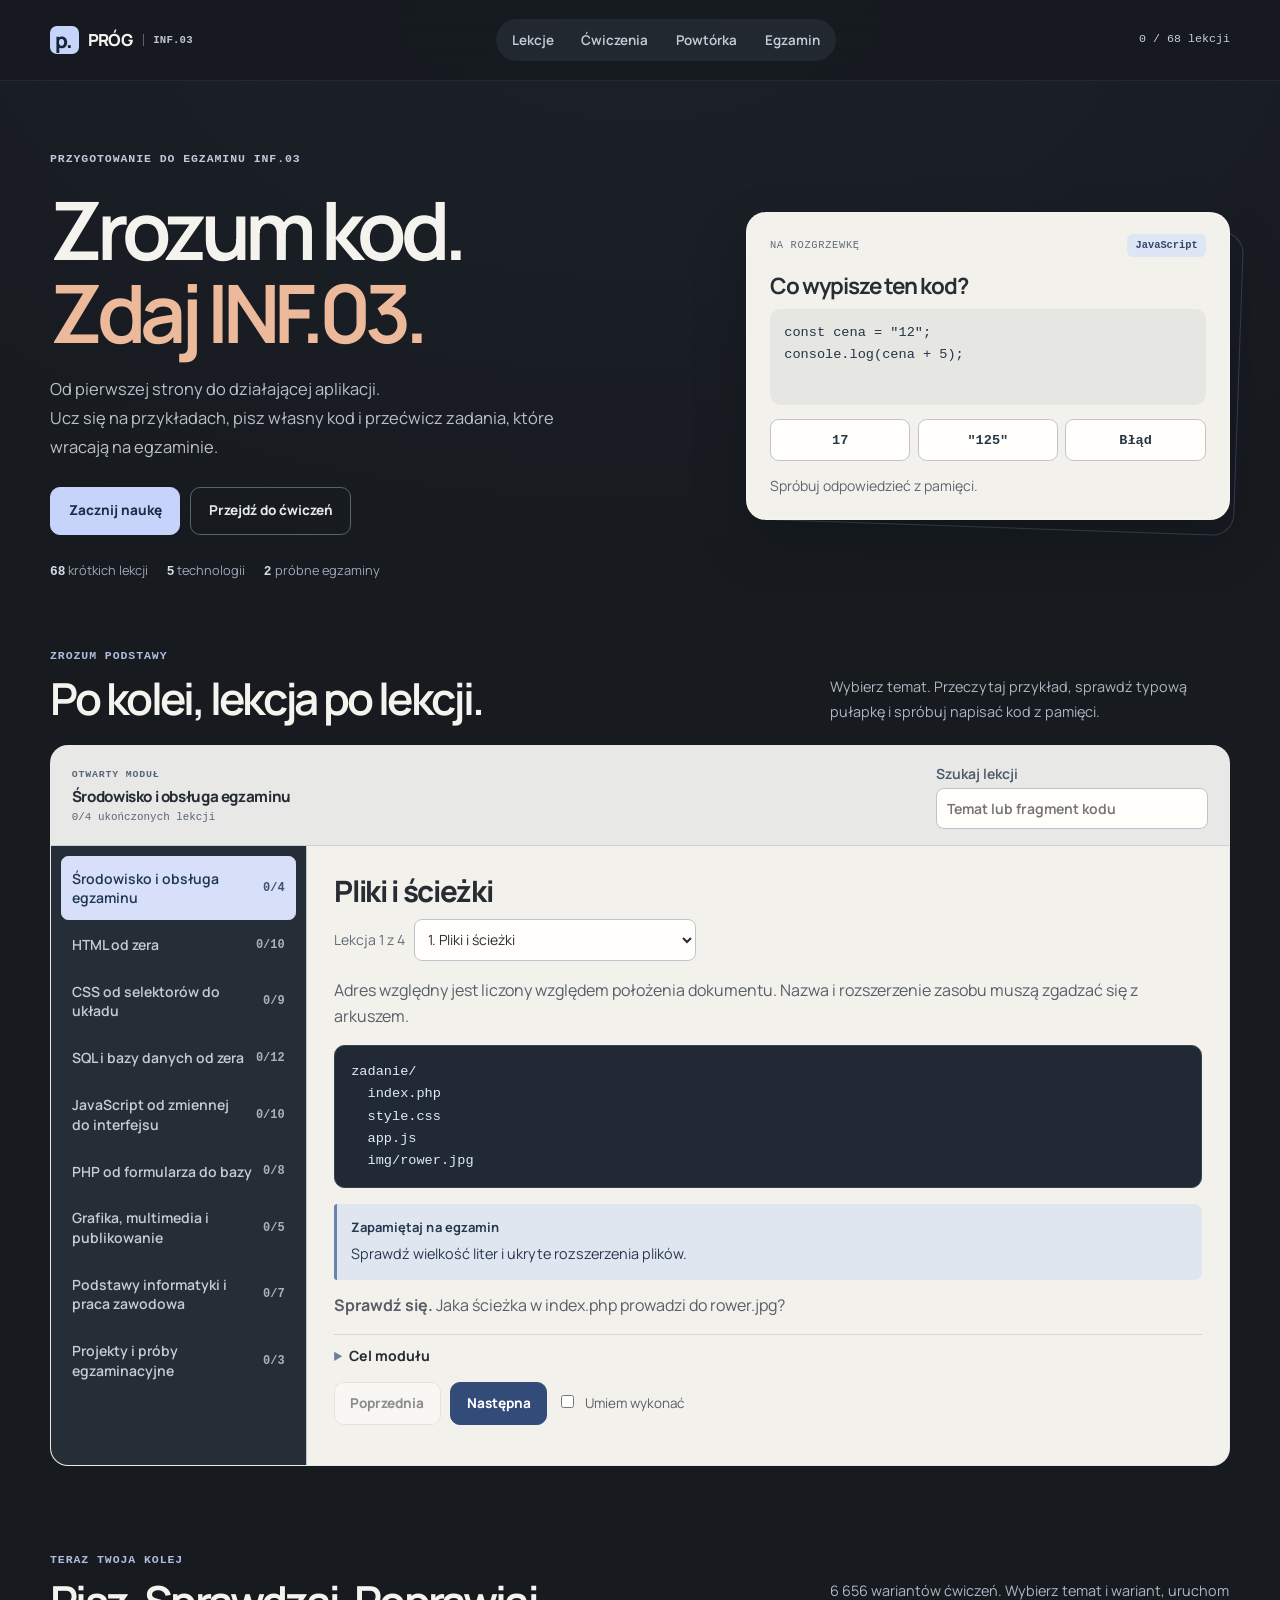
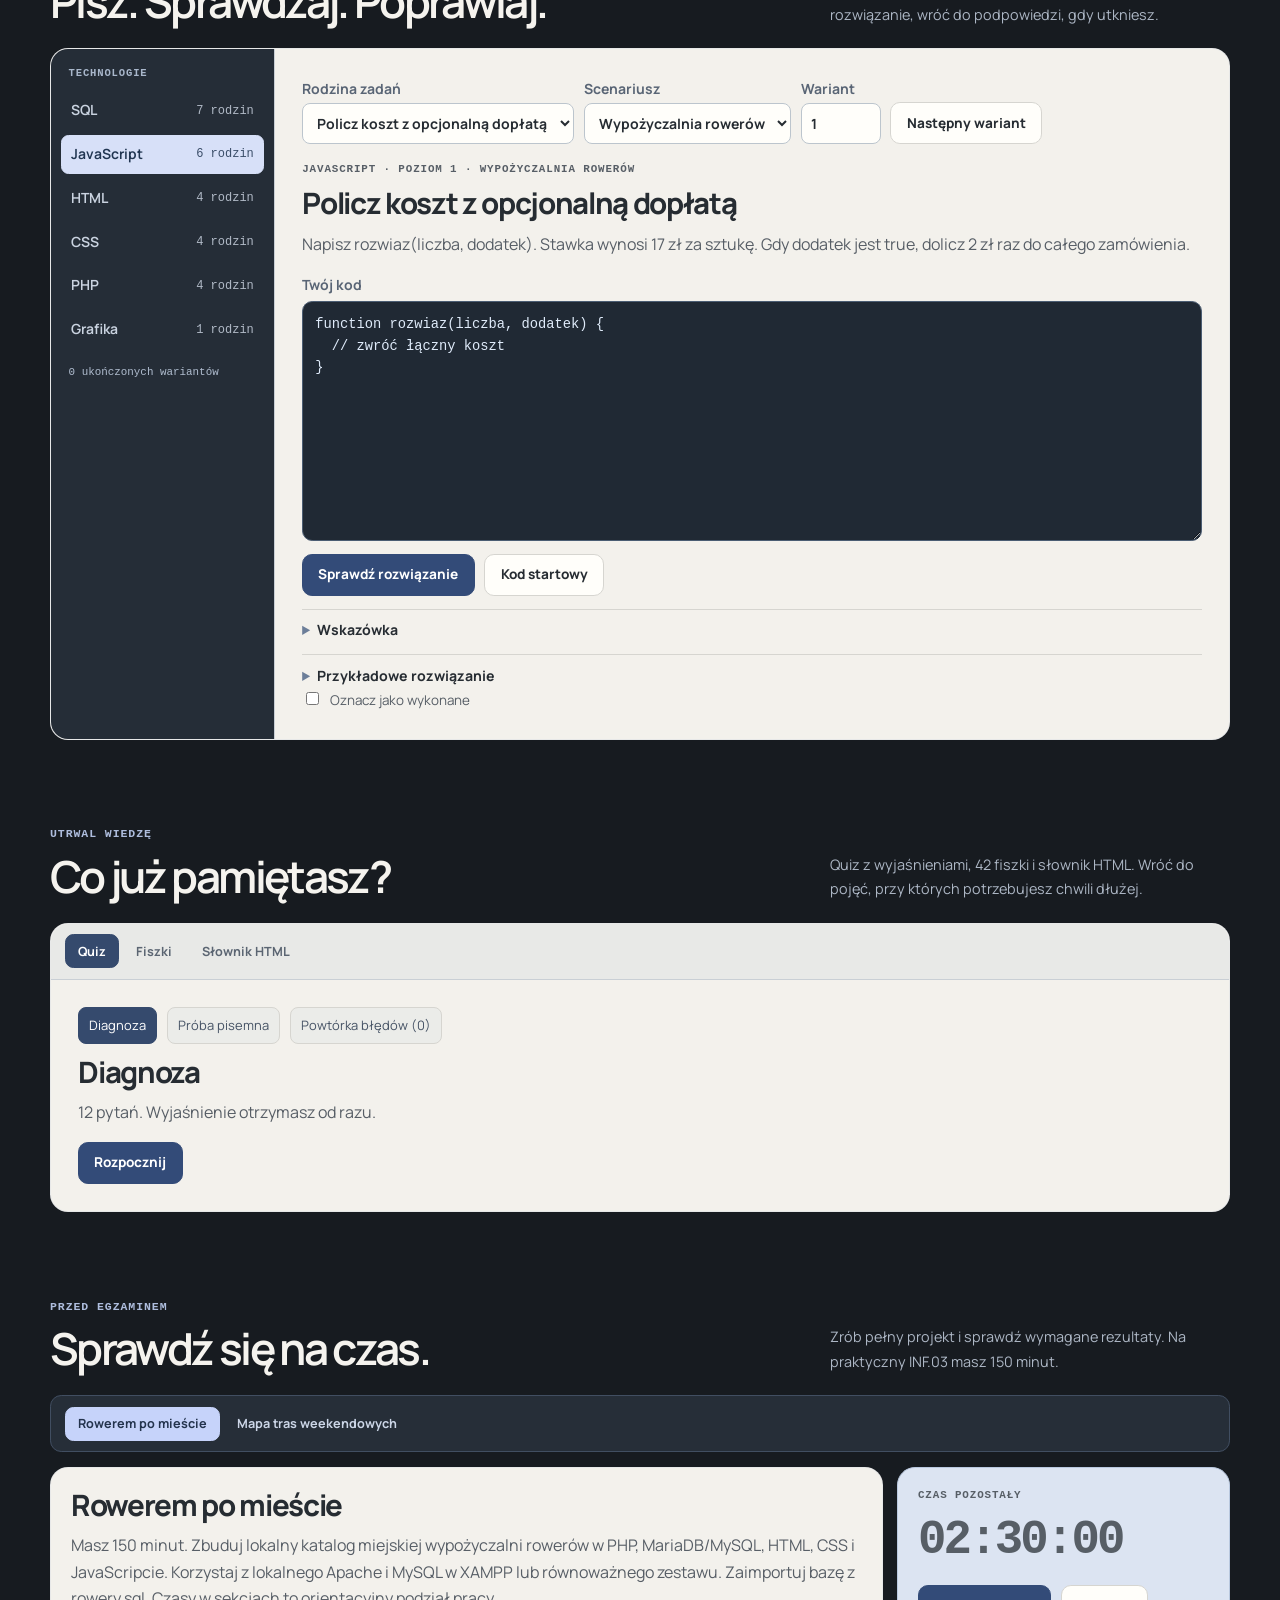
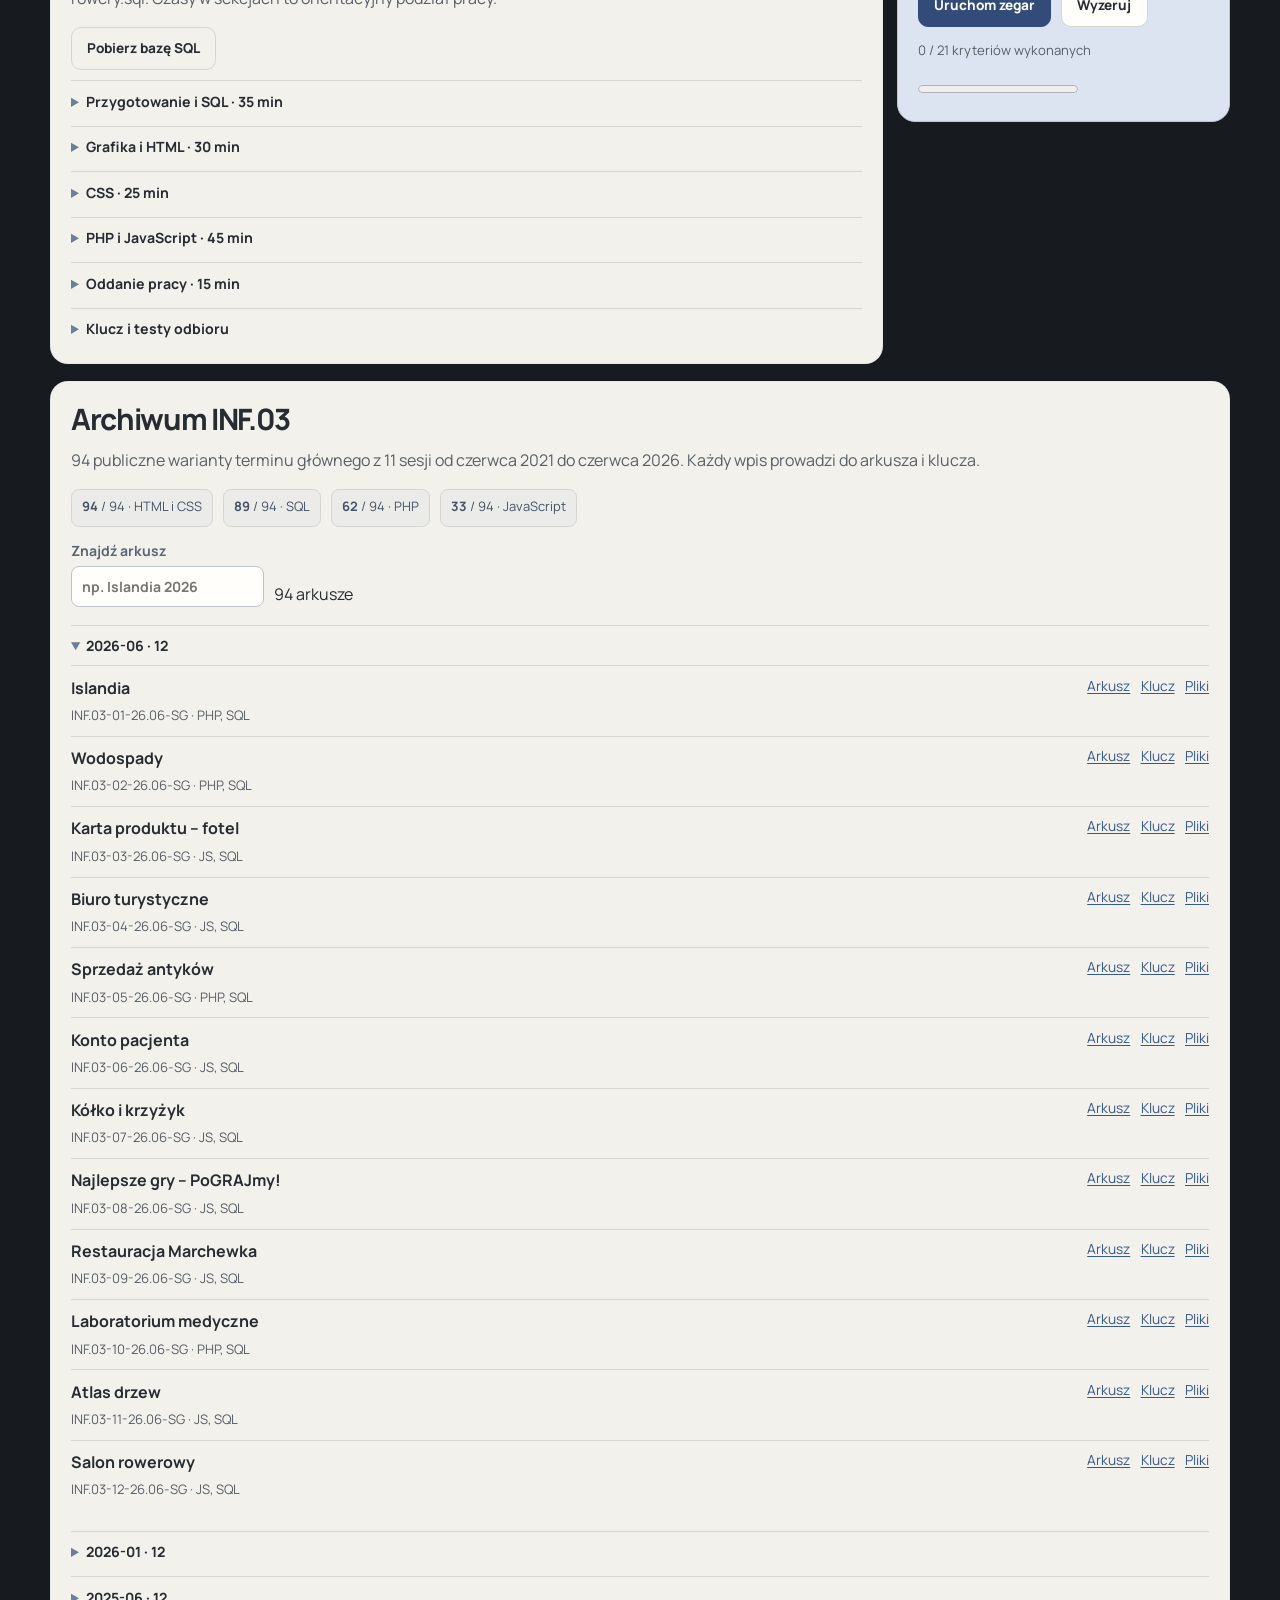
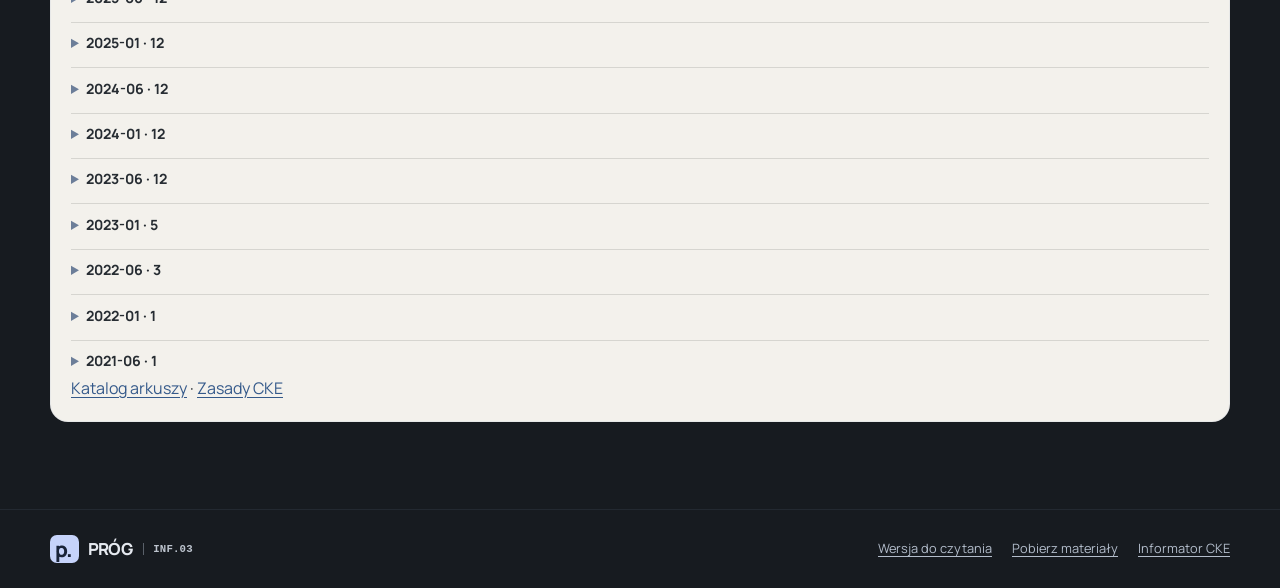
==== commit 49f0118c: "Przebuduj kurs wokół lekcji i ćwiczeń" ====
--- a/index.html
+++ b/index.html
@@ -3,83 +3,60 @@
 <head>
   <meta charset="utf-8">
   <meta name="viewport" content="width=device-width,initial-scale=1">
-  <meta name="color-scheme" content="light">
-  <meta name="theme-color" content="#e5e6e7">
+  <meta name="color-scheme" content="dark">
+  <meta name="theme-color" content="#171b20">
   <meta name="description" content="Kurs do INF.03 od zera. Lekcje, ćwiczenia z kodem, fiszki i próby egzaminacyjne dla technika programisty.">
   <title>PRÓG / Kurs INF.03</title>
-  <link rel="stylesheet" href="style.css?v=3">
-  <link rel="stylesheet" href="activity.css">
-  <link rel="stylesheet" href="walkthrough.css">
-  <script type="module" src="app.mjs?v=3"></script>
+  <link rel="stylesheet" href="style.css?v=4">
+  <script type="module" src="app.mjs?v=4"></script>
 </head>
 <body>
 <a class="skip" href="#tresc">Przejdź do treści</a>
 <header class="site-header">
   <div class="wrap bar">
-    <a class="brand" href="#start"><span class="brand-mark" aria-hidden="true">&gt;_</span> PRÓG<span class="brand-code">/ INF.03</span></a>
-    <nav id="nav" aria-label="Kurs"><a href="#sciezka">Ścieżka</a><a href="#laboratorium">Laboratorium</a><a href="#powtorka">Powtórka</a><a href="#egzamin">Egzamin</a></nav>
-    <a class="head-progress" href="#postep"><span class="status-dot" aria-hidden="true"></span><span id="header-progress">Mój postęp</span></a>
+    <a class="brand" href="#start"><span class="brand-mark" aria-hidden="true">p.</span> PRÓG<span class="brand-code">INF.03</span></a>
+    <nav id="nav" aria-label="Kurs"><a href="#sciezka">Lekcje</a><a href="#laboratorium">Ćwiczenia</a><a href="#powtorka">Powtórka</a><a href="#egzamin">Egzamin</a></nav>
+    <a class="head-progress" href="#sciezka"><span id="header-progress">Moje lekcje</span></a>
   </div>
 </header>
 <main id="tresc">
   <section id="start" class="wrap hero" aria-labelledby="hero-heading">
     <div class="hero-text">
-      <p class="eyebrow"><span></span> KURS DO EGZAMINU ZAWODOWEGO</p>
-      <h1 id="hero-heading">Od zera do<br><em>INF.03<span>.</span></em></h1>
-      <p class="intro">Opanuj HTML, CSS, SQL, JavaScript i PHP. Odtwarzaj kod z pamięci, ćwicz na różnych danych i sprawdź się w próbie na czas.</p>
-      <div class="actions"><a class="button primary" id="continue" href="#sciezka">Zacznij naukę</a><a class="button quiet" href="#laboratorium">Otwórz laboratorium</a></div>
+      <p class="eyebrow">PRZYGOTOWANIE DO EGZAMINU INF.03</p>
+      <h1 id="hero-heading">Zrozum kod.<br><em>Zdaj INF.03.</em></h1>
+      <p class="intro">Od pierwszej strony do działającej aplikacji.<br class="desktop-break"> Ucz się na przykładach, pisz własny kod i przećwicz zadania, które wracają na egzaminie.</p>
+      <div class="actions"><a class="button primary" id="continue" href="#sciezka">Zacznij od podstaw</a><a class="button quiet" href="#laboratorium">Przejdź do ćwiczeń</a></div>
+      <div class="hero-facts"><span><strong>68</strong> krótkich lekcji</span><span><strong>5</strong> technologii</span><span><strong>2</strong> próbne egzaminy</span></div>
     </div>
-    <div class="hero-visual" aria-label="Interaktywny podgląd kodu i jego wyniku">
-      <div class="console">
-        <div class="console-top"><span class="window-dots" aria-hidden="true"><i></i><i></i><i></i></span><span id="demo-file">index.html</span><span class="console-state"><i></i> PODGLĄD</span></div>
-        <div class="demo-tabs" id="demo-tabs" role="group" aria-label="Przykładowa technologia"></div>
-        <pre class="demo-code" id="demo-code"><code><b>&lt;form&gt;</b>
-  &lt;label for="email"&gt;E-mail&lt;/label&gt;
-  &lt;input id="email" type="email"&gt;
-<b>&lt;/form&gt;</b></code></pre>
-        <div class="console-output"><span class="console-result" id="demo-result">Etykieta i pole działają razem.</span><button type="button" class="run" id="demo-run" hidden>Uruchom</button></div>
-      </div>
+    <div class="warmup" id="warmup" aria-labelledby="warmup-heading">
+      <div class="warmup-top"><span>NA ROZGRZEWKĘ</span><span class="warmup-subject" id="warmup-subject">JavaScript</span></div>
+      <h2 id="warmup-heading">Co wypisze ten kod?</h2>
+      <pre class="warmup-code" id="warmup-code"><code>const cena = "12";
+console.log(cena + 5);</code></pre>
+      <div id="warmup-options" class="warmup-options"></div>
+      <p id="warmup-feedback" class="warmup-feedback" role="status">Spróbuj odpowiedzieć z pamięci.</p>
+      <button type="button" id="warmup-next" class="text-button" hidden>Kolejny przykład</button>
     </div>
   </section>
-  <div class="wrap metrics" aria-label="Zawartość kursu">
-    <div><strong>68</strong><span>lekcji od podstaw</span></div><div><strong>6 656</strong><span>wariantów ćwiczeń</span></div><div><strong>115</strong><span>elementów w słowniku HTML</span></div><div><strong>2 × 150 min</strong><span>próby praktyczne</span></div>
-  </div>
-  <nav class="technology-strip" aria-label="Przejdź do modułu">
-    <div class="wrap technology-track">
-      <a href="#sciezka" data-track-module="html">HTML</a><a href="#sciezka" data-track-module="css">CSS</a><a href="#sciezka" data-track-module="sql">SQL</a><a href="#sciezka" data-track-module="js">JavaScript</a><a href="#sciezka" data-track-module="php">PHP</a><a href="#sciezka" data-track-module="media">Grafika</a><a href="#sciezka" data-track-module="pisemny">Teoria egzaminacyjna</a>
-    </div>
-  </nav>
   <noscript><div class="wrap notice">Materiały do czytania, przykłady, zadania i archiwum działają w <a href="lektura.html">wersji do czytania</a>. Edytor i quiz wymagają JavaScriptu.</div></noscript>
-  <section class="wrap section editorial" id="sciezka" aria-labelledby="lesson-heading">
-    <div class="editorial-intro"><p class="kicker">PROGRAM KURSU</p><h2 id="lesson-heading">Ścieżka<br class="wide-break"> nauki.</h2><p class="lede">Od pierwszego pliku HTML po pełną próbę INF.03. Otwórz moduł albo wpisz pojęcie, które chcesz powtórzyć.</p></div>
+  <section class="wrap section" id="sciezka" aria-labelledby="lesson-heading">
+    <div class="section-heading"><div><p class="kicker">ZROZUM PODSTAWY</p><h2 id="lesson-heading">Po kolei, lekcja po lekcji.</h2></div><p class="lede">Wybierz temat. Przeczytaj przykład, sprawdź typową pułapkę i spróbuj napisać kod z pamięci.</p></div>
     <div class="course" id="course"><div class="loading">Wczytuję lekcje… <a href="lektura.html">Wersja do czytania</a></div></div>
   </section>
-  <section class="activity-band" id="postep" aria-labelledby="progress-heading">
-    <div class="wrap section">
-      <div class="section-heading"><div><p class="kicker">TWÓJ POSTĘP</p><h2 id="progress-heading">Rytm nauki.</h2></div><p class="lede">Zobacz, w które dni pracujesz nad lekcjami, ćwiczeniami i quizami.</p></div>
-      <div id="activity"></div>
-    </div>
-  </section>
-  <div class="dark-band">
     <section class="wrap section" id="laboratorium" aria-labelledby="lab-heading">
-      <div class="section-heading"><div><p class="kicker">PRAKTYKA</p><h2 id="lab-heading">Laboratorium.</h2></div><p class="lede">Napisz rozwiązanie albo napraw kod. Zmień wariant, żeby przećwiczyć tę samą umiejętność na nowych danych.</p></div>
+      <div class="section-heading"><div><p class="kicker">TERAZ TWOJA KOLEJ</p><h2 id="lab-heading">Pisz. Sprawdzaj. Poprawiaj.</h2></div><p class="lede">6 656 wariantów ćwiczeń. Wybierz temat i wariant, uruchom rozwiązanie, wróć do podpowiedzi, gdy utkniesz.</p></div>
       <div id="lab" class="layout"></div>
     </section>
-    <section class="wrap section editorial worked" id="przyklad" aria-labelledby="worked-heading">
-      <div class="editorial-intro"><p class="kicker">PRZYKŁAD Z PRAKTYKI</p><h2 id="worked-heading">Gdzie zniknęła wartość?</h2><p class="lede">Prześledź drogę od pola formularza do skryptu PHP. Zacznij od objawu i sprawdź, gdzie dane przestają się zgadzać.</p></div>
-      <div id="walkthrough"></div>
-    </section>
-  </div>
   <section class="wrap section" id="powtorka" aria-labelledby="recall-heading">
-    <div class="section-heading"><div><p class="kicker">ĆWICZ PAMIĘĆ</p><h2 id="recall-heading">Powtórka.</h2></div><p class="lede">Rozwiąż diagnozę, wyjaśnij pojęcia z fiszek i sprawdź składnię w słowniku.</p></div>
+    <div class="section-heading"><div><p class="kicker">UTRWAL WIEDZĘ</p><h2 id="recall-heading">Co już pamiętasz?</h2></div><p class="lede">Quiz z wyjaśnieniami, 42 fiszki i słownik HTML. Wróć do pojęć, przy których potrzebujesz chwili dłużej.</p></div>
     <div id="recall" class="panel"></div>
   </section>
   <section class="wrap section" id="egzamin" aria-labelledby="exam-heading">
-    <div class="section-heading"><div><p class="kicker">PRACA NA CZAS</p><h2 id="exam-heading">Próby egzaminacyjne.</h2></div><p class="lede">Pisemny to 40 pytań w 60 minut. Na praktyczny INF.03 masz 150 minut.</p></div>
+    <div class="section-heading"><div><p class="kicker">PRZED EGZAMINEM</p><h2 id="exam-heading">Sprawdź się na czas.</h2></div><p class="lede">Zrób pełny projekt i sprawdź wymagane rezultaty. Na praktyczny INF.03 masz 150 minut.</p></div>
     <div id="exams"></div>
     <div class="archive" id="archiwum"><h3>Archiwum INF.03</h3><p>94 publiczne warianty terminu głównego z 11 sesji od czerwca 2021 do czerwca 2026. Każdy wpis prowadzi do arkusza i klucza.</p><div id="archive"></div></div>
   </section>
 </main>
-<footer class="site-footer"><div class="wrap footer-row"><a class="brand" href="#start"><span class="brand-mark" aria-hidden="true">&gt;_</span> PRÓG<span class="brand-code">/ INF.03</span></a><a href="lektura.html">Wersja do czytania</a><a href="materialy-inf03.zip" download>Pobierz materiały</a><a href="https://bip.cke.gov.pl/attachments/download/8580">Informator CKE</a></div></footer>
+<footer class="site-footer"><div class="wrap footer-row"><a class="brand" href="#start"><span class="brand-mark" aria-hidden="true">p.</span> PRÓG<span class="brand-code">INF.03</span></a><a href="lektura.html">Wersja do czytania</a><a href="materialy-inf03.zip" download>Pobierz materiały</a><a href="https://bip.cke.gov.pl/attachments/download/8580">Informator CKE</a></div></footer>
 </body>
 </html>
--- a/style.css
+++ b/style.css
@@ -1,178 +1,159 @@
 @font-face{font-family:Manrope;src:url("manrope-latin-ext-wght-normal.woff2") format("woff2");font-weight:200 800;font-display:swap;unicode-range:U+0100-02BA,U+02BD-02C5,U+02C7-02CC,U+02CE-02D7,U+02DD-02FF,U+0304,U+0308,U+0329,U+1D00-1DBF,U+1E00-1E9F,U+1EF2-1EFF,U+2020,U+20A0-20AB,U+20AD-20C0,U+2113,U+2C60-2C7F,U+A720-A7FF}
 @font-face{font-family:Manrope;src:url("manrope-latin-wght-normal.woff2") format("woff2");font-weight:200 800;font-display:swap;unicode-range:U+0000-00FF,U+0131,U+0152-0153,U+02BB-02BC,U+02C6,U+02DA,U+02DC,U+0304,U+0308,U+0329,U+2000-206F,U+20AC,U+2122,U+2191,U+2193,U+2212,U+2215,U+FEFF,U+FFFD}
 
-:root{color-scheme:light;--page:#e5e6e7;--paper:#eff0f0;--surface:#f0f0ef;--lift:#f8f8f7;--line:#c4c6c8;--text:#202224;--muted:#52565b;--quiet:#55585d;--hot:#f9652d;--ink-orange:#a7360f;--hot2:#ff9b75;--mono:"Cascadia Mono",Consolas,monospace;--sans:Manrope,"Segoe UI",system-ui,sans-serif;--radius:16px}
+:root{color-scheme:dark;--page:#171b20;--paper:#f3f1ec;--surface:#f3f1ec;--lift:#fffefa;--line:#d6d5d0;--text:#262c32;--muted:#575e66;--quiet:#616872;--accent:#c6d3fa;--accent-ink:#354f91;--peach:#edb99b;--dark-line:#343c46;--radius:18px;--mono:"Cascadia Mono",Consolas,monospace;--sans:Manrope,"Segoe UI",system-ui,sans-serif}
 *,*::before,*::after{box-sizing:border-box}
-html{scroll-behavior:smooth;scroll-padding-top:110px}
-body{margin:0;background:var(--page);color:var(--text);font:1rem/1.65 var(--sans)}
-button,input,select,textarea{font:inherit}a{color:inherit}button{cursor:pointer}button:disabled{cursor:default;opacity:.48}
-[hidden]{display:none!important}
-*:focus-visible{outline:2px solid var(--ink-orange);outline-offset:4px}
-.dark-band *:focus-visible,.console *:focus-visible,.terminal-search:focus-within{outline-color:var(--hot2)}
-h1,h2,h3,h4,p{margin-top:0}h2,h3,h4{line-height:1.12;letter-spacing:-.048em;font-weight:585}p:last-child{margin-bottom:0}
-pre{margin:0;font:.87rem/1.65 var(--mono);white-space:pre;overflow:auto;tab-size:2}code,kbd{font-family:var(--mono)}
-.wrap{width:min(100% - 6rem,1280px);margin-inline:auto}
+html{scroll-behavior:smooth;scroll-padding-top:104px}
+body{margin:0;background:radial-gradient(ellipse 80% 580px at 50% 0,#262d3b55,transparent),var(--page);color:#f5f3ee;font:1rem/1.65 var(--sans)}
+button,input,select,textarea{font:inherit}a{color:inherit}button{cursor:pointer}button:disabled{cursor:default;opacity:.5}
+[hidden]{display:none!important}*:focus-visible{outline:3px solid #8fabe6;outline-offset:3px}
+h1,h2,h3,h4,p{margin-top:0}h2,h3,h4{line-height:1.16;letter-spacing:-.045em;font-weight:690}p:last-child{margin-bottom:0}
+pre{margin:0;font:.88rem/1.65 var(--mono);white-space:pre;overflow:auto;tab-size:2}code,kbd{font-family:var(--mono)}
+.wrap{width:min(100% - 5rem,1180px);margin-inline:auto}
 .sr-only,.skip:not(:focus){position:absolute;width:1px;height:1px;padding:0;margin:-1px;overflow:hidden;clip-path:inset(50%);white-space:nowrap;border:0}
-.skip{position:fixed;top:1rem;left:1rem;background:#141516;color:#fff;padding:.55rem .95rem;z-index:10;border-radius:.45rem}
+.skip{position:fixed;top:1rem;left:1rem;background:var(--accent);color:#192338;padding:.55rem .95rem;z-index:10;border-radius:.45rem}
 
-.site-header{position:sticky;top:0;z-index:5;background:#e5e6e7ed;backdrop-filter:blur(14px);border-bottom:1px solid #b5b8bc65}
-.bar{min-height:5.05rem;display:flex;align-items:center;gap:clamp(1rem,3.5vw,3.1rem)}
-.brand{display:inline-flex;align-items:center;gap:.57rem;font-weight:795;font-size:1.19rem;letter-spacing:-.065em;text-decoration:none;white-space:nowrap;margin-right:auto}
-.brand-code{font:500 .72rem var(--mono);color:var(--quiet);letter-spacing:0}
-.brand-mark{width:.49rem;height:.49rem;flex:none;background:var(--hot);overflow:hidden;text-indent:1rem}
-.bar nav{display:flex;align-items:center;gap:clamp(.9rem,2.7vw,2.45rem)}
-.bar nav a,.head-progress{text-decoration:none;font-size:.88rem;font-weight:610;white-space:nowrap}
-.bar nav a:hover,.bar nav a[aria-current=location]{color:var(--ink-orange)}
-.head-progress{display:flex;align-items:center;gap:.46rem;background:#171819;color:#fff;border:1px solid #171819;padding:.63rem .84rem;border-radius:2rem;font:550 .75rem var(--mono)}
-.status-dot,.eyebrow>span,.console-state i{width:.44rem;height:.44rem;display:inline-block;background:var(--hot);flex:none}
-.head-progress .status-dot,.console-state i{border-radius:50%}
+.site-header{position:sticky;top:0;z-index:5;background:#171b20f0;backdrop-filter:blur(16px);border-bottom:1px solid #343c4670}
+.bar{min-height:5rem;display:flex;align-items:center;justify-content:space-between;gap:1.1rem}
+.brand{display:inline-flex;align-items:center;gap:.55rem;font-weight:790;font-size:1.04rem;letter-spacing:-.035em;text-decoration:none;white-space:nowrap}
+.brand-code{font:550 .67rem var(--mono);color:#bdc4ce;letter-spacing:.015em;border-left:1px solid #5a616a;padding-left:.6rem;margin-left:.1rem}
+.brand-mark{display:grid;place-items:center;width:1.8rem;height:1.8rem;background:var(--accent);color:#192338;font:800 1.3rem/1 var(--sans);border-radius:.43rem;letter-spacing:-.11em;padding-right:.12em}
+.bar nav{display:flex;align-items:center;gap:.3rem;padding:.25rem;border-radius:2rem;background:#222830}
+.bar nav a{text-decoration:none;font-size:.84rem;font-weight:640;white-space:nowrap;padding:.4rem .72rem;border-radius:1.2rem;color:#c4cbd4;transition:background .18s,color .18s}
+.bar nav a:hover{color:white;background:#343d48}.bar nav a[aria-current=location]{color:#f5f7ff;background:#3b4657}
+.head-progress{color:#c6cfdf;text-decoration:none;font:.73rem/1.3 var(--mono);white-space:nowrap}.head-progress:hover{color:white}
 
-.hero{display:grid;grid-template-columns:minmax(0,1fr) minmax(0,1.02fr);min-height:30.8rem;align-items:center;gap:clamp(1.7rem,5vw,6rem);padding-block:3rem}
+.hero{display:grid;grid-template-columns:minmax(0,1.2fr) minmax(0,.92fr);align-items:center;gap:clamp(1.7rem,5vw,5.3rem);padding-block:4.35rem 4.2rem}
 .hero-text{min-width:0}
-.eyebrow,.kicker,.small-label{font:570 .76rem/1.45 var(--mono);letter-spacing:.075em;text-transform:uppercase}
-.eyebrow,.kicker{display:flex;align-items:center;gap:.58rem;color:var(--quiet);margin-bottom:1rem}
-.kicker::before{content:"";width:.42rem;height:.42rem;background:var(--hot);flex:none}
-h1{font-size:clamp(4.8rem,7.5vw,7.3rem);line-height:.96;letter-spacing:-.083em;margin:0 0 1.4rem;font-weight:530}
-h1 em{font-style:normal}h1 em span{color:#d24a1b}
-.intro{color:var(--muted);font-size:clamp(1rem,1.6vw,1.15rem);line-height:1.64;max-width:31rem;margin-bottom:1.65rem}
-.actions,.tool-row,.choice-row{display:flex;align-items:center;flex-wrap:wrap;gap:.58rem}
-.tool-row{margin-block:.6rem}
-.button{display:inline-flex;justify-content:center;align-items:center;gap:.4rem;text-align:center;min-height:2.68rem;padding:.62rem .93rem;border:1px solid var(--line);border-radius:.55rem;background:var(--lift);color:var(--text);text-decoration:none;font-size:.88rem;font-weight:720;line-height:1.25;transition:border-color .15s,background .15s,transform .16s}
-.button:hover{border-color:#8b8d91;background:#fff}.button:active{transform:translateY(1px)}
-.button.primary{background:#161718;border-color:#161718;color:#fff}.button.primary:hover{background:#383334}
-.button.quiet{background:transparent}.button.quiet:hover{background:var(--lift)}
-.hero .button{border-radius:2rem;padding-inline:1rem}
-.hero-visual{min-width:0;position:relative}
-.console{color:#f3f3f3;position:relative;border-radius:1rem;overflow:hidden;background:#101112;border:1px solid #262729;box-shadow:0 1.65rem 2.9rem #20212335;transition:box-shadow .25s}
-.console:focus-within,.console:hover{box-shadow:0 1.8rem 3.4rem #2021234a}
-.console-top{color:#ddd;display:flex;align-items:center;gap:.65rem;padding-inline:.8rem;border-bottom:1px solid #303031;font:550 .78rem var(--mono)}
-.console-top #demo-file{background:#1f2021;border-bottom:2px solid var(--hot);padding:.78rem .78rem .69rem}
-.window-dots{display:flex;gap:.29rem}.window-dots i{width:.44rem;height:.44rem;border-radius:50%;background:#4c4d4f}.window-dots i:first-child{background:#787979}
-.console-state{margin-left:auto;display:flex;align-items:center;gap:.36rem;font-size:.67rem;color:#c7c4c3;letter-spacing:.04em}
-.console-state i{width:.3rem;height:.3rem}
-.demo-tabs{display:flex;gap:.27rem;padding:.59rem .77rem 0;overflow:auto}
-.demo-tabs button,.tab{font:595 .79rem var(--mono);color:var(--muted);background:transparent;border:1px solid transparent;border-radius:.44rem;padding:.42rem .55rem;white-space:nowrap}
-.demo-tabs button{color:#b7b5b4;transition:color .16s,background .16s}
-.demo-tabs button:hover{color:white;background:#292a2c}
-.demo-tabs button[aria-pressed=true]{background:#29221e;border-color:#75432d;color:#ffb294}
-.demo-code{padding:1rem .84rem;color:#e0e0df;min-height:10rem}
-.demo-code b{color:#ff966a;font-weight:580}.line-number{display:inline-block;width:2rem;color:#9c9e9e;user-select:none}.code-cursor{height:.95em;width:.43rem;background:var(--hot);display:inline-block;vertical-align:middle;margin-left:.18rem;animation:cursor 1.2s steps(2,end) 3}
-@keyframes cursor{50%{opacity:.12}}
-.console-output{display:flex;gap:.45rem;align-items:center;justify-content:space-between;border-top:1px solid #343435;padding:.66rem .8rem;min-height:3.28rem}
-.console-result{font:.76rem/1.4 var(--mono);color:#bbbdbf}.console-result[data-ran]{color:#ffab87;animation:arrive .28s ease-out}
-@keyframes arrive{from{opacity:.2;transform:translateY(4px)}}
-.run{font:655 .76rem var(--mono);padding:.42rem .52rem;border-radius:.4rem;border:1px solid #665044;background:#2c231e;color:#ffd2bb}
-.run:hover{background:#493124}
-.metrics{display:grid;grid-template-columns:repeat(4,1fr);border-top:1px solid var(--line);padding:1.1rem 0 1.65rem}
-.metrics>div{display:grid;gap:.22rem;padding:0 1.1rem;border-right:1px solid var(--line)}
-.metrics>div:first-child{padding-left:0}.metrics>div:last-child{border:0}
-.metrics strong{font:610 clamp(1.03rem,1.95vw,1.5rem)/1.15 var(--mono);letter-spacing:-.042em}
-.metrics span{color:var(--muted);font:.72rem/1.4 var(--mono)}
-.technology-strip{background:#171819;color:#e9e9e8;padding:.64rem 0}
-.technology-track{display:flex;align-items:center;justify-content:space-between;gap:.6rem;overflow-x:auto;scrollbar-width:thin;padding:.24rem .15rem}
-.technology-track a{font:590 .76rem var(--mono);text-decoration:none;text-transform:uppercase;letter-spacing:.062em;white-space:nowrap;padding:.25rem}
-.technology-track a+a::before{content:"/";color:var(--hot);margin-right:clamp(.45rem,3vw,2.4rem)}
-.technology-track a:hover{color:var(--hot2)}
+.eyebrow,.kicker,.small-label{font:620 .72rem/1.4 var(--mono);letter-spacing:.08em;text-transform:uppercase}
+.eyebrow{color:#c0c9db;margin-bottom:1.3rem}
+h1{font-size:clamp(3.25rem,6.3vw,5.9rem);line-height:1.04;letter-spacing:-.075em;margin:0 0 1.25rem;font-weight:650}
+h1 em{font-style:normal;color:var(--peach)}
+.intro{color:#bbc1c9;line-height:1.75;font-size:1.03rem;max-width:33rem;margin-bottom:1.55rem}
+.actions,.tool-row,.choice-row{display:flex;align-items:center;flex-wrap:wrap;gap:.62rem}.tool-row{margin-block:.8rem}
+.button{display:inline-flex;justify-content:center;align-items:center;gap:.4rem;text-align:center;min-height:2.65rem;padding:.62rem .95rem;border:1px solid var(--line);border-radius:.62rem;background:var(--lift);color:var(--text);text-decoration:none;font-size:.85rem;font-weight:750;line-height:1.25;transition:border-color .18s,background .18s,transform .18s}
+.button:hover{background:white;border-color:#9aa2ad}.button:active{transform:translateY(1px)}
+.button.primary{background:#334b78;border-color:#334b78;color:#fff}.button.primary:hover{background:#233b66}
+.button.quiet{background:transparent}
+.hero .button{min-height:3rem;padding:.72rem 1.1rem}
+.hero .button.primary{background:var(--accent);border-color:var(--accent);color:#1d2c49}.hero .button.primary:hover{background:#d8e1ff}
+.hero .button.quiet{color:#e3e8ef;border-color:#596371}.hero .button.quiet:hover{background:#2c3440;border-color:#8391a5}
+.hero-facts{display:flex;flex-wrap:wrap;gap:.43rem 1.15rem;align-items:center;color:#9ea9b8;font-size:.76rem;margin-top:1.6rem}
+.hero-facts strong{color:#d5dce6;font:600 .8rem var(--mono)}
+.warmup{color-scheme:light;position:relative;background:#f3f1ec;color:#272d35;border-radius:1.25rem;padding:1.3rem 1.45rem 1.2rem;box-shadow:0 1.4rem 3.3rem #070a0e35;border:1px solid #fff3;min-width:0}
+.warmup::before{content:"";position:absolute;inset:.7rem -.6rem -.6rem .75rem;border:1px solid #5260788c;border-radius:1.35rem;z-index:-1;transform:rotate(2deg)}
+.warmup-top{display:flex;align-items:center;justify-content:space-between;font:.65rem var(--mono);letter-spacing:.065em;color:#636c78;gap:.5rem}
+.warmup-subject{background:#dee5f4;color:#33476e;border-radius:.4rem;padding:.35rem .5rem;font-weight:650;letter-spacing:0}
+.warmup h2{font-size:1.4rem;margin:1rem 0 .65rem;letter-spacing:-.048em}
+.warmup-code{background:#e6e6e3;color:#263347;border-radius:.65rem;padding:.8rem .9rem;margin-bottom:.85rem;min-height:6rem;font-size:.85rem;line-height:1.62}
+.warmup-options{display:grid;grid-template-columns:repeat(3,minmax(0,1fr));gap:.45rem}
+.warmup-option{min-width:0;overflow-wrap:anywhere;border:1px solid #bfc4ca;background:#fffefa;color:#283747;min-height:2.65rem;border-radius:.53rem;font:650 .85rem var(--mono);padding:.4rem .28rem;transition:background .18s,transform .18s,border-color .18s}
+.warmup-option:hover{background:#e2e9fa;border-color:#5b77b4;transform:translateY(-2px)}.warmup-option:disabled{opacity:1;cursor:default;transform:none}
+.warmup-option.correct{background:#d6e7d7;border-color:#65876d;color:#25462a}.warmup-option.incorrect{background:#efd9d1;border-color:#a77564;color:#703e2b}
+.warmup-feedback{font-size:.8rem;color:#5d6570;margin:.85rem 0 0;line-height:1.6;min-height:1.55rem}
+.warmup-feedback.answered{animation:arrive .24s ease-out}
+.text-button{background:none;border:0;border-bottom:1px solid #a9b3c7;color:#385584;font-size:.78rem;font-weight:750;padding:0 0 .1rem;margin-top:.6rem}
+.text-button:hover{color:#102e64;border-color:#102e64}
 
-.section{margin-block:clamp(3.55rem,7vw,6.8rem)}
-.section-heading{display:grid;grid-template-columns:minmax(0,1fr) minmax(0,.68fr);gap:1.3rem;align-items:end;margin-bottom:1.55rem}
-.section h2{font-size:clamp(2.45rem,5.3vw,4.7rem);letter-spacing:-.077em;margin:0;font-weight:545}
-.lede{color:var(--muted);margin:0;max-width:30rem;font-size:1.01rem;justify-self:end}
-.section-heading .kicker{margin-bottom:.56rem}
-.editorial{display:grid;grid-template-columns:minmax(0,.71fr) minmax(0,1.35fr);align-items:start;gap:clamp(1.4rem,5vw,5.5rem)}
-.editorial-intro{position:sticky;top:7.5rem;min-width:0}
-.editorial-intro .lede{margin-top:1.23rem;max-width:22.5rem}
-.course,#walkthrough{min-width:0}
-.terminal-search{background:#151617;color:#e7e8e8;border-radius:.85rem;display:flex;align-items:center;gap:.62rem;padding:.52rem .74rem;font:.77rem/1.35 var(--mono);outline:2px solid transparent;outline-offset:3px}
-.search-prompt{white-space:nowrap;color:#ff9b71;padding-left:.13rem}
-.terminal-search input{flex:1;min-width:0;border:0!important;background:transparent!important;color:#f3f3f3!important;padding-inline:.12rem!important;font:inherit!important;outline:none!important}
-.terminal-search input::placeholder{color:#b3b3b3}
-.terminal-search [role=status]{white-space:nowrap;color:#ddd}
-.terminal-search kbd{border:1px solid #636365;border-radius:.3rem;padding:.12rem .37rem;color:#ddd}
-.catalog{margin-top:1.7rem;border-top:1px solid var(--line)}
-.catalog-entry,.match-row{border-bottom:1px solid var(--line)}
-.catalog-row{display:grid;grid-template-columns:minmax(0,1.06fr) minmax(0,1fr) auto;align-items:center;gap:.73rem;width:100%;padding:1.33rem .1rem;text-align:left;color:var(--text);background:transparent;border:none;border-radius:0}
-.catalog-row:hover .catalog-title,.catalog-row[aria-expanded=true] .catalog-title{color:var(--ink-orange)}
-.catalog-title{display:flex;gap:.53rem;align-items:baseline;font-size:clamp(1.05rem,1.8vw,1.48rem);font-weight:615;line-height:1.2;letter-spacing:-.052em;transition:color .16s}
-.catalog-arrow{height:.49rem;width:.49rem;border-right:2px solid #c64a1d;border-top:2px solid #c64a1d;transform:rotate(45deg);flex:none;margin:.18rem .2rem .07rem .08rem;align-self:center;transition:transform .2s}
-.catalog-row[aria-expanded=true] .catalog-arrow{transform:rotate(135deg)}
-.catalog-tags{display:flex;flex-wrap:wrap;gap:.3rem;color:var(--muted);font-size:.83rem}
-.catalog-tags>span{background:#f0f0ef;border:1px solid #c4c5c7;color:#333639;border-radius:.43rem;padding:.24rem .39rem;font:.68rem var(--mono);white-space:nowrap}
-.catalog-progress{color:var(--muted);font:.76rem var(--mono);white-space:nowrap}
-.match-row{grid-template-columns:minmax(0,1.3fr) minmax(0,1fr);border-bottom:1px solid var(--line)}
-.lesson-panel{border:1px solid #c7c8c9;border-radius:var(--radius);background:#f0f0ef;margin-block:.1rem 1.15rem;animation:arrive .24s ease-out}
-.lesson-select{display:flex;align-items:center;flex-wrap:wrap;gap:.55rem;margin:.7rem 0 .88rem}.lesson-select select{max-width:100%}
-.activity-band{display:flow-root;background:#eeefef;border-block:1px solid #d1d3d4}
+.section{margin-block:0 5.4rem;scroll-margin-top:0}
+.section-heading{display:flex;align-items:end;justify-content:space-between;gap:1.5rem;margin-bottom:1.3rem}
+.section h2{font-size:clamp(1.9rem,3.45vw,3.1rem);letter-spacing:-.06em;margin:0;font-weight:640}
+.kicker{color:#aebddd;margin-bottom:.52rem}
+.lede{color:#adb7c5;max-width:25rem;margin:0;font-size:.9rem;line-height:1.7}
+.course{background:var(--paper);border:1px solid #b8c5d330;border-radius:var(--radius);overflow:hidden;color:var(--text);color-scheme:light}
+.course-toolbar{display:flex;align-items:center;justify-content:space-between;gap:1rem;padding:1.02rem 1.3rem;background:#e8e9e7;border-bottom:1px solid #cbd0d3}
+.course-current{display:flex;flex-direction:column;gap:.14rem}.course-current .small-label{font-size:.62rem;margin:0;color:#576578}
+.course-current strong{font-size:.95rem;letter-spacing:-.025em;font-weight:750}
+.course-current>.small{font:.68rem var(--mono);color:#596474}
+.course-search{display:flex;flex-direction:column;gap:.14rem;min-width:min(100%,17rem);font-size:.74rem;font-weight:650;color:#4f5b6d}
+.course-search input{font-size:.81rem;min-height:2.4rem}
+.course-layout{display:grid;grid-template-columns:minmax(12rem,16rem) minmax(0,1fr);align-items:stretch}
+.course-modules{padding:.62rem;background:#252d37;display:flex;flex-direction:column;gap:.18rem;border-right:1px solid #bdc3ca}
+.course-module{display:flex;align-items:center;justify-content:space-between;gap:.6rem;text-align:left;font-size:.8rem;font-weight:610;color:#c3ccd8;padding:.7rem .65rem;border-radius:.45rem;border:1px solid transparent;background:transparent;line-height:1.4}
+.course-module:hover{background:#34404d;color:white}
+.course-module[aria-pressed=true]{background:#d7e0f8;color:#203551;border-color:#d7e0f8}
+.course-module-count{flex:none;font:550 .66rem var(--mono);opacity:.83}
+.course-reader{min-width:0}
+.course-search-results{background:#e3e8f0;border-bottom:1px solid #bcc7d6;padding:.8rem 1.25rem}
+.course-search-results>p{margin:0 0 .45rem;font-size:.77rem}
+#lesson-search-matches{display:flex;flex-wrap:wrap;gap:.4rem;max-height:16rem;overflow:auto}
+.course-search-match{display:flex;flex-direction:column;gap:.12rem;text-align:left;background:#fbfcff;border:1px solid #bdc8d8;border-radius:.5rem;color:#263854;padding:.42rem .62rem}
+.course-search-match:hover{border-color:#536fa1}.course-search-match strong{font-size:.83rem;font-weight:700}.course-search-match span{font-size:.72rem;color:#5f6e83}
+.lesson-panel{min-width:0}
+.lesson-select{display:flex;align-items:center;flex-wrap:wrap;gap:.53rem;margin:.7rem 0 1rem;font-size:.79rem;color:#626b75}
+.lesson-select select{max-width:100%;font-size:.8rem}
 
-.dark-band{display:flow-root;color-scheme:dark;background:#151617;color:#f3f3f2;--surface:#1c1d1e;--lift:#252626;--line:#38393a;--text:#f3f3f2;--muted:#c2c3c5;--quiet:#c7c8c9;--ink-orange:#ffa484}
-.dark-band .lede{color:#c4c4c5}
-.dark-band .button:hover{background:#373232;border-color:#755446}
-.dark-band .button.primary{background:#f97543;color:#191411;border-color:#f97543}
-.dark-band .button.primary:hover{background:#ffa281}
-.dark-band .layout{border-color:#3b3c3e}
-.dark-band .main-panel p{color:#e0dcdc}
-.worked{border-top:1px solid var(--line);padding-top:clamp(3.4rem,6vw,5.8rem)}
+.layout{display:grid;grid-template-columns:minmax(11rem,14rem) minmax(0,1fr);border:1px solid #c6cfdb44;border-radius:var(--radius);overflow:hidden;background:var(--paper);color:var(--text);color-scheme:light}
+.sidebar{padding:.9rem .65rem;border-right:1px solid #c9cfd5;background:#252d37;color:#dbe1ea;min-width:0}
+.sidebar .small-label{margin:.15rem .45rem .62rem;color:#a9b7cb;font-size:.66rem}
+.sidebar>.small{color:#b0bdcf;font:.68rem/1.6 var(--mono);margin:.9rem .45rem .2rem}
+.contacts{display:grid;gap:.25rem}
+.side-button{display:flex;align-items:center;gap:.5rem;justify-content:space-between;color:#cad3e0;background:transparent;border:1px solid transparent;border-radius:.47rem;text-align:left;width:100%;padding:.59rem .55rem;font-weight:640;font-size:.82rem;line-height:1.35}
+.side-button:hover{background:#36414f;color:white}.side-button[aria-pressed=true]{background:#d7e0f8;border-color:#d7e0f8;color:#203551}
+.side-button span{font:500 .66rem var(--mono);white-space:nowrap;opacity:.85}
+.main-panel,.recall-content{padding:clamp(1rem,2.5vw,1.7rem);min-width:0}
+.main-panel h3,.recall-content h3,.exam-card h3,.archive h3{font-size:clamp(1.38rem,2.3vw,1.95rem);margin-bottom:.65rem;font-weight:740}
+.main-panel h3:focus,.question:focus{outline:none}
+.main-panel h4{font-size:1.13rem;margin-bottom:.5rem}.main-panel p,.recall-content>p,.exam-card>p,.archive>p{color:var(--muted)}
+.small-label{color:var(--quiet);margin-bottom:.55rem;font-size:.68rem}
+.small,.muted{color:var(--muted)}.small{font-size:.82rem}
+.codebox{background:#202934;border:1px solid #344252;color:#dfebfa;border-radius:.65rem;padding:.9rem 1rem;margin:.7rem 0 1rem;font-size:.85rem}
+.note{padding:.66rem .85rem;background:#e0e6ef;border-left:3px solid #6a84b1;border-radius:.2rem .5rem .5rem .2rem;margin:.75rem 0;color:#263850;font-size:.9rem}
+.note strong{font-size:.81rem;letter-spacing:.005em}.note p{margin:.22rem 0;color:inherit}
+.note.ok{background:#e0ebe0;border-color:#719174;color:#294c2f}.note.error{background:#f0e1d9;border-color:#ac7663;color:#68472f}
+.chip{background:#ebece9;border:1px solid var(--line);color:#465365;border-radius:.5rem;padding:.35rem .63rem;font-size:.81rem;min-height:2.35rem}
+.tab{font:700 .79rem var(--sans);color:#5b6572;background:transparent;border:1px solid transparent;border-radius:.53rem;padding:.48rem .75rem;white-space:nowrap;transition:background .16s,color .16s}
+.tab[aria-pressed=true],.chip[aria-pressed=true]{background:#354a6d;border-color:#354a6d;color:white}
+.tab:hover,.chip:hover{border-color:#a3afc1}
+.control{display:grid;gap:.2rem;font-size:.75rem;font-weight:700;color:#596575}
+.controls{display:flex;align-items:end;gap:.6rem;flex-wrap:wrap;margin-bottom:1.1rem}.controls select{max-width:100%;font-size:.81rem}
+.check{display:flex;align-items:baseline;gap:.5rem;font-size:.84rem;color:var(--muted)}.check input{flex:none}
+input[type=checkbox],input[type=radio],progress{accent-color:#496699}
+select,input[type=search],input[type=number]{min-height:2.6rem;color:var(--text);background:#fffefa;border:1px solid #bcc5cd;border-radius:.5rem;padding:.36rem .6rem;color-scheme:light}
+input[type=number]{width:5rem}
+.editor-grid{display:grid;grid-template-columns:1fr;gap:.75rem;margin:.62rem 0}
+.editor-grid.with-preview{grid-template-columns:minmax(0,1fr) minmax(0,1fr)}.editor-grid>div{min-width:0}
+.editor{display:block;width:100%;min-height:15rem;resize:vertical;background:#202934;color:#dfebfa;border:1px solid #4b5d73;border-radius:.64rem;padding:.75rem;font:.86rem/1.58 var(--mono);tab-size:2;color-scheme:dark}
+.editor-grid .control{margin-bottom:.3rem}
+.preview{width:100%;min-height:15rem;background:white;border:1px solid #bbc5cf;border-radius:.62rem;display:block;color-scheme:light}
+.fold{border-top:1px solid var(--line);margin-top:.65rem;padding:.53rem 0 .15rem}
+.fold summary{cursor:pointer;font-weight:720;font-size:.88rem}.fold summary:hover{color:#315589}
+summary::marker{color:#6c7e99}
+.panel,.exam-card,.archive{color-scheme:light;background:var(--paper);color:var(--text);border:1px solid #c6cfdb44;border-radius:var(--radius);min-width:0}
+.tabs{display:flex;gap:.27rem;flex-wrap:wrap;padding:.65rem .85rem;border-bottom:1px solid #c9cfd5;background:#e8e9e7;border-radius:var(--radius) var(--radius) 0 0}
+.recall-content h3{margin-top:.65rem}.question,.quiz-option{white-space:pre-wrap;overflow-wrap:anywhere}
+.quiz-option{display:flex;align-items:baseline;gap:.5rem;background:#fffefa;border:1px solid #cbd0d4;border-radius:.55rem;padding:.58rem .75rem;margin:.43rem 0;font-size:.9rem}
+.quiz-option input{flex:none}.quiz-option:has(:checked){background:#e4eafa;border-color:#7790bc}
+.flash-card{background:#28364b;color:#f1f5fd;border:1px solid #445b7b;border-radius:.86rem;padding:1.2rem 1.3rem;margin:.8rem 0;min-height:10.5rem}
+.flash-card .small-label,.flash-card .muted{color:#bfcfe5}.flash-answer{animation:arrive .24s ease}
+.tag-list{display:grid;grid-template-columns:repeat(auto-fit,minmax(min(100%,17rem),1fr));gap:.6rem;margin-top:.75rem}
+.tag-card{background:#fffefa;border:1px solid #cbd0d4;border-radius:.57rem;padding:.63rem .7rem;min-width:0}
+.tag-card summary{cursor:pointer}.tag-card p{margin:.55rem 0;font-size:.87rem}
+.exam-grid{display:grid;grid-template-columns:minmax(0,1fr) minmax(14.2rem,.4fr);gap:.9rem;align-items:start;margin-top:.9rem}
+#exams>.tabs{border-radius:.7rem;background:#262e38;border:1px solid #414e61}
+#exams>.tabs .tab{color:#ccd6e7}#exams>.tabs .tab[aria-pressed=true]{background:var(--accent);color:#23334d;border-color:var(--accent)}
+.exam-card,.archive{padding:1.25rem}
+.exam-time{font:680 clamp(1.7rem,3.7vw,3rem)/1.15 var(--mono);letter-spacing:-.06em;color:#354f80;margin:.7rem 0 1rem}
+.exam-sticky{position:sticky;top:6rem;background:#dce4f2;border-color:#b9c8df}
+.exam-card .fold .check{padding:.55rem 0;margin:.4rem 0;border-bottom:1px solid #d6d5d0}
+.archive{margin-top:1.1rem}.archive a,.recall-content a,.source a{color:#34598a;text-underline-offset:.16em}
+.archive-list{margin:.48rem 0;padding:0;list-style:none}
+.archive-list li{display:flex;justify-content:space-between;flex-wrap:wrap;border-top:1px solid var(--line);padding:.52rem 0;gap:.28rem .7rem}
+.archive-links{display:flex;gap:.65rem;flex-wrap:wrap;font-size:.86rem}
+.notice,.loading{padding:.75rem 1rem;background:#e0e6ef;border:1px solid #b0bfd2;color:#273e5b;border-radius:.5rem;margin:.7rem}
+.site-footer{border-top:1px solid #414b594d;padding:1.55rem 0;color:#b3bdcb}
+.footer-row{display:flex;align-items:center;gap:.7rem 1.25rem;flex-wrap:wrap}.footer-row>.brand{margin-right:auto;color:#e5e9ef}
+.footer-row>a:not(.brand){font-size:.8rem;text-underline-offset:.2em}.footer-row>a:hover{color:white}
+.reading{max-width:59rem;background:var(--paper);color:var(--text);padding:2rem;border-radius:var(--radius);margin-block:3rem;color-scheme:light}
+.reading h1{font-size:clamp(2.2rem,6vw,4rem);margin-top:1.3rem}.reading details{margin:.6rem 0}.reading a{color:#34598a}
+@keyframes arrive{from{opacity:.3;transform:translateY(4px)}}
 
-.layout{display:grid;grid-template-columns:minmax(11.5rem,15rem) minmax(0,1fr);border:1px solid var(--line);border-radius:var(--radius);overflow:hidden;background:var(--surface)}
-.sidebar{padding:.83rem;border-right:1px solid var(--line);background:#191a1a;min-width:0}
-.sidebar .small-label{margin:.2rem .33rem .58rem;color:var(--quiet)}
-.contacts{display:grid;gap:.28rem;margin-bottom:.54rem}
-.side-button{display:flex;align-items:center;gap:.55rem;justify-content:space-between;color:#e5e4e3;background:transparent;border:1px solid transparent;border-radius:.48rem;text-align:left;width:100%;padding:.59rem .53rem;font-weight:650;font-size:.86rem;line-height:1.25}
-.side-button:hover{background:#282929}.side-button[aria-pressed=true]{background:#352821;border-color:#765040;color:#ffd8c6}
-.side-button span{font:535 .72rem var(--mono);color:#ccc0ba;white-space:nowrap}
-.main-panel,.recall-content{padding:clamp(1rem,2.5vw,1.65rem);min-width:0}
-.main-panel h3,.recall-content h3,.exam-card h3,.archive h3{font-size:clamp(1.5rem,2.55vw,2.18rem);margin-bottom:.55rem}
-.main-panel h3:focus,.question:focus{outline:none}
-.main-panel h4{font-size:1.17rem;margin-bottom:.49rem}
-.main-panel p,.recall-content>p,.exam-card>p,.archive>p{color:var(--muted)}
-.small-label{color:var(--quiet);margin-bottom:.45rem}
-.chip{color:var(--text);background:var(--lift);border:1px solid var(--line);border-radius:1.25rem;padding:.34rem .64rem;font-size:.84rem}
-.tab[aria-pressed=true],.chip[aria-pressed=true]{color:#f4f4f4;background:#1d1f20;border-color:#1d1f20}
-.tab:hover,.chip:hover{border-color:#848689}
-.codebox{border:1px solid #343537;background:#151617;padding:.81rem .89rem;border-radius:.53rem;color:#f3d4c2;margin:.62rem 0 1rem}
-.note{padding:.64rem .78rem;background:#f2e5df;color:#292527;border-left:2px solid #c75731;border-radius:.25rem;margin:.7rem 0}
-.note p{margin:.22rem 0;color:inherit}.note.ok{border-color:#44864c}.note.error{border-color:#c7422d}
-.dark-band .note{background:#2e2521;color:#f0e1da;border-left-color:#ff9c76}.dark-band .note.ok{border-left-color:#9bd294}
-.muted,.small{color:var(--muted)}.small{font-size:.85rem}
-.check{display:flex;align-items:baseline;gap:.48rem}.check input{flex:none}
-input[type=checkbox],input[type=radio],progress{accent-color:#c9481e}
-select,input[type=search],input[type=number]{min-height:2.6rem;color:var(--text);background:var(--lift);border:1px solid var(--line);border-radius:.5rem;padding:.36rem .59rem}
-input[type=number]{width:5.2rem}.control{display:grid;gap:.2rem;font-size:.85rem;font-weight:680}
-.controls{display:flex;align-items:end;gap:.57rem;flex-wrap:wrap;margin-bottom:.92rem}.controls select{max-width:100%}
-.editor{display:block;width:100%;min-height:15rem;resize:vertical;background:#111213;color:#f4e1d5;border:1px solid #454448;border-radius:.52rem;padding:.67rem;font:.88rem/1.55 var(--mono);tab-size:2}
-.editor-grid{display:grid;grid-template-columns:1fr;gap:.73rem;margin:.61rem 0}
-.editor-grid.with-preview{grid-template-columns:minmax(0,1fr) minmax(0,1fr)}.editor-grid>div{min-width:0}
-.preview{width:100%;min-height:15rem;background:white;border:1px solid #a6a6a5;border-radius:.52rem;display:block}
-.fold{border-top:1px solid var(--line);margin-top:.62rem;padding:.54rem 0 .13rem}
-.fold summary{cursor:pointer;font-weight:715}.fold summary:hover{color:var(--ink-orange)}summary::marker{color:var(--ink-orange)}
-.panel,.exam-card,.archive{background:var(--surface);border:1px solid var(--line);border-radius:var(--radius);min-width:0}
-.tabs{padding:.71rem .84rem;border-bottom:1px solid var(--line);display:flex;gap:.38rem;flex-wrap:wrap}
-.recall-content h3{margin-top:.63rem}
-.question,.quiz-option{white-space:pre-wrap;overflow-wrap:anywhere}
-.quiz-option{display:flex;align-items:baseline;gap:.5rem;background:var(--lift);border:1px solid var(--line);border-radius:.48rem;padding:.5rem .69rem;margin:.39rem 0}
-.quiz-option input{flex:none}.quiz-option:has(:checked){border-color:#a43f1a;background:#faeae2}
-.flash-card{min-height:10.3rem;border:1px solid #655049;border-radius:.72rem;background:radial-gradient(ellipse at 88% 5%,#44312a,#201c1b 74%);color:#f6f3f0;padding:1rem 1.09rem;margin:.65rem 0}
-.flash-card .small-label,.flash-card .muted{color:#d8ccc8}.flash-answer{animation:arrive .25s ease}
-.tag-list{display:grid;grid-template-columns:repeat(auto-fit,minmax(min(100%,17rem),1fr));gap:.57rem;margin-top:.75rem}
-.tag-card{background:var(--lift);border:1px solid var(--line);border-radius:.52rem;padding:.6rem .63rem;min-width:0}
-.tag-card summary{cursor:pointer}.tag-card p{margin:.52rem 0}
-.exam-grid{display:grid;grid-template-columns:minmax(0,1fr) minmax(14.3rem,.43fr);gap:.74rem;align-items:start}
-.exam-card,.archive{padding:1.12rem}
-.exam-time{font:720 clamp(1.7rem,3.8vw,3rem)/1.1 var(--mono);letter-spacing:-.064em;color:var(--ink-orange);margin:.65rem 0}
-.exam-sticky{position:sticky;top:6rem;background:#18191a;color:#f1f1ef;--line:#58585a;--text:#f2f2f0;--quiet:#ddd;--muted:#ddd;--ink-orange:#ff9975;--lift:#252626}
-.exam-sticky .button:hover{background:#3b3b3c}
-.exam-sticky .button.primary{background:#fc794c;color:#1c1410;border-color:#fc794c}
-.exam-card .fold .check{border-top:1px solid var(--line);padding:.46rem 0;margin:.43rem 0}
-.archive{margin-top:.9rem}.archive a,.recall-content a,.source a{text-underline-offset:.16em;color:var(--ink-orange)}
-.archive-list{margin:.46rem 0;padding:0;list-style:none}
-.archive-list li{display:flex;justify-content:space-between;flex-wrap:wrap;border-top:1px solid var(--line);padding:.46rem 0;gap:.27rem .67rem}
-.archive-links{display:flex;gap:.62rem;flex-wrap:wrap}
-.notice,.loading{background:var(--surface);border:1px solid var(--line);padding:.69rem .84rem;border-radius:.5rem;margin-block:.71rem}
-.site-footer{background:#151617;color:#f4f3f2;padding:1.34rem 0;--quiet:#d5d5d6}
-.footer-row{display:flex;flex-wrap:wrap;align-items:center;gap:.51rem 1.12rem}.footer-row>a:not(.brand){color:#d4d4d3;font-size:.86rem}.footer-row>a:hover{color:var(--hot2)}
-.reading{max-width:59rem;margin-block:3rem}.reading h1{font-size:clamp(2.65rem,7vw,4.7rem);margin-top:1rem}.reading details{margin:.58rem 0}
+.course-module,.side-button{font-size:.875rem}
+.course-module-count,.side-button span{font-size:.75rem}
+.course-search,.control{font-size:.875rem}
+.controls select,.course-search input,.lesson-select select,.lesson-select,.warmup-feedback{font-size:.875rem}
+.hero-facts{font-size:.8rem}
 
-@media(max-width:1040px){.wrap{width:min(100% - 3.3rem,1280px)}.hero{min-height:29rem}.section{margin-block:4.2rem}.catalog-row{grid-template-columns:minmax(0,1.2fr) minmax(0,.86fr) auto}.match-row{grid-template-columns:minmax(0,1.3fr) minmax(0,1fr)}}
-@media(max-width:760px){html{scroll-padding-top:104px}.wrap{width:calc(100% - 1.7rem)}.bar{min-height:3.3rem;gap:.45rem;flex-wrap:wrap;padding:.46rem 0}.bar nav{order:3;width:100%;gap:1.07rem;overflow:auto;padding:.15rem 0 .26rem}.bar nav a{font-size:.81rem}.head-progress{margin-left:auto;padding:.43rem .6rem}.hero{grid-template-columns:1fr;min-height:auto;padding-block:2.7rem 1.7rem;gap:1.5rem}.eyebrow{margin-bottom:.74rem}.intro{max-width:32rem;margin-bottom:1rem}h1{font-size:clamp(3.5rem,12vw,6.1rem);margin-bottom:1rem}.console{box-shadow:0 1rem 2.05rem #20212335}.demo-code{min-height:8rem}.metrics{grid-template-columns:1fr 1fr;row-gap:.73rem;padding:.9rem 0 1.1rem}.metrics>div{padding:0 .55rem}.metrics>div:nth-child(2){border-right:0}.metrics>div:nth-child(3){padding-left:0}.metrics span{font-size:.72rem}.technology-track{justify-content:flex-start;gap:.3rem}.technology-track a+a::before{margin-right:.62rem}.editorial,.section-heading,.layout,.exam-grid{grid-template-columns:minmax(0,1fr)}.editorial-intro{position:static}.editorial-intro .lede{margin-top:.7rem}.wide-break{display:none}.section{margin-block:3.15rem}.section-heading{gap:.54rem;margin-bottom:.9rem}.lede{justify-self:start}.catalog{margin-top:1.05rem}.catalog-row{padding:1rem .12rem;grid-template-columns:minmax(0,1fr) auto}.catalog-row>.catalog-tags{grid-row:2;grid-column:1/-1;padding-left:1.1rem}.match-row>.catalog-tags{padding-left:0;grid-row:auto}.catalog-progress{grid-column:2;grid-row:1}.sidebar{border-right:0;border-bottom:1px solid var(--line);padding:.56rem}.contacts{grid-template-columns:repeat(2,minmax(0,1fr));gap:.23rem;margin-bottom:0}.sidebar .small-label{margin-bottom:.29rem}.side-button{font-size:.8rem;padding:.41rem .41rem}.exam-sticky{position:static;grid-row:1}.editor-grid.with-preview{grid-template-columns:1fr}.terminal-search kbd{display:none}}
-@media(max-width:380px){.terminal-search{gap:.38rem;padding-inline:.5rem}.terminal-search input,.terminal-search{font-size:.72rem}.search-prompt{padding:0}.terminal-search input::placeholder{font-size:.67rem}}
+@media(max-width:1050px){.wrap{width:min(100% - 3rem,1180px)}.hero{gap:2rem;padding-block:3.4rem 3.6rem}.bar nav a{padding:.35rem .55rem}.brand-code{display:none}.course-layout{grid-template-columns:minmax(11.5rem,13rem) minmax(0,1fr)}.course-toolbar{padding:.9rem 1rem}}
+@media(max-width:760px){html{scroll-padding-top:115px}.wrap{width:calc(100% - 1.6rem)}.bar{min-height:3.3rem;flex-wrap:wrap;padding:.65rem 0 .6rem;gap:.58rem}.brand-code{display:block}.head-progress{font-size:.67rem}.bar nav{order:3;width:100%;justify-content:space-between;border-radius:.7rem;padding:.18rem}.bar nav a{font-size:.78rem;padding:.33rem .6rem}.hero{grid-template-columns:minmax(0,1fr);gap:1.65rem;padding-block:2.2rem 3rem}.eyebrow{font-size:.64rem;margin-bottom:.85rem}h1{font-size:clamp(2.95rem,10vw,4.5rem);margin-bottom:.95rem}.intro{font-size:.93rem;margin-bottom:1.2rem;max-width:33rem}.desktop-break{display:none}.hero .button{min-height:2.8rem;padding:.65rem .8rem;font-size:.8rem}.hero-facts{margin-top:1.1rem;font-size:.7rem;gap:.4rem 1rem}.warmup{padding:1.15rem}.warmup::before{inset:.4rem -.2rem -.4rem .3rem}.warmup h2{font-size:1.3rem}.warmup-code{min-height:5rem}.section{margin-bottom:3.3rem}.section-heading{display:grid;gap:.55rem;margin-bottom:1rem}.section h2{font-size:clamp(1.8rem,6.7vw,2.5rem)}.lede{max-width:34rem;font-size:.85rem}.kicker{font-size:.64rem;margin-bottom:.45rem}.course-toolbar{align-items:start;flex-direction:column;gap:.75rem}.course-search{width:100%;min-width:0}.course-search>span{position:absolute;width:1px;height:1px;padding:0;overflow:hidden;clip-path:inset(50%)}.course-layout{grid-template-columns:minmax(0,1fr)}.course-modules{flex-direction:row;overflow-x:auto;padding:.53rem;gap:.3rem;border-right:0;border-bottom:1px solid #c1c9d4;scrollbar-width:thin}.course-module{flex:none;max-width:14.5rem;padding:.45rem .6rem;font-size:.75rem}.course-module-title{max-width:10rem}.course-module-count{font-size:.61rem}.course-reader{width:100%}.main-panel,.recall-content{padding:1rem}.lesson-select{align-items:start;flex-direction:column;gap:.2rem}.lesson-select select{width:100%}.layout,.exam-grid{grid-template-columns:minmax(0,1fr)}.sidebar{border:0;border-bottom:1px solid #bbc5d4;padding:.55rem}.contacts{display:flex;flex-wrap:wrap;gap:.25rem}.side-button{width:auto;flex:1 0 auto;padding:.4rem .55rem;font-size:.75rem;min-width:5.7rem}.side-button span{font-size:.61rem}.sidebar .small-label{display:none}.sidebar>.small{margin:.5rem .3rem 0;font-size:.61rem}.editor-grid.with-preview{grid-template-columns:minmax(0,1fr)}.exam-sticky{position:static;grid-row:1}.exam-card,.archive{padding:1rem}.controls .control{min-width:0;max-width:100%}.controls select{max-width:100%;font-size:.75rem}.course-search-results{padding:.7rem}.course-search-match{width:100%}.tool-row>.check{width:100%;margin-top:.3rem}.reading{padding:1rem}.warmup-options{gap:.35rem}.warmup-option{font-size:.76rem}}
 @media(prefers-reduced-motion:reduce){*,*::before,*::after{scroll-behavior:auto!important;animation:none!important;transition:none!important}}
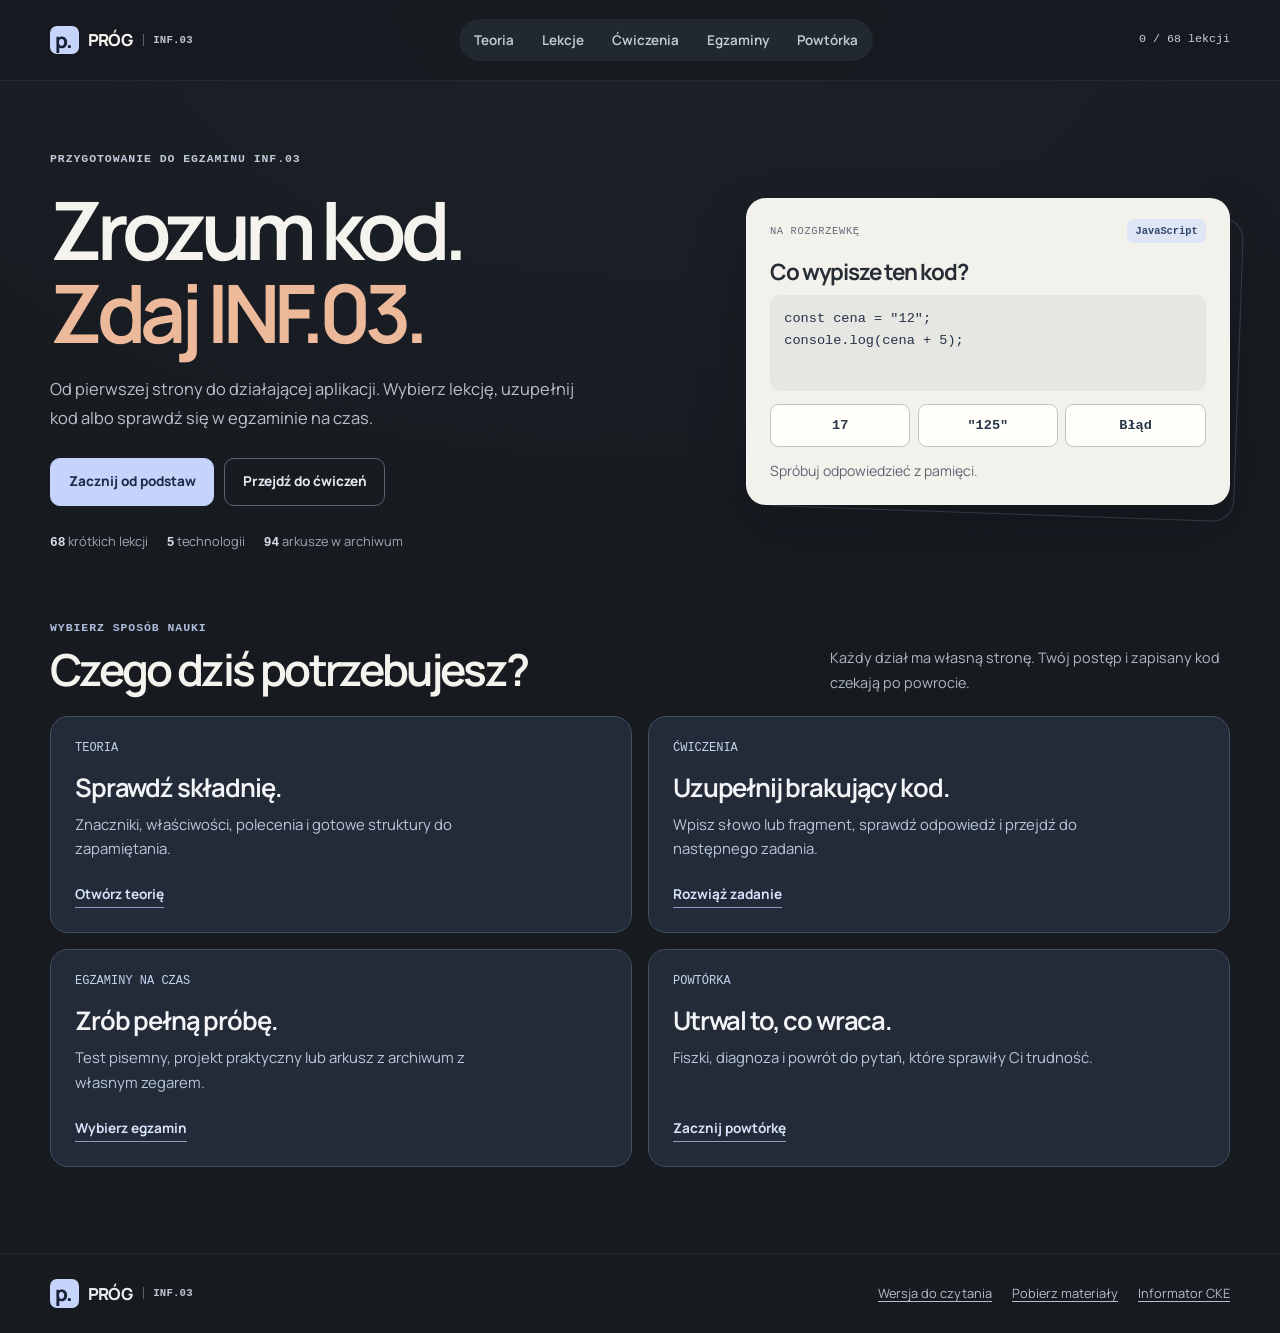
==== commit beb54bf8: "Dodaj osobne strony, teorię i 1000 ćwiczeń z lukami Osobne adresy teorii, lekcji, ćwiczeń, egzaminów" ====
--- a/index.html
+++ b/index.html
@@ -5,58 +5,52 @@
   <meta name="viewport" content="width=device-width,initial-scale=1">
   <meta name="color-scheme" content="dark">
   <meta name="theme-color" content="#171b20">
-  <meta name="description" content="Kurs do INF.03 od zera. Lekcje, ćwiczenia z kodem, fiszki i próby egzaminacyjne dla technika programisty.">
+  <meta name="description" content="Kurs INF.03. Teoria HTML, CSS, SQL, PHP i JavaScript, uzupełnianie kodu, lekcje i egzaminy na czas.">
   <title>PRÓG / Kurs INF.03</title>
-  <link rel="stylesheet" href="style.css?v=4">
-  <script type="module" src="app.mjs?v=4"></script>
+  <link rel="stylesheet" href="style.css?v=5">
+  
+  <script type="module" src="app.mjs?v=5"></script>
 </head>
-<body>
+<body data-page="home">
 <a class="skip" href="#tresc">Przejdź do treści</a>
 <header class="site-header">
   <div class="wrap bar">
-    <a class="brand" href="#start"><span class="brand-mark" aria-hidden="true">p.</span> PRÓG<span class="brand-code">INF.03</span></a>
-    <nav id="nav" aria-label="Kurs"><a href="#sciezka">Lekcje</a><a href="#laboratorium">Ćwiczenia</a><a href="#powtorka">Powtórka</a><a href="#egzamin">Egzamin</a></nav>
-    <a class="head-progress" href="#sciezka"><span id="header-progress">Moje lekcje</span></a>
+    <a class="brand" href="./"><span class="brand-mark" aria-hidden="true">p.</span> PRÓG<span class="brand-code">INF.03</span></a>
+    <nav id="nav" aria-label="Kurs"><a href="teoria.html">Teoria</a><a href="lekcje.html">Lekcje</a><a href="zadania.html">Ćwiczenia</a><a href="egzaminy.html">Egzaminy</a><a href="powtorka.html">Powtórka</a></nav>
+    <a class="head-progress" href="lekcje.html"><span id="header-progress">Moje lekcje</span></a>
   </div>
 </header>
 <main id="tresc">
-  <section id="start" class="wrap hero" aria-labelledby="hero-heading">
-    <div class="hero-text">
-      <p class="eyebrow">PRZYGOTOWANIE DO EGZAMINU INF.03</p>
-      <h1 id="hero-heading">Zrozum kod.<br><em>Zdaj INF.03.</em></h1>
-      <p class="intro">Od pierwszej strony do działającej aplikacji.<br class="desktop-break"> Ucz się na przykładach, pisz własny kod i przećwicz zadania, które wracają na egzaminie.</p>
-      <div class="actions"><a class="button primary" id="continue" href="#sciezka">Zacznij od podstaw</a><a class="button quiet" href="#laboratorium">Przejdź do ćwiczeń</a></div>
-      <div class="hero-facts"><span><strong>68</strong> krótkich lekcji</span><span><strong>5</strong> technologii</span><span><strong>2</strong> próbne egzaminy</span></div>
-    </div>
-    <div class="warmup" id="warmup" aria-labelledby="warmup-heading">
-      <div class="warmup-top"><span>NA ROZGRZEWKĘ</span><span class="warmup-subject" id="warmup-subject">JavaScript</span></div>
-      <h2 id="warmup-heading">Co wypisze ten kod?</h2>
-      <pre class="warmup-code" id="warmup-code"><code>const cena = "12";
+  
+    <section id="start" class="wrap hero" aria-labelledby="hero-heading">
+      <div class="hero-text">
+        <p class="eyebrow">PRZYGOTOWANIE DO EGZAMINU INF.03</p>
+        <h1 id="hero-heading">Zrozum kod.<br><em>Zdaj INF.03.</em></h1>
+        <p class="intro">Od pierwszej strony do działającej aplikacji. Wybierz lekcję, uzupełnij kod albo sprawdź się w egzaminie na czas.</p>
+        <div class="actions"><a class="button primary" id="continue" href="lekcje.html">Zacznij od podstaw</a><a class="button quiet" href="zadania.html">Przejdź do ćwiczeń</a></div>
+        <div class="hero-facts"><span><strong>68</strong> krótkich lekcji</span><span><strong>5</strong> technologii</span><span><strong>94</strong> arkusze w archiwum</span></div>
+      </div>
+      <div class="warmup" id="warmup" aria-labelledby="warmup-heading">
+        <div class="warmup-top"><span>NA ROZGRZEWKĘ</span><span class="warmup-subject" id="warmup-subject">JavaScript</span></div>
+        <h2 id="warmup-heading">Co wypisze ten kod?</h2>
+        <pre class="warmup-code" id="warmup-code"><code>const cena = "12";
 console.log(cena + 5);</code></pre>
-      <div id="warmup-options" class="warmup-options"></div>
-      <p id="warmup-feedback" class="warmup-feedback" role="status">Spróbuj odpowiedzieć z pamięci.</p>
-      <button type="button" id="warmup-next" class="text-button" hidden>Kolejny przykład</button>
-    </div>
-  </section>
-  <noscript><div class="wrap notice">Materiały do czytania, przykłady, zadania i archiwum działają w <a href="lektura.html">wersji do czytania</a>. Edytor i quiz wymagają JavaScriptu.</div></noscript>
-  <section class="wrap section" id="sciezka" aria-labelledby="lesson-heading">
-    <div class="section-heading"><div><p class="kicker">ZROZUM PODSTAWY</p><h2 id="lesson-heading">Po kolei, lekcja po lekcji.</h2></div><p class="lede">Wybierz temat. Przeczytaj przykład, sprawdź typową pułapkę i spróbuj napisać kod z pamięci.</p></div>
-    <div class="course" id="course"><div class="loading">Wczytuję lekcje… <a href="lektura.html">Wersja do czytania</a></div></div>
-  </section>
-    <section class="wrap section" id="laboratorium" aria-labelledby="lab-heading">
-      <div class="section-heading"><div><p class="kicker">TERAZ TWOJA KOLEJ</p><h2 id="lab-heading">Pisz. Sprawdzaj. Poprawiaj.</h2></div><p class="lede">6 656 wariantów ćwiczeń. Wybierz temat i wariant, uruchom rozwiązanie, wróć do podpowiedzi, gdy utkniesz.</p></div>
-      <div id="lab" class="layout"></div>
+        <div id="warmup-options" class="warmup-options"></div>
+        <p id="warmup-feedback" class="warmup-feedback" role="status">Spróbuj odpowiedzieć z pamięci.</p>
+        <button type="button" id="warmup-next" class="text-button" hidden>Kolejny przykład</button>
+      </div>
     </section>
-  <section class="wrap section" id="powtorka" aria-labelledby="recall-heading">
-    <div class="section-heading"><div><p class="kicker">UTRWAL WIEDZĘ</p><h2 id="recall-heading">Co już pamiętasz?</h2></div><p class="lede">Quiz z wyjaśnieniami, 42 fiszki i słownik HTML. Wróć do pojęć, przy których potrzebujesz chwili dłużej.</p></div>
-    <div id="recall" class="panel"></div>
-  </section>
-  <section class="wrap section" id="egzamin" aria-labelledby="exam-heading">
-    <div class="section-heading"><div><p class="kicker">PRZED EGZAMINEM</p><h2 id="exam-heading">Sprawdź się na czas.</h2></div><p class="lede">Zrób pełny projekt i sprawdź wymagane rezultaty. Na praktyczny INF.03 masz 150 minut.</p></div>
-    <div id="exams"></div>
-    <div class="archive" id="archiwum"><h3>Archiwum INF.03</h3><p>94 publiczne warianty terminu głównego z 11 sesji od czerwca 2021 do czerwca 2026. Każdy wpis prowadzi do arkusza i klucza.</p><div id="archive"></div></div>
-  </section>
+    <section class="wrap section" aria-labelledby="routes-heading">
+      <div class="section-heading"><div><p class="kicker">WYBIERZ SPOSÓB NAUKI</p><h2 id="routes-heading">Czego dziś potrzebujesz?</h2></div><p class="lede">Każdy dział ma własną stronę. Twój postęp i zapisany kod czekają po powrocie.</p></div>
+      <div class="home-routes">
+        <a class="route-card" href="teoria.html"><span class="route-label">TEORIA</span><h3>Sprawdź składnię.</h3><p>Znaczniki, właściwości, polecenia i gotowe struktury do zapamiętania.</p><span class="route-action">Otwórz teorię</span></a>
+        <a class="route-card" href="zadania.html"><span class="route-label">ĆWICZENIA</span><h3>Uzupełnij brakujący kod.</h3><p>Wpisz słowo lub fragment, sprawdź odpowiedź i przejdź do następnego zadania.</p><span class="route-action">Rozwiąż zadanie</span></a>
+        <a class="route-card" href="egzaminy.html"><span class="route-label">EGZAMINY NA CZAS</span><h3>Zrób pełną próbę.</h3><p>Test pisemny, projekt praktyczny lub arkusz z archiwum z własnym zegarem.</p><span class="route-action">Wybierz egzamin</span></a>
+        <a class="route-card" href="powtorka.html"><span class="route-label">POWTÓRKA</span><h3>Utrwal to, co wraca.</h3><p>Fiszki, diagnoza i powrót do pytań, które sprawiły Ci trudność.</p><span class="route-action">Zacznij powtórkę</span></a>
+      </div>
+    </section>
+  <noscript><div class="wrap notice">Otwórz <a href="lektura.html">materiały do czytania bez JavaScriptu</a>. Interaktywne ćwiczenia i zegary wymagają JavaScriptu.</div></noscript>
 </main>
-<footer class="site-footer"><div class="wrap footer-row"><a class="brand" href="#start"><span class="brand-mark" aria-hidden="true">p.</span> PRÓG<span class="brand-code">INF.03</span></a><a href="lektura.html">Wersja do czytania</a><a href="materialy-inf03.zip" download>Pobierz materiały</a><a href="https://bip.cke.gov.pl/attachments/download/8580">Informator CKE</a></div></footer>
+<footer class="site-footer"><div class="wrap footer-row"><a class="brand" href="./"><span class="brand-mark" aria-hidden="true">p.</span> PRÓG<span class="brand-code">INF.03</span></a><a href="lektura.html">Wersja do czytania</a><a href="materialy-inf03.zip" download>Pobierz materiały</a><a href="https://bip.cke.gov.pl/attachments/download/8580">Informator CKE</a></div></footer>
 </body>
 </html>
--- a/style.css
+++ b/style.css
@@ -21,6 +21,7 @@
 .bar nav{display:flex;align-items:center;gap:.3rem;padding:.25rem;border-radius:2rem;background:#222830}
 .bar nav a{text-decoration:none;font-size:.84rem;font-weight:640;white-space:nowrap;padding:.4rem .72rem;border-radius:1.2rem;color:#c4cbd4;transition:background .18s,color .18s}
 .bar nav a:hover{color:white;background:#343d48}.bar nav a[aria-current=location]{color:#f5f7ff;background:#3b4657}
+.bar nav a[aria-current=page]{color:#f5f7ff;background:#3b4657}
 .head-progress{color:#c6cfdf;text-decoration:none;font:.73rem/1.3 var(--mono);white-space:nowrap}.head-progress:hover{color:white}
 
 .hero{display:grid;grid-template-columns:minmax(0,1.2fr) minmax(0,.92fr);align-items:center;gap:clamp(1.7rem,5vw,5.3rem);padding-block:4.35rem 4.2rem}
@@ -146,6 +147,32 @@
 .footer-row>a:not(.brand){font-size:.8rem;text-underline-offset:.2em}.footer-row>a:hover{color:white}
 .reading{max-width:59rem;background:var(--paper);color:var(--text);padding:2rem;border-radius:var(--radius);margin-block:3rem;color-scheme:light}
 .reading h1{font-size:clamp(2.2rem,6vw,4rem);margin-top:1.3rem}.reading details{margin:.6rem 0}.reading a{color:#34598a}
+.page-intro{padding-block:3.1rem 2rem}
+.page-intro h1{font-size:clamp(2.25rem,4.7vw,4.15rem);line-height:1.12;margin-bottom:1rem;max-width:58rem}
+.page-intro>p:not(.kicker){max-width:50rem;color:#bac4d2;font-size:1rem;margin-bottom:.7rem}
+.inline-link{display:inline-block;color:var(--accent);font-size:.88rem;text-underline-offset:.2em}
+.home-routes{display:grid;grid-template-columns:repeat(2,minmax(0,1fr));gap:1rem}
+.route-card{display:flex;flex-direction:column;align-items:start;padding:1.5rem;border:1px solid #414f64;border-radius:var(--radius);background:#222b37;color:#f3f4f7;text-decoration:none;transition:background .18s,border-color .18s,transform .18s}
+.route-card:hover{background:#2c3849;border-color:#869fca;transform:translateY(-3px)}
+.route-label{font:.75rem var(--mono);color:#c3d3ee}
+.route-card h3{margin:1.1rem 0 .6rem;font-size:1.6rem;font-weight:650}
+.route-card p{color:#bac7da;font-size:.93rem;margin-bottom:1.4rem;max-width:28rem}
+.route-action{margin-top:auto;font-size:.85rem;font-weight:700;border-bottom:1px solid #879ec1;padding-bottom:.1rem;color:#d7e3fb}
+.page-switch{display:flex;flex-wrap:wrap;gap:.6rem;margin-bottom:1.2rem}
+.page-switch .button{background:#273242;color:#d3deef;border-color:#475b77}
+.page-switch .button[aria-pressed=true]{background:var(--accent);color:#1c2d49;border-color:var(--accent)}
+.section-description{color:#bec9d9;max-width:52rem;margin-bottom:1rem}
+.exam-center-tabs{background:#283444;border-color:#495c76;border-radius:.8rem}
+.exam-center-tabs .tab{color:#d0def3}
+.exam-center-tabs .tab[aria-pressed=true]{background:var(--accent);color:#213553;border-color:var(--accent)}
+.exam-center-pane{margin-top:1rem}
+.exam-archive-list{display:grid;grid-template-columns:repeat(auto-fit,minmax(min(100%,16rem),1fr));gap:.4rem;max-height:24rem;overflow:auto;padding:.1rem}
+.exam-archive-list .button{flex-direction:column;align-items:start;text-align:left;gap:.2rem;font-size:.8rem}
+.exam-archive-list .button[aria-pressed=true]{background:#dbe6fb;border-color:#6a85b0}
+.exam-archive-list .button small{font-size:.7rem}
+.exam-archive-list .course-search-match[aria-pressed=true]{background:#dbe6fb;border-color:#6a85b0}
+.exam-center-pane .exam-grid{margin-top:1rem}
+#trial-body .check{padding:.5rem 0}
 @keyframes arrive{from{opacity:.3;transform:translateY(4px)}}
 
 .course-module,.side-button{font-size:.875rem}
@@ -157,3 +184,4 @@
 @media(max-width:1050px){.wrap{width:min(100% - 3rem,1180px)}.hero{gap:2rem;padding-block:3.4rem 3.6rem}.bar nav a{padding:.35rem .55rem}.brand-code{display:none}.course-layout{grid-template-columns:minmax(11.5rem,13rem) minmax(0,1fr)}.course-toolbar{padding:.9rem 1rem}}
 @media(max-width:760px){html{scroll-padding-top:115px}.wrap{width:calc(100% - 1.6rem)}.bar{min-height:3.3rem;flex-wrap:wrap;padding:.65rem 0 .6rem;gap:.58rem}.brand-code{display:block}.head-progress{font-size:.67rem}.bar nav{order:3;width:100%;justify-content:space-between;border-radius:.7rem;padding:.18rem}.bar nav a{font-size:.78rem;padding:.33rem .6rem}.hero{grid-template-columns:minmax(0,1fr);gap:1.65rem;padding-block:2.2rem 3rem}.eyebrow{font-size:.64rem;margin-bottom:.85rem}h1{font-size:clamp(2.95rem,10vw,4.5rem);margin-bottom:.95rem}.intro{font-size:.93rem;margin-bottom:1.2rem;max-width:33rem}.desktop-break{display:none}.hero .button{min-height:2.8rem;padding:.65rem .8rem;font-size:.8rem}.hero-facts{margin-top:1.1rem;font-size:.7rem;gap:.4rem 1rem}.warmup{padding:1.15rem}.warmup::before{inset:.4rem -.2rem -.4rem .3rem}.warmup h2{font-size:1.3rem}.warmup-code{min-height:5rem}.section{margin-bottom:3.3rem}.section-heading{display:grid;gap:.55rem;margin-bottom:1rem}.section h2{font-size:clamp(1.8rem,6.7vw,2.5rem)}.lede{max-width:34rem;font-size:.85rem}.kicker{font-size:.64rem;margin-bottom:.45rem}.course-toolbar{align-items:start;flex-direction:column;gap:.75rem}.course-search{width:100%;min-width:0}.course-search>span{position:absolute;width:1px;height:1px;padding:0;overflow:hidden;clip-path:inset(50%)}.course-layout{grid-template-columns:minmax(0,1fr)}.course-modules{flex-direction:row;overflow-x:auto;padding:.53rem;gap:.3rem;border-right:0;border-bottom:1px solid #c1c9d4;scrollbar-width:thin}.course-module{flex:none;max-width:14.5rem;padding:.45rem .6rem;font-size:.75rem}.course-module-title{max-width:10rem}.course-module-count{font-size:.61rem}.course-reader{width:100%}.main-panel,.recall-content{padding:1rem}.lesson-select{align-items:start;flex-direction:column;gap:.2rem}.lesson-select select{width:100%}.layout,.exam-grid{grid-template-columns:minmax(0,1fr)}.sidebar{border:0;border-bottom:1px solid #bbc5d4;padding:.55rem}.contacts{display:flex;flex-wrap:wrap;gap:.25rem}.side-button{width:auto;flex:1 0 auto;padding:.4rem .55rem;font-size:.75rem;min-width:5.7rem}.side-button span{font-size:.61rem}.sidebar .small-label{display:none}.sidebar>.small{margin:.5rem .3rem 0;font-size:.61rem}.editor-grid.with-preview{grid-template-columns:minmax(0,1fr)}.exam-sticky{position:static;grid-row:1}.exam-card,.archive{padding:1rem}.controls .control{min-width:0;max-width:100%}.controls select{max-width:100%;font-size:.75rem}.course-search-results{padding:.7rem}.course-search-match{width:100%}.tool-row>.check{width:100%;margin-top:.3rem}.reading{padding:1rem}.warmup-options{gap:.35rem}.warmup-option{font-size:.76rem}}
 @media(prefers-reduced-motion:reduce){*,*::before,*::after{scroll-behavior:auto!important;animation:none!important;transition:none!important}}
+@media(max-width:760px){.bar nav{overflow:auto;justify-content:flex-start;scrollbar-width:thin}.bar nav a{flex:none;padding:.33rem .75rem}.home-routes{grid-template-columns:1fr}.route-card{padding:1.2rem}.route-card h3{font-size:1.4rem}.page-intro{padding-block:2rem 1.5rem}.page-intro>p:not(.kicker){font-size:.9rem}}
